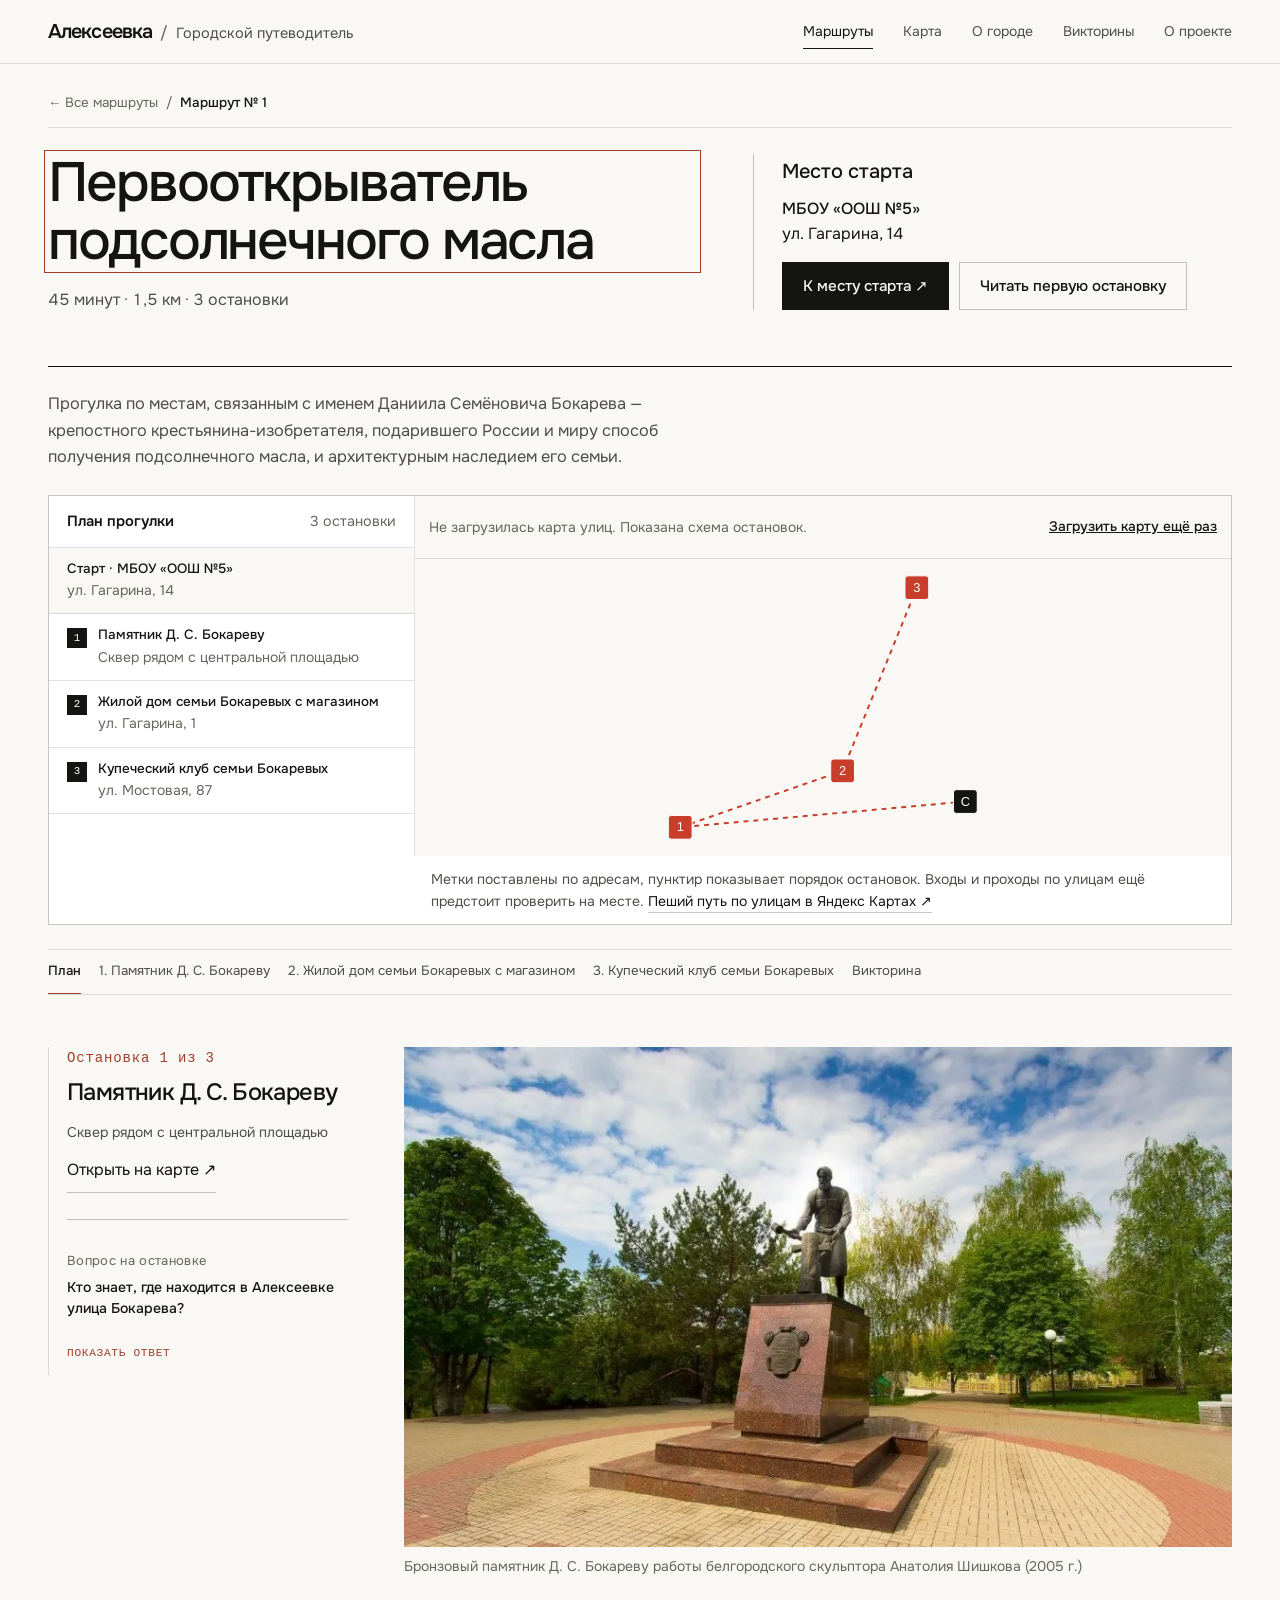
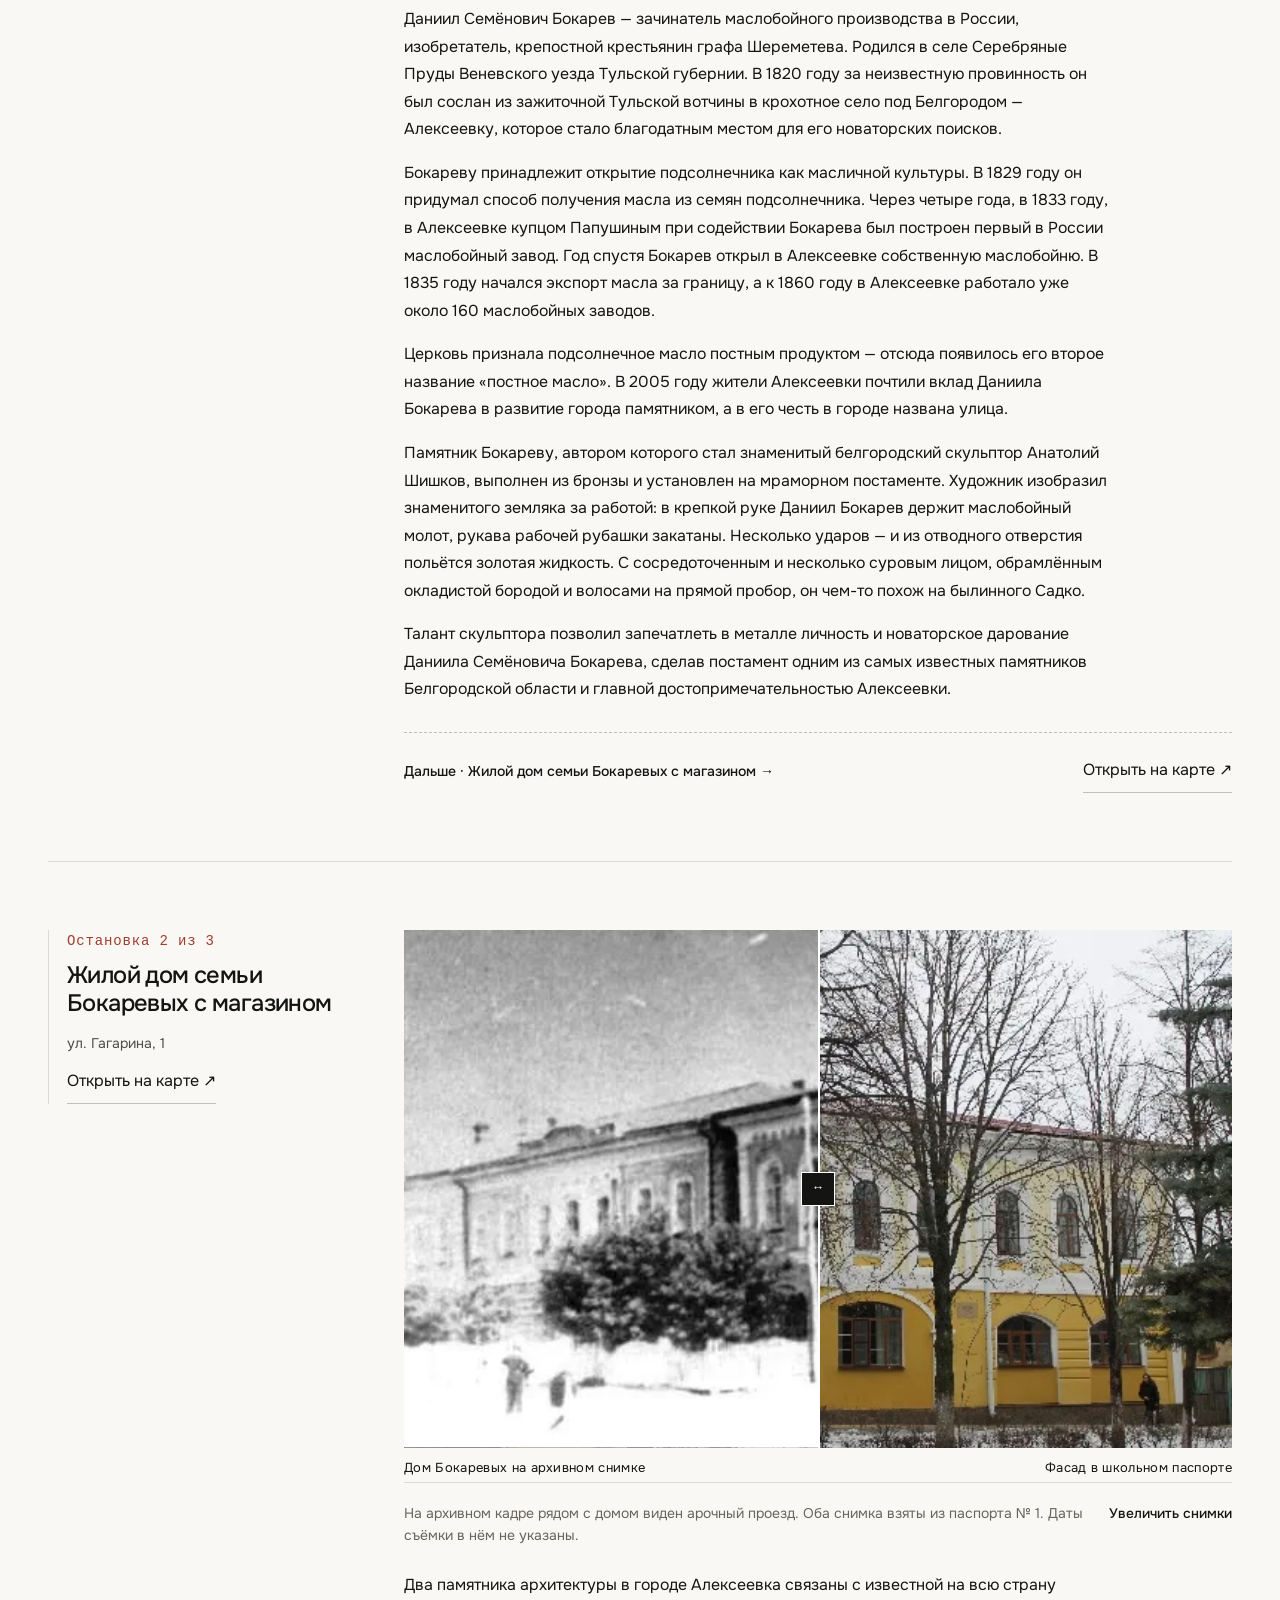
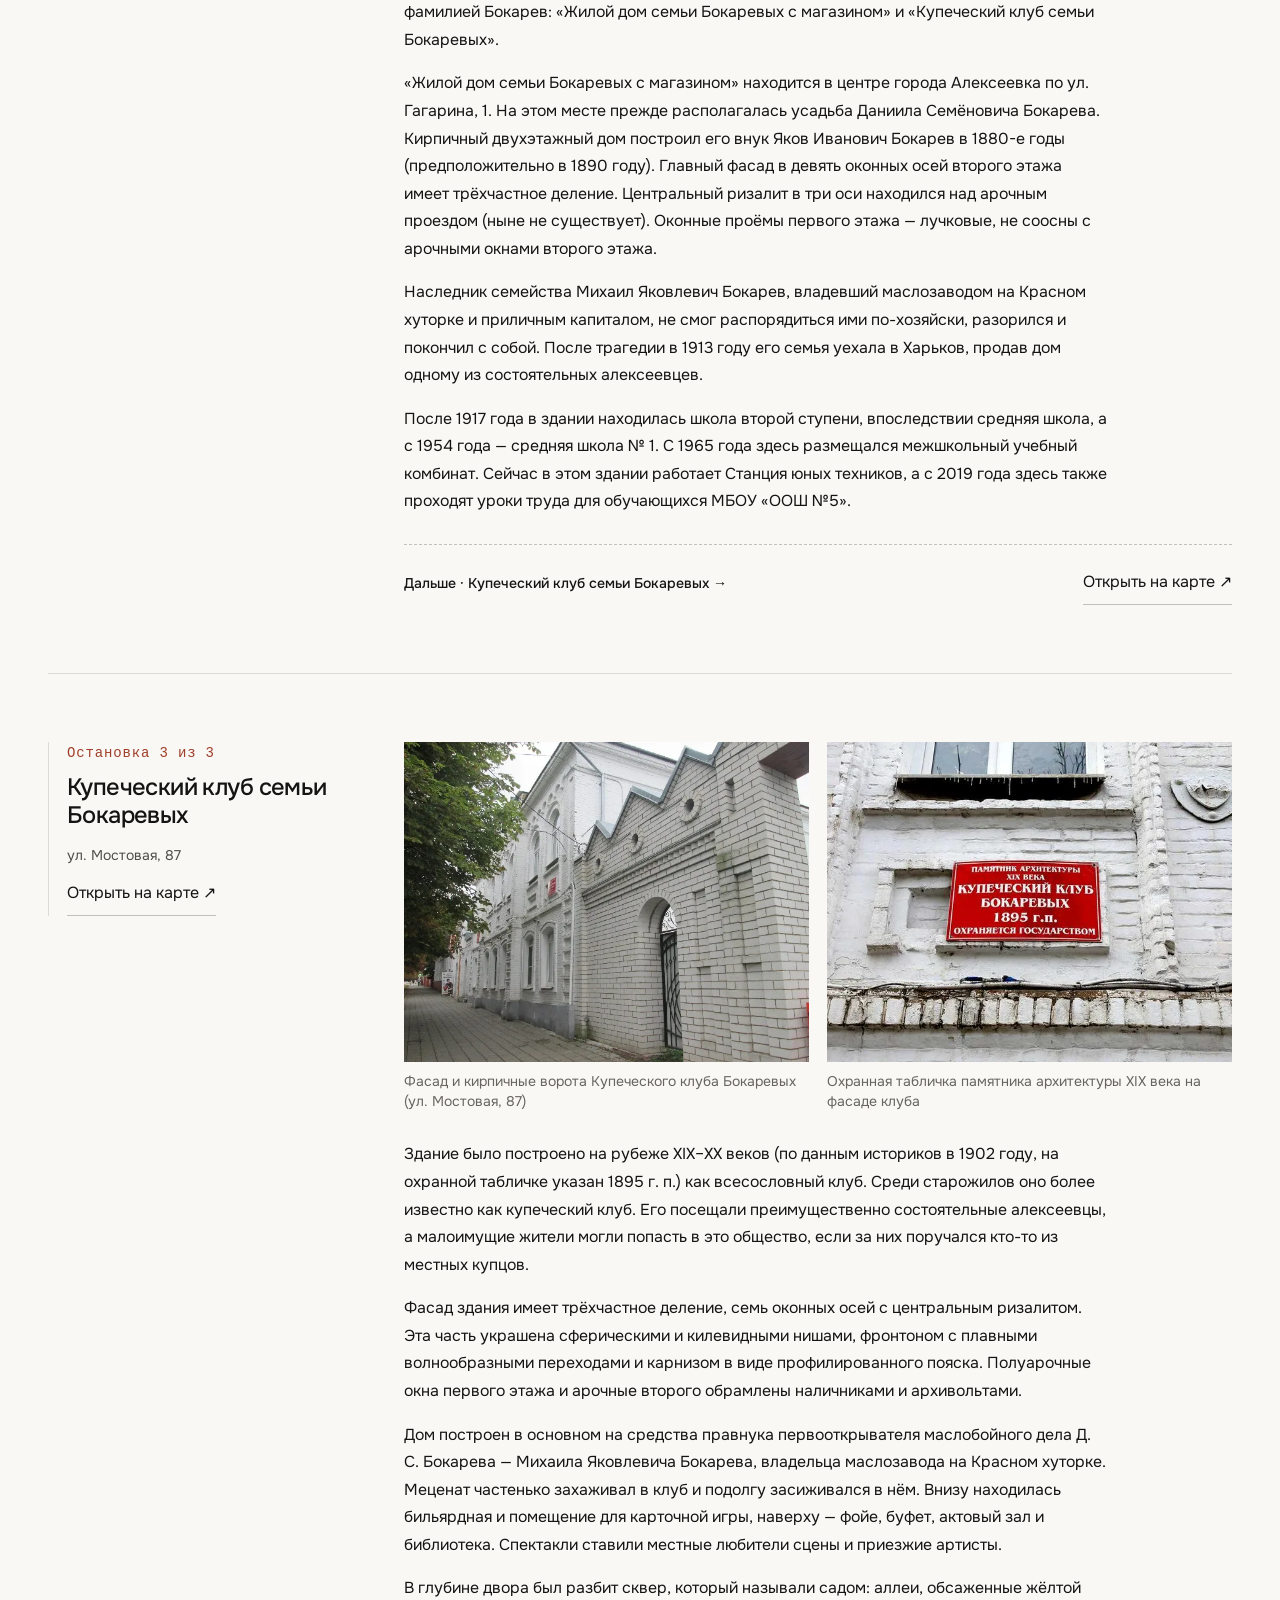
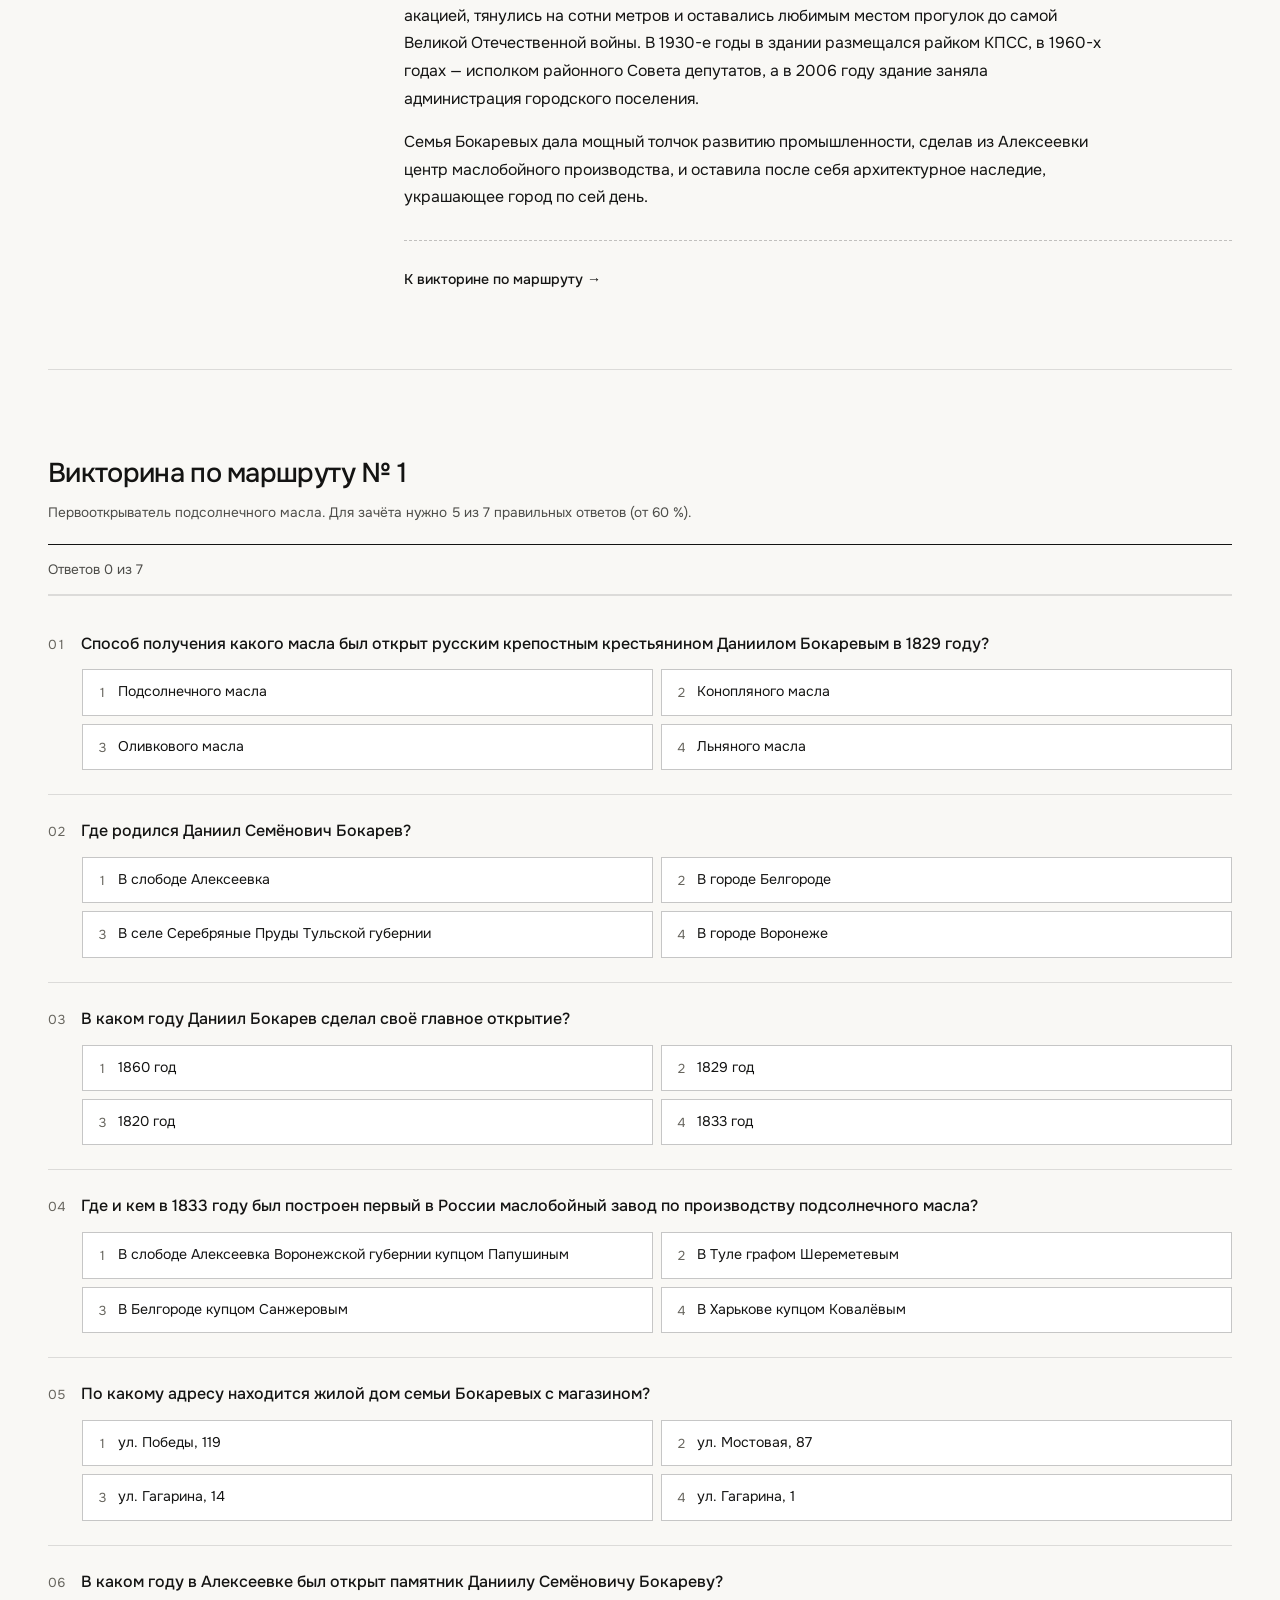
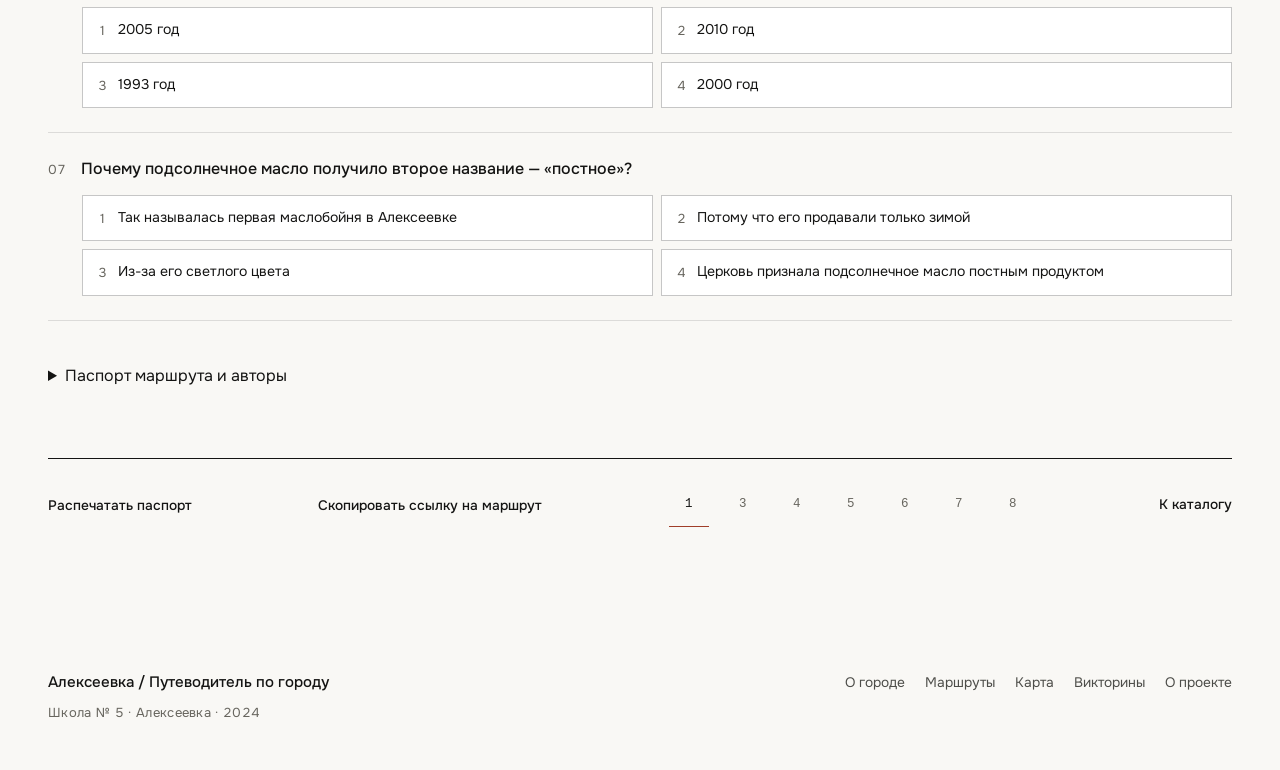
==== routes/1/index.html @ 02ee83c2 "Publish Alekseevka excursion routes guide" ====
<!doctype html>
<html lang="ru">
<head>
  <meta charset="utf-8">
  <meta name="viewport" content="width=device-width, initial-scale=1">
  <title>Первооткрыватель подсолнечного масла · Маршрут № 1 · Алексеевка</title>
  <meta name="description" content="45 минут · 1,5 км. Лучший выбор для первого знакомства с городом — компактная прогулка по центру без переездов.">
  <meta property="og:site_name" content="Пешком по Алексеевке">
  <meta property="og:locale" content="ru_RU">
  <meta property="og:type" content="website">
  <meta property="og:title" content="Первооткрыватель подсолнечного масла · Маршрут № 1 · Алексеевка">
  <meta property="og:description" content="45 минут · 1,5 км. Лучший выбор для первого знакомства с городом — компактная прогулка по центру без переездов.">
  <meta property="og:url" content="https://padka.github.io/alekseevka-routes/routes/1/">
  <meta property="og:image" content="https://padka.github.io/alekseevka-routes/assets/images/route1/passport-image1.jpeg">
  <meta property="og:image:alt" content="Памятник Д. С. Бокареву">
  <link rel="stylesheet" href="../../css/styles.css">
  <script defer src="../../js/share-entry.js"></script>
</head>
<body>
  <main class="container section">
    <h1>Первооткрыватель подсолнечного масла</h1>
    <p>45 минут · 1,5 км. Лучший выбор для первого знакомства с городом — компактная прогулка по центру без переездов.</p>
    <p>Старт · ул. Гагарина, 14</p>
    <ol>
      <li>Памятник Д. С. Бокареву · Сквер рядом с центральной площадью</li>
      <li>Жилой дом семьи Бокаревых с магазином · ул. Гагарина, 1</li>
      <li>Купеческий клуб семьи Бокаревых · ул. Мостовая, 87</li>
    </ol>
    <a class="btn btn-solid" id="openSharedRoute" href="../../index.html#route-1">Открыть маршрут № 1</a>
  </main>
</body>
</html>
---- css/styles.css ----
@font-face {
  font-family: "Onest";
  font-style: normal;
  font-weight: 400 700;
  font-display: swap;
  src: url(../assets/fonts/onest-cyrillic.woff2) format("woff2");
  unicode-range: U+0301, U+0400-045F, U+0490-0491, U+04B0-04B1, U+2116;
}

@font-face {
  font-family: "Onest";
  font-style: normal;
  font-weight: 400 700;
  font-display: swap;
  src: url(../assets/fonts/onest-latin.woff2) format("woff2");
  unicode-range:
    U+0000-00FF, U+0131, U+0152-0153, U+02BB-02BC, U+02C6, U+02DA, U+02DC, U+0304, U+0308, U+0329,
    U+2000-206F, U+20AC, U+2122, U+2191, U+2193, U+2212, U+2215, U+FEFF, U+FFFD;
}

:root {
  --bg: #f9f8f5;
  --bg-stone: #f0efea;
  --bg-paper: #ffffff;
  --bg-hover: #ebe9e2;

  --ink: #141413;
  --ink-secondary: #4d4d49;
  --ink-muted: #67655e;

  --line: rgba(20, 20, 19, 0.12);
  --line-mid: rgba(20, 20, 19, 0.24);
  --line-strong: #141413;

  --accent: #a03e29;
  --accent-soft: #f9ece9;
  --ok: #1d6844;
  --ok-bg: #ecf5f0;
  --err-bg: #fbf0ee;

  --font-display: "Onest", -apple-system, BlinkMacSystemFont, sans-serif;
  --font-sans: "Onest", -apple-system, BlinkMacSystemFont, "Helvetica Neue", Arial, sans-serif;
  --font-mono: ui-monospace, SFMono-Regular, Menlo, monospace;

  --header-h: 64px;
  --ease-out: cubic-bezier(0.22, 1, 0.36, 1);
  --ease-fast: cubic-bezier(0.25, 0.8, 0.25, 1);
}

*,
*::before,
*::after {
  box-sizing: border-box;
}

html {
  scroll-behavior: auto;
  font-size: 16px;
}

body {
  margin: 0;
  font-family: var(--font-sans);
  color: var(--ink);
  background: var(--bg);
  line-height: 1.58;
  -webkit-font-smoothing: antialiased;
  text-rendering: optimizeLegibility;
}

::selection {
  background: var(--ink);
  color: var(--bg);
}

img {
  max-width: 100%;
  display: block;
}

a {
  color: inherit;
  text-decoration: none;
}

button,
input {
  font-family: inherit;
}

button:focus-visible,
a:focus-visible,
input:focus-visible,
[tabindex]:focus-visible {
  outline: 1.5px solid var(--accent);
  outline-offset: 3px;
}

.hidden {
  display: none !important;
}

.tabular {
  font-variant-numeric: tabular-nums;
}

.mono {
  font-family: var(--font-sans);
  font-variant-numeric: tabular-nums;
  font-size: 0.8125rem;
  font-weight: 400;
  letter-spacing: 0.025em;
}

.arrow {
  display: inline-block;
  transition: transform 0.26s var(--ease-out);
}

.container {
  width: 100%;
  max-width: 1248px;
  margin: 0 auto;
  padding: 0 32px;
}

.sr-only,
.skip-link:not(:focus) {
  position: absolute;
  width: 1px;
  height: 1px;
  padding: 0;
  overflow: hidden;
  clip-path: inset(50%);
  white-space: nowrap;
}
.skip-link:focus {
  position: fixed;
  z-index: 2100;
  top: 8px;
  left: 12px;
  padding: 10px 16px;
  background: var(--ink);
  color: white;
}
.hero-title,
.detail-title {
  scroll-margin-top: calc(var(--header-h) + 12px);
}
main:focus,
#guide-content:focus {
  outline: none;
}
:focus-visible {
  outline: 2px solid var(--accent);
  outline-offset: 3px;
}
.section,
#home {
  scroll-margin-top: var(--header-h);
}
@keyframes stageIn {
  from {
    opacity: 0.85;
  }
  to {
    opacity: 1;
  }
}

/* ==========================================================================
   Header & Reading Progress Hairline
   ========================================================================== */

.site-header {
  position: sticky;
  top: 0;
  z-index: 900;
  height: var(--header-h);
  background: var(--bg);
  border-bottom: 1px solid var(--line);
}

.header-inner {
  height: 100%;
  display: flex;
  align-items: center;
  justify-content: space-between;
  gap: 24px;
}

.brand {
  display: inline-flex;
  align-items: baseline;
  gap: 8px;
  font-family: var(--font-display);
  font-size: 1rem;
}

.brand-title {
  font-weight: 600;
  font-size: 1.24rem;
  letter-spacing: -0.045em;
}

.brand-sep {
  color: var(--ink-muted);
}

.brand-sub {
  color: var(--ink-secondary);
  font-weight: 400;
  font-size: 0.91rem;
}

.main-nav {
  display: flex;
  align-items: center;
  gap: 30px;
}

.nav-link {
  font-size: 0.87rem;
  color: var(--ink-secondary);
  position: relative;
  padding: 4px 0;
  transition: color 0.22s var(--ease-fast);
  display: inline-flex;
  align-items: center;
  min-height: 44px;
}

.nav-link::after {
  content: "";
  position: absolute;
  left: 0;
  right: 0;
  height: 1px;
  background: var(--ink);
  transform: scaleX(0);
  transform-origin: left;
  transition: transform 0.28s var(--ease-out);
  bottom: 5px;
}

.nav-link:hover,
.nav-link.active {
  color: var(--ink);
}

.nav-link:hover::after,
.nav-link.active::after {
  transform: scaleX(1);
}

.reading-progress {
  position: absolute;
  left: 0;
  bottom: -1px;
  height: 1.5px;
  width: 100%;
  background: var(--accent);
  transform: scaleX(0);
  transform-origin: left;
  transition: transform 0.08s linear;
  pointer-events: none;
}

.menu-toggle {
  display: none;
  flex-direction: column;
  justify-content: center;
  gap: 6px;
  width: 44px;
  height: 44px;
  padding: 9px;
  background: transparent;
  border: none;
  cursor: pointer;
}

.menu-toggle span {
  height: 1.5px;
  width: 100%;
  background: var(--ink);
  transition: transform 0.22s var(--ease-out);
}

/* ==========================================================================
   Buttons
   ========================================================================== */

.btn {
  display: inline-flex;
  align-items: center;
  justify-content: center;
  gap: 8px;
  min-height: 46px;
  padding: 11px 20px;
  font-size: 0.95rem;
  font-weight: 500;
  border-radius: 0;
  border: 1px solid var(--line-strong);
  cursor: pointer;
  transition:
    background 0.24s var(--ease-out),
    color 0.24s var(--ease-out),
    border-color 0.24s var(--ease-out);
}

.btn:hover .arrow {
  transform: translateX(4px);
}

.btn-solid {
  background: var(--ink);
  color: var(--bg);
}

.btn-solid:hover {
  background: var(--accent);
  border-color: var(--accent);
  color: #ffffff;
}

.btn-line {
  background: transparent;
  color: var(--ink);
  border-color: var(--line-mid);
}

.btn-line:hover {
  border-color: var(--ink);
  background: var(--ink);
  color: var(--bg);
}

.btn-sm {
  padding: 8px 14px;
  font-size: 0.8rem;
}

/* City guide cover */
.hero {
  padding: clamp(36px, 4.4vw, 72px) 0;
  border-bottom: 1px solid var(--line-mid);
}
.hero-layout {
  display: grid;
  grid-template-columns: minmax(0, 0.84fr) minmax(0, 1.16fr);
  gap: clamp(32px, 5vw, 80px);
  align-items: center;
}
.hero-copy {
  min-width: 0;
}
.hero-title {
  margin: 0;
  max-width: 9ch;
  font-size: clamp(3rem, 5.65vw, 5.15rem);
  font-weight: 500;
  letter-spacing: -0.055em;
  line-height: 0.99;
}
.hero-stats {
  color: var(--ink-secondary);
  margin: 18px 0 0;
  font-size: 1.06rem;
  font-variant-numeric: tabular-nums;
}
.hero-recommendation {
  max-width: 440px;
  margin-top: clamp(28px, 3.3vw, 48px);
  padding-top: 22px;
  border-top: 1px solid var(--line-mid);
}
.hero-walk-name {
  margin: 0;
  max-width: 22ch;
  font-size: clamp(1.25rem, 1.9vw, 1.7rem);
  line-height: 1.17;
  font-weight: 500;
  letter-spacing: -0.027em;
}
.hero-walk-facts {
  margin: 8px 0 0;
  color: var(--ink-secondary);
  font-size: 0.94rem;
}
.hero-actions {
  display: flex;
  align-items: center;
  flex-wrap: wrap;
  gap: 8px 20px;
  margin-top: 22px;
}
.hero-all {
  display: inline-flex;
  align-items: center;
  min-height: 44px;
  font-size: 0.94rem;
  text-decoration: underline;
  text-decoration-color: var(--line-mid);
  text-underline-offset: 5px;
}
.hero-all:hover {
  text-decoration-color: var(--ink);
}
.hero-plate {
  min-width: 0;
  margin: 0;
}
.hero-plate img {
  display: block;
  width: 100%;
  height: auto;
  aspect-ratio: 1.53;
  object-fit: cover;
  object-position: center 40%;
}
.hero-plate figcaption {
  display: flex;
  gap: 6px 18px;
  justify-content: space-between;
  margin-top: 9px;
  font-size: 0.82rem;
  color: var(--ink-secondary);
}

/* ==========================================================================
   Sections
   ========================================================================== */

.section {
  padding: clamp(40px, 5.5vw, 80px) 0;
  border-bottom: 1px solid var(--line);
}

.section-stone {
  background: var(--bg-stone);
}

.section-head {
  position: relative;
  display: flex;
  align-items: flex-end;
  justify-content: space-between;
  gap: 32px;
  flex-wrap: wrap;
  padding-bottom: 18px;
  margin-bottom: 22px;
  border-bottom: 1px solid var(--line-mid);
}

.section-title {
  margin: 0;
  font-family: var(--font-display);
  font-size: clamp(1.85rem, 3.2vw, 2.55rem);
  font-weight: 500;
  letter-spacing: -0.03em;
  line-height: 1.08;
}

.section-note {
  margin: 0;
  max-width: 410px;
  font-size: 0.9rem;
  color: var(--ink-secondary);
}

/* Choosing a walk */
.catalog-count {
  color: var(--ink-muted);
  margin: 0;
}
.catalog-bar {
  position: relative;
  z-index: 2;
  display: flex;
  gap: 12px;
  align-items: start;
  flex-wrap: wrap;
  margin-bottom: 32px;
}
.search-field {
  min-height: 46px;
  width: min(100%, 390px);
  display: flex;
  align-items: center;
  gap: 10px;
  padding: 0 13px;
  border: 1px solid var(--line-mid);
}
.search-field:focus-within {
  border-color: var(--accent);
  outline: 1px solid var(--accent);
}
.search-field svg {
  flex: none;
  color: var(--ink-muted);
}
.search-field input {
  width: 100%;
  min-width: 0;
  min-height: 44px;
  border: 0;
  outline: none;
  padding: 0;
  background: transparent;
  color: var(--ink);
  font: inherit;
}
.search-field input::placeholder {
  color: var(--ink-muted);
}
.catalog-filters {
  position: relative;
}
.catalog-filters summary,
.view-btn {
  min-height: 46px;
  padding: 10px 16px;
  border: 1px solid var(--line-mid);
  font: inherit;
  font-size: 0.92rem;
  background: transparent;
  color: var(--ink);
  cursor: pointer;
}
.catalog-filters summary {
  display: flex;
  align-items: center;
  justify-content: space-between;
  gap: 18px;
  list-style: none;
}
.catalog-filters summary::-webkit-details-marker {
  display: none;
}
.catalog-filters summary::after {
  width: 7px;
  height: 7px;
  content: "";
  border-right: 1.5px solid;
  border-bottom: 1.5px solid;
  transform: translateY(-2px) rotate(45deg);
}
.catalog-filters[open] summary::after {
  transform: translateY(2px) rotate(225deg);
}
.filter-tabs {
  position: absolute;
  z-index: 3;
  top: calc(100% + 4px);
  left: 0;
  width: max-content;
  max-width: min(340px, calc(100vw - 36px));
  background: var(--bg-paper);
  border: 1px solid var(--line-mid);
  padding: 4px;
}
.filter-tab {
  display: block;
  width: 100%;
  min-height: 44px;
  padding: 9px 12px;
  border: 0;
  text-align: left;
  background: transparent;
  font: inherit;
  color: var(--ink);
  cursor: pointer;
}
.filter-tab.active,
.filter-tab:hover,
.catalog-filters summary:hover,
.view-btn:hover {
  background: var(--bg-hover);
}
.filter-tab.active {
  font-weight: 600;
}
.filter-tab span {
  color: var(--ink-muted);
  margin-left: 6px;
}
.view-switch {
  display: flex;
  margin-left: auto;
}
.view-btn + .view-btn {
  border-left: 0;
}
.view-btn.active {
  background: var(--ink);
  color: var(--bg);
}
.routes-grid {
  display: grid;
  grid-template-columns: repeat(2, minmax(0, 1fr));
  gap: 40px 32px;
}
.route-card {
  min-width: 0;
  position: relative;
  display: flex;
  flex-direction: column;
  border-top: 1px solid var(--line-mid);
  padding-top: 18px;
}
.route-card-content {
  flex: 1;
  padding-bottom: 16px;
}
.route-card-meta {
  display: flex;
  flex-wrap: wrap;
  gap: 8px 16px;
  color: var(--ink-muted);
  font-size: 0.86rem;
}
.route-card-status {
  color: var(--ok);
}
.route-card-title {
  margin: 9px 0;
  line-height: 1.16;
  font-size: clamp(1.35rem, 1.95vw, 1.8rem);
  font-weight: 500;
  letter-spacing: -0.031em;
}
.route-card-link::after {
  content: "";
  position: absolute;
  inset: 0;
  z-index: 1;
}
.route-card-link:focus-visible {
  outline: none;
}
.route-card-link:focus-visible::after {
  outline: 2px solid var(--accent);
  outline-offset: 4px;
}
.route-card:hover .route-card-title {
  color: var(--accent);
}
.route-card-facts,
.route-card-start,
.route-card-stops {
  margin: 4px 0 0;
  font-size: 0.93rem;
}
.route-card-facts {
  font-weight: 550;
}
.route-card-start,
.route-card-stops {
  color: var(--ink-secondary);
}
.route-card-stops span {
  display: block;
  margin-top: 8px;
  color: var(--ink-muted);
  font-size: 0.85rem;
}
.route-search-stop {
  display: inline-flex;
  align-items: center;
  min-height: 44px;
  color: var(--accent);
  text-decoration: underline;
  text-underline-offset: 3px;
}
.route-card .route-search-stop {
  position: relative;
  z-index: 2;
}
.route-row-result {
  border-bottom: 1px solid var(--line);
}
.route-row-result .route-row {
  padding-bottom: 0;
  border-bottom: 0;
}
.route-row-stop {
  margin: 0;
  padding: 0 10px 8px 82px;
  color: var(--ink-secondary);
  font-size: 0.9rem;
}
.route-card-media {
  overflow: hidden;
  background: var(--bg-stone);
  aspect-ratio: 16 / 9;
}
.route-card-media img {
  width: 100%;
  height: 100%;
  object-fit: cover;
  transition: transform 0.22s ease;
}
@media (hover: hover) {
  .route-card:hover .route-card-media img {
    transform: scale(1.015);
  }
}

/* Swiss Index List with Live Sticky Split Preview (Signature Pinterest Pattern) */
.routes-list-shell {
  display: grid;
  grid-template-columns: 1fr 340px;
  gap: 44px;
  align-items: start;
}

.routes-list {
  display: flex;
  flex-direction: column;
  border-top: 1px solid var(--line-strong);
}

.route-row {
  display: grid;
  grid-template-columns: 52px 1fr 145px 24px;
  align-items: baseline;
  gap: 20px;
  padding: 20px 10px;
  border-bottom: 1px solid var(--line);
  cursor: pointer;
  transition:
    background 0.22s var(--ease-out),
    padding-left 0.24s var(--ease-out);
}

.route-row:hover,
.route-row.is-active {
  background: var(--bg-stone);
  padding-left: 16px;
}

.route-row-num {
  color: var(--accent);
}

.route-row:hover .route-row-num,
.route-row.is-active .route-row-num {
  color: var(--accent);
}

.route-row-main strong {
  display: block;
  font-family: var(--font-display);
  font-size: 1.12rem;
  font-weight: 500;
  letter-spacing: -0.02em;
  margin-bottom: 4px;
}

.route-row-main span {
  display: block;
  font-size: 0.82rem;
  color: var(--ink-secondary);
}

.route-row-specs {
  color: var(--ink-muted);
  text-align: right;
  font-variant-numeric: tabular-nums;
}

.route-row-arrow {
  text-align: right;
  color: var(--ink-muted);
  transition:
    transform 0.22s var(--ease-out),
    color 0.22s ease;
}

.route-row:hover .route-row-arrow,
.route-row.is-active .route-row-arrow {
  transform: translateX(4px);
  color: var(--accent);
}

.list-preview-pane {
  position: sticky;
  top: 88px;
}

.list-preview-frame {
  overflow: hidden;
  aspect-ratio: 4 / 3;
  background: var(--bg-stone);
  margin-bottom: 12px;
  display: block;
}

.list-preview-frame img {
  width: 100%;
  height: 100%;
  object-fit: cover;
  transition:
    opacity 0.24s ease,
    transform 0.55s var(--ease-out);
}

.list-preview-meta {
  display: block;
  color: var(--accent);
  margin-bottom: 4px;
}

.list-preview-title {
  margin: 0 0 6px;
  font-family: var(--font-display);
  font-size: 1.05rem;
  font-weight: 500;
}

.list-preview-desc {
  margin: 0;
  font-size: 0.82rem;
  color: var(--ink-secondary);
  line-height: 1.5;
}

.empty-state {
  padding: 64px 0;
  text-align: center;
  color: var(--ink-secondary);
  border-top: 1px solid var(--line);
}

/* ==========================================================================
   Minimalist Studio Cartography Map
   ========================================================================== */

.map-filters {
  display: flex;
  flex-wrap: wrap;
  gap: 20px;
  margin-bottom: 22px;
}

.map-filter-btn {
  display: inline-flex;
  align-items: center;
  min-height: 44px;
  gap: 7px;
  padding: 6px 0;
  background: none;
  border: none;
  border-bottom: 1.5px solid transparent;
  font-size: 0.84rem;
  color: var(--ink-secondary);
  cursor: pointer;
  transition:
    color 0.2s ease,
    border-color 0.2s ease;
}

.map-filter-btn .route-dot {
  width: 7px;
  height: 7px;
  border-radius: 50%;
}

.map-filter-btn:hover {
  color: var(--ink);
}

.map-filter-btn.active {
  color: var(--ink);
  font-weight: 500;
  border-bottom-color: var(--ink);
}

.map-layout {
  display: grid;
  grid-template-columns: 1fr 340px;
  border: 1px solid var(--line-mid);
  background: var(--bg-paper);
}

.city-map {
  height: 540px;
  background: #e9e8e3;
  z-index: 1;
}

.city-map .leaflet-tile-pane {
  filter: grayscale(92%) contrast(1.06) brightness(1.01);
}

.custom-route-pin > div {
  transition: transform 0.2s var(--ease-out);
}

.custom-route-pin:hover > div {
  transform: scale(1.16);
}

.map-sidebar {
  height: 540px;
  border-left: 1px solid var(--line);
  display: flex;
  flex-direction: column;
  background: var(--bg-paper);
}

.map-sidebar-head {
  padding: 16px 20px;
  border-bottom: 1px solid var(--line);
  display: flex;
  align-items: baseline;
  justify-content: space-between;
  gap: 12px;
}

.map-sidebar-head h3 {
  margin: 0;
  font-family: var(--font-display);
  font-size: 0.96rem;
  font-weight: 600;
}

.map-sidebar-head span {
  color: var(--ink-muted);
}

.map-stops-list {
  overflow-y: auto;
  flex: 1;
}

.map-stop-item {
  width: 100%;
  display: flex;
  align-items: flex-start;
  gap: 12px;
  padding: 14px 20px;
  background: transparent;
  border: none;
  border-bottom: 1px solid var(--line);
  text-align: left;
  cursor: pointer;
  transition:
    background 0.2s ease,
    padding-left 0.22s var(--ease-out);
}

.map-stop-item:hover,
.map-stop-item.active {
  background: var(--bg);
  padding-left: 24px;
}

.map-stop-idx {
  width: 20px;
  height: 20px;
  flex-shrink: 0;
  display: inline-flex;
  align-items: center;
  justify-content: center;
  font-family: var(--font-mono);
  font-size: 0.68rem;
  color: #ffffff;
  margin-top: 2px;
}

.map-stop-info strong {
  display: block;
  font-size: 0.85rem;
  font-weight: 500;
  line-height: 1.32;
  color: var(--ink);
}

.map-stop-info span {
  display: block;
  margin-top: 3px;
  font-size: 0.76rem;
  color: var(--ink-muted);
}

/* Sharp Architectural Map Popup */
.leaflet-popup-content-wrapper {
  border-radius: 0;
  padding: 0;
  box-shadow: none;
  border: 1px solid var(--ink);
  background: var(--bg-paper);
}

.leaflet-popup-tip {
  box-shadow: none;
}

.leaflet-popup-content {
  margin: 0;
  width: min(256px, calc(100vw - 112px)) !important;
  font-family: var(--font-sans);
}

.map-canvas a.leaflet-popup-close-button {
  display: grid;
  place-items: center;
  width: 44px;
  height: 44px;
  background: var(--bg-paper);
  color: var(--ink);
  font-size: 20px;
}

.map-canvas .leaflet-popup-scrolled {
  overscroll-behavior: contain;
}

.map-popup img {
  width: 100%;
  height: 132px;
  object-fit: cover;
}

.map-popup-body {
  padding: 13px 15px 15px;
}

.map-popup-route {
  padding-right: 32px;
  font-family: var(--font-mono);
  font-size: 0.68rem;
  text-transform: uppercase;
  letter-spacing: 0.06em;
  color: var(--accent);
}

.map-popup-title {
  margin: 4px 0;
  font-family: var(--font-display);
  font-size: 0.94rem;
  font-weight: 500;
  line-height: 1.24;
}

.leaflet-popup-content .map-popup-addr {
  margin: 0 0 12px;
  font-size: 0.78rem;
  color: var(--ink-secondary);
}

.map-popup-actions {
  display: flex;
  flex-direction: column;
  gap: 6px;
}

.map-popup-actions a,
.map-sidebar-ext {
  display: flex;
  justify-content: center;
  align-items: center;
  min-height: 44px;
}

.map-popup-btn {
  width: 100%;
  padding: 8px 12px;
  border: 1px solid var(--ink);
  background: var(--ink);
  color: #ffffff;
  font-size: 0.78rem;
  font-weight: 500;
  cursor: pointer;
  text-align: center;
  transition:
    background 0.2s ease,
    border-color 0.2s ease;
}

.map-popup-btn:hover {
  background: var(--accent);
  border-color: var(--accent);
}

.map-popup-ext {
  text-align: center;
  padding: 4px 0;
  font-size: 0.875rem;
  color: var(--ink-muted);
}

.map-popup-ext:hover {
  color: var(--ink);
}

/* Offline SVG Cartography Fallback */
.offline-map-wrap {
  width: 100%;
  height: 100%;
  display: flex;
  flex-direction: column;
  background: var(--bg);
}

.offline-map-banner {
  padding: 9px 14px;
  border-bottom: 1px solid var(--line);
  font-family: var(--font-mono);
  color: var(--ink-muted);
  display: flex;
  justify-content: space-between;
  align-items: center;
  flex-wrap: wrap;
  gap: 6px 14px;
  font: inherit;
  font-size: 0.875rem;
  text-transform: none;
}

.offline-map-svg {
  width: 100%;
  flex: 1;
  min-height: 0;
}

/* ==========================================================================
   Quizzes Section & Quiz Engine
   ========================================================================== */

.mega-quiz-row {
  display: flex;
  align-items: flex-end;
  justify-content: space-between;
  gap: 28px;
  flex-wrap: wrap;
  padding: 28px 0 32px;
  border-bottom: 1px solid var(--line-strong);
  margin-bottom: 12px;
}

.mega-quiz-row h3 {
  margin: 6px 0 6px;
  font-family: var(--font-display);
  font-size: 1.5rem;
  font-weight: 500;
  letter-spacing: -0.025em;
}

.mega-quiz-row p {
  margin: 0;
  font-size: 0.9rem;
  color: var(--ink-secondary);
  max-width: 560px;
}

.mega-quiz-panel {
  margin-bottom: 40px;
  padding: 28px 32px;
  background: var(--bg-paper);
  border: 1px solid var(--line-mid);
  animation: stageIn 0.35s var(--ease-out) both;
}

.quiz-index-list {
  display: flex;
  flex-direction: column;
}

.quiz-index-row {
  display: grid;
  grid-template-columns: 68px 1fr 165px 120px;
  align-items: center;
  gap: 20px;
  padding: 19px 8px;
  border-bottom: 1px solid var(--line);
  transition:
    background 0.2s ease,
    padding-left 0.22s var(--ease-out);
}

.quiz-index-row:hover {
  background: var(--bg-stone);
  padding-left: 14px;
}

.quiz-index-num {
  color: var(--ink-muted);
}

.quiz-index-title strong {
  display: block;
  font-family: var(--font-display);
  font-size: 1.04rem;
  font-weight: 500;
  margin-bottom: 2px;
}

.quiz-index-title span {
  font-size: 0.82rem;
  color: var(--ink-muted);
}

.quiz-index-status {
  color: var(--ink-muted);
  font-variant-numeric: tabular-nums;
}

.quiz-index-status.done {
  color: var(--ok);
}

.quiz-index-action {
  text-align: right;
}

.link-action {
  background: none;
  border: none;
  padding: 0;
  font-size: 0.86rem;
  font-weight: 500;
  color: var(--ink);
  cursor: pointer;
  transition: color 0.2s ease;
}

.link-action:hover {
  color: var(--accent);
}

.link-action:hover .arrow {
  transform: translateX(4px);
}

/* Flat Quiz Box */
.quiz-box {
  padding-top: 8px;
}

.quiz-header {
  display: flex;
  align-items: flex-end;
  justify-content: space-between;
  gap: 20px;
  flex-wrap: wrap;
  padding-bottom: 20px;
  border-bottom: 1px solid var(--line-strong);
}

.quiz-header h3 {
  margin: 6px 0 4px;
  font-family: var(--font-display);
  font-size: 1.7rem;
  font-weight: 500;
  letter-spacing: -0.025em;
}

.quiz-sub {
  font-size: 0.85rem;
  color: var(--ink-secondary);
}

.quiz-progress-track {
  height: 2px;
  width: 100%;
  background: var(--line);
  margin-bottom: 12px;
  overflow: hidden;
}

.quiz-progress-fill {
  height: 100%;
  background: var(--accent);
  transition: width 0.35s var(--ease-out);
}

.quiz-question-row {
  padding: 24px 0;
  border-bottom: 1px solid var(--line);
}

.quiz-q-head {
  display: flex;
  align-items: baseline;
  gap: 14px;
  margin-bottom: 14px;
}

.quiz-q-num {
  color: var(--ink-muted);
  flex-shrink: 0;
}

.quiz-q-title {
  margin: 0;
  font-size: 1rem;
  font-weight: 500;
  line-height: 1.48;
}

.quiz-options {
  display: grid;
  grid-template-columns: repeat(2, minmax(0, 1fr));
  gap: 8px;
  padding-left: 34px;
}

.quiz-option-btn {
  display: flex;
  align-items: flex-start;
  gap: 11px;
  text-align: left;
  padding: 12px 15px;
  border: 1px solid var(--line-mid);
  background: var(--bg-paper);
  color: var(--ink);
  font-size: 0.88rem;
  line-height: 1.42;
  cursor: pointer;
  transition:
    border-color 0.18s ease,
    background 0.18s ease,
    transform 0.15s ease;
}

.quiz-option-btn:hover:not(:disabled) {
  border-color: var(--ink);
  background: var(--bg);
}

.quiz-option-btn:active:not(:disabled) {
  transform: scale(0.992);
}

.quiz-opt-letter {
  color: var(--ink-muted);
  flex-shrink: 0;
  margin-top: 2px;
}

.quiz-option-btn.correct {
  border-color: var(--ok);
  background: var(--ok-bg);
  color: #13452b;
}

.quiz-option-btn.wrong {
  border-color: var(--accent);
  background: var(--err-bg);
  color: #822217;
}

.quiz-explanation {
  margin: 12px 0 0 34px;
  padding-left: 14px;
  border-left: 1.5px solid var(--line-strong);
  font-size: 0.84rem;
  color: var(--ink-secondary);
  animation: stageIn 0.25s var(--ease-out) both;
}

.quiz-summary-bar {
  margin-top: 26px;
  padding: 22px 24px;
  background: var(--bg-paper);
  border: 1px solid var(--line-strong);
  display: flex;
  align-items: center;
  justify-content: space-between;
  gap: 20px;
  flex-wrap: wrap;
  animation: stageIn 0.35s var(--ease-out) both;
}

.quiz-summary-bar strong {
  display: block;
  font-family: var(--font-display);
  font-size: 1.3rem;
  font-weight: 500;
  letter-spacing: -0.02em;
}

.quiz-summary-bar span {
  font-size: 0.88rem;
  color: var(--ink-secondary);
}

/* ==========================================================================
   About & Authors
   ========================================================================== */

.about-grid {
  display: grid;
  grid-template-columns: 1.1fr 0.9fr;
  gap: 56px;
}

.about-prose p {
  margin: 0 0 18px;
  font-size: 0.98rem;
  color: var(--ink-secondary);
  max-width: 58ch;
  line-height: 1.66;
}

.about-specs {
  margin: 28px 0 0;
  border-top: 1px solid var(--line-mid);
}

.about-specs > div {
  display: grid;
  grid-template-columns: 150px 1fr;
  gap: 16px;
  padding: 13px 0;
  border-bottom: 1px solid var(--line);
}

.about-specs dt {
  color: var(--ink-muted);
}

.about-specs dd {
  margin: 0;
  font-size: 0.9rem;
}

.authors-heading {
  color: var(--ink-muted);
  padding-bottom: 12px;
  border-bottom: 1px solid var(--line-strong);
}

.authors-list {
  list-style: none;
  margin: 0;
  padding: 0;
}

.authors-list li {
  display: grid;
  grid-template-columns: 60px 1fr;
  gap: 12px;
  padding: 13px 0;
  border-bottom: 1px solid var(--line);
  font-size: 0.88rem;
}

.author-route {
  color: var(--ink-muted);
}

.author-names strong {
  display: block;
  font-weight: 500;
  color: var(--ink);
}

.author-names span {
  font-size: 0.8rem;
  color: var(--ink-secondary);
}

/* ==========================================================================
   Route Detail Page (12-Col Monograph Essay + Sticky Marginalia + Compare)
   ========================================================================== */

.route-detail-view {
  padding: 28px 0 96px;
  animation: stageIn 0.35s var(--ease-out) both;
}

.detail-topbar {
  display: flex;
  align-items: center;
  justify-content: space-between;
  gap: 16px;
  flex-wrap: wrap;
  border-bottom: 1px solid var(--line);
  padding-bottom: 14px;
  margin-bottom: 26px;
}

.text-btn {
  background: none;
  border: none;
  padding: 0;
  font-size: 0.86rem;
  font-weight: 500;
  color: var(--ink);
  cursor: pointer;
  transition: color 0.2s ease;
}

.text-btn:hover {
  color: var(--accent);
}

.detail-route-switcher {
  display: flex;
  align-items: center;
  gap: 14px;
  flex-wrap: wrap;
}

.switcher-num {
  background: none;
  border: none;
  border-bottom: 1.5px solid transparent;
  padding: 4px 2px;
  font-family: var(--font-mono);
  font-size: 0.78rem;
  color: var(--ink-muted);
  cursor: pointer;
  transition:
    color 0.2s ease,
    border-color 0.2s ease;
  justify-content: center;
  min-width: 40px;
}

.switcher-num:hover {
  color: var(--ink);
}

.switcher-num.active {
  color: var(--ink);
  border-bottom-color: var(--accent);
}

/* Detail Editorial Header + Passport Table */
.detail-header {
  display: grid;
  gap: 56px;
  align-items: start;
  padding-bottom: 40px;
  border-bottom: 1px solid var(--line-strong);
  margin-bottom: 24px;
  grid-template-columns: minmax(0, 1.15fr) minmax(0, 0.85fr);
}

.detail-title {
  margin: 0 0 18px;
  font-family: var(--font-display);
  font-size: clamp(2.1rem, 4.4vw, 3.45rem);
  font-weight: 500;
  letter-spacing: -0.038em;
  line-height: 1.04;
}

.detail-summary {
  margin: 0;
  font-size: 1.02rem;
  color: var(--ink-secondary);
  line-height: 1.62;
  max-width: 56ch;
}

.passport-table {
  margin: 0;
  border-top: 1px solid var(--line-strong);
}

.passport-row {
  display: grid;
  grid-template-columns: 148px 1fr;
  gap: 14px;
  padding: 10px 0;
  border-bottom: 1px solid var(--line);
  font-size: 0.86rem;
}

.passport-row dt {
  color: var(--ink-muted);
}

.passport-row dd {
  margin: 0;
  color: var(--ink);
}

/* Stop Essay Article: Sticky Marginalia + Right Gallery & Prose */
.stop-article {
  display: grid;
  grid-template-columns: 300px 1fr;
  gap: 56px;
  padding: 0 0 68px;
  margin-bottom: 68px;
  border-bottom: 1px solid var(--line);
  scroll-margin-top: 132px;
}

#anchor-route-map,
#anchor-route-quiz {
  scroll-margin-top: 132px;
}

.stop-marginalia {
  position: sticky;
  top: 130px;
  align-self: start;
  padding-left: 18px;
  border-left: 1px solid var(--line);
  transition: border-color 0.35s var(--ease-out);
}

.stop-idx {
  display: block;
  font-family: var(--font-mono);
  font-size: 0.875rem;
  letter-spacing: 0.06em;
  color: var(--accent);
  margin-bottom: 10px;
}

.stop-title {
  margin: 0 0 12px;
  font-family: var(--font-display);
  font-size: 1.48rem;
  font-weight: 500;
  letter-spacing: -0.025em;
  line-height: 1.18;
}

.stop-addr {
  display: block;
  font-size: 0.84rem;
  color: var(--ink-secondary);
  margin-bottom: 6px;
}

.stop-map-link {
  display: inline-block;
  color: var(--ink);
  border-bottom: 1px solid var(--line-mid);
  padding-bottom: 2px;
  transition:
    color 0.2s ease,
    border-color 0.2s ease;
  text-underline-offset: 4px;
}

.stop-map-link:hover {
  color: var(--accent);
  border-bottom-color: var(--accent);
}

/* Guide Question Accordion in Marginalia */
.guide-question {
  margin-top: 26px;
  padding-top: 18px;
  border-top: 1px solid var(--line-mid);
}

.guide-q-label {
  display: block;
  color: var(--ink-muted);
  margin-bottom: 6px;
}

.guide-q-text {
  margin: 0 0 12px;
  font-size: 0.88rem;
  font-weight: 500;
  line-height: 1.48;
}

.guide-answer-toggle {
  background: none;
  border: none;
  padding: 0;
  font-family: var(--font-mono);
  font-size: 0.7rem;
  text-transform: uppercase;
  letter-spacing: 0.06em;
  color: var(--accent);
  cursor: pointer;
}

.guide-answer-box {
  margin-top: 10px;
  font-size: 0.84rem;
  color: var(--ink-secondary);
  line-height: 1.56;
  animation: stageIn 0.24s var(--ease-out) both;
}

/* Archival Before / After Interactive Curtain Slider */
.compare-block {
  margin-bottom: 26px;
}

.compare-stage {
  position: relative;
  overflow: hidden;
  aspect-ratio: 16 / 10;
  background: var(--bg-stone);
  user-select: none;
  touch-action: pan-y;
  cursor: ew-resize;
}

.compare-img {
  position: absolute;
  inset: 0;
  width: 100%;
  height: 100%;
  object-fit: cover;
  pointer-events: none;
}

.compare-before-wrap {
  position: absolute;
  inset: 0;
  clip-path: inset(0 50% 0 0);
  pointer-events: none;
}

.compare-divider {
  position: absolute;
  top: 0;
  bottom: 0;
  left: 50%;
  width: 1.5px;
  background: #ffffff;
  pointer-events: none;
}

.compare-handle {
  position: absolute;
  top: 50%;
  left: 50%;
  transform: translate(-50%, -50%);
  width: 34px;
  height: 34px;
  background: var(--ink);
  color: #ffffff;
  border: 1px solid #ffffff;
  display: flex;
  align-items: center;
  justify-content: center;
  font-family: var(--font-mono);
  font-size: 0.78rem;
  pointer-events: none;
}

.compare-range {
  position: absolute;
  inset: 0;
  width: 100%;
  height: 100%;
  opacity: 0;
  margin: 0;
  cursor: ew-resize;
  z-index: 3;
}

.compare-labels {
  display: flex;
  justify-content: space-between;
  gap: 12px;
  padding: 10px 0 4px;
  color: var(--ink);
  border-bottom: 1px solid var(--line);
}

.compare-foot {
  display: flex;
  align-items: baseline;
  justify-content: space-between;
  gap: 16px;
  flex-wrap: wrap;
  margin-top: 8px;
}

.compare-caption {
  margin: 0;
  font-size: 0.8rem;
  color: var(--ink-muted);
  flex: 1;
  min-width: 200px;
}

.compare-zoom {
  color: var(--ink);
  flex-shrink: 0;
}

/* Stop Photos & Portrait-Safe Museum Mat Framing */
.stop-gallery {
  display: grid;
  gap: 18px;
  margin-bottom: 30px;
}

.stop-gallery.cols-1 {
  grid-template-columns: 1fr;
}

.stop-gallery.cols-2 {
  grid-template-columns: repeat(2, minmax(0, 1fr));
}

.stop-gallery.cols-3 {
  grid-template-columns: repeat(2, minmax(0, 1fr));
}

.stop-gallery.cols-3 .stop-photo:first-child {
  grid-column: 1 / -1;
}

.stop-photo {
  margin: 0;
  cursor: zoom-in;
}

.stop-photo-frame {
  overflow: hidden;
  background: var(--bg-stone);
  display: block;
  width: 100%;
  border: 0;
  padding: 0;
  cursor: zoom-in;
}

.stop-photo img {
  width: 100%;
  height: 320px;
  object-fit: cover;
  transition: transform 0.65s var(--ease-out);
}

.stop-gallery.cols-1 .stop-photo img {
  height: auto;
  max-height: 500px;
  object-fit: cover;
}

/* Portrait Photos: Never chop church domes or vertical archival streets */
.stop-photo.is-portrait .stop-photo-frame {
  background: var(--bg-stone);
  display: flex;
  align-items: center;
  justify-content: center;
  padding: 20px;
}

.stop-photo.is-portrait img {
  height: auto !important;
  max-height: 490px;
  width: auto;
  max-width: 100%;
  object-fit: contain;
}

.stop-gallery.cols-3 .stop-photo:first-child img {
  height: 380px;
}

.stop-photo:hover img {
  transform: scale(1.024);
}

.stop-photo figcaption {
  display: flex;
  justify-content: space-between;
  gap: 12px;
  padding-top: 9px;
  font-size: 0.78rem;
  color: var(--ink-muted);
  line-height: 1.45;
}

.photo-archive {
  color: var(--ink);
  flex-shrink: 0;
}

.stop-prose {
  max-width: 64ch;
}

.stop-prose p {
  margin: 0 0 16px;
  font-size: 0.99rem;
  line-height: 1.74;
  color: var(--ink);
}

.stop-prose p:last-child {
  margin-bottom: 0;
}

/* Route Bottom Navigation */
.route-nav-footer {
  display: flex;
  align-items: center;
  justify-content: space-between;
  gap: 16px;
  flex-wrap: wrap;
  margin-top: 60px;
  padding-top: 24px;
  border-top: 1px solid var(--line-strong);
}

/* ==========================================================================
   Footer
   ========================================================================== */

.site-footer {
  padding: 38px 0 46px;
  background: var(--bg);
}

.footer-inner {
  display: flex;
  align-items: baseline;
  justify-content: space-between;
  gap: 20px;
  flex-wrap: wrap;
}

.footer-brand {
  display: block;
  font-family: var(--font-display);
  font-size: 0.94rem;
  font-weight: 500;
  margin-bottom: 4px;
}

.footer-meta {
  color: var(--ink-muted);
}

.footer-links {
  display: flex;
  font-size: 0.86rem;
  color: var(--ink-secondary);
  gap: 4px 20px;
}

.footer-links a:hover {
  color: var(--ink);
}

/* ==========================================================================
   Minimalist Lightbox with Smooth Transition
   ========================================================================== */

.lightbox {
  position: fixed;
  inset: 0;
  z-index: 2000;
  background: rgba(20, 20, 19, 0.96);
  display: flex;
  align-items: center;
  justify-content: center;
  padding: 40px 68px;
  animation: fadeInBg 0.22s ease both;
}

@keyframes fadeInBg {
  from {
    opacity: 0;
  }
  to {
    opacity: 1;
  }
}

.lightbox-figure {
  margin: 0;
  max-width: min(1060px, 84vw);
  max-height: 86vh;
  display: flex;
  flex-direction: column;
  align-items: center;
  animation: stageIn 0.28s var(--ease-out) both;
}

.lightbox-figure img {
  max-width: 100%;
  max-height: 76vh;
}

.lightbox-figure figcaption {
  margin-top: 14px;
  color: rgba(249, 248, 245, 0.74);
  font-size: 0.84rem;
  text-align: center;
}

.lightbox-close {
  position: absolute;
  top: 22px;
  right: 28px;
  background: none;
  border: none;
  color: rgba(249, 248, 245, 0.82);
  cursor: pointer;
}

.lightbox-close:hover {
  color: #ffffff;
}

.lightbox-nav {
  position: absolute;
  top: 50%;
  transform: translateY(-50%);
  border: 1px solid rgba(249, 248, 245, 0.24);
  color: #ffffff;
  width: 44px;
  height: 44px;
  font-size: 1.2rem;
  cursor: pointer;
  transition:
    border-color 0.2s ease,
    background 0.2s ease;
  background: rgba(20, 20, 19, 0.85);
}

.lightbox-nav:hover {
  border-color: #ffffff;
  background: rgba(255, 255, 255, 0.08);
}

.lightbox-prev {
  left: 22px;
}
.lightbox-next {
  right: 22px;
}

/* 30-Second City Context Timeline */
.section-compact {
  padding: 72px 0;
}

.timeline-grid {
  list-style: none;
  margin: 0 0 48px;
  padding: 0;
  display: grid;
  grid-template-columns: repeat(4, minmax(0, 1fr));
  gap: 28px;
}

.timeline-item {
  padding-top: 16px;
  border-top: 1px solid var(--line-mid);
}

.timeline-year {
  display: block;
  color: var(--accent);
  margin-bottom: 8px;
}

.timeline-item h3 {
  margin: 0 0 8px;
  font-family: var(--font-display);
  font-size: 1.08rem;
  font-weight: 500;
  letter-spacing: -0.02em;
  line-height: 1.25;
}

.timeline-item p {
  margin: 0;
  font-size: 0.86rem;
  color: var(--ink-secondary);
  line-height: 1.55;
}

.catalog-footnote {
  margin: 34px 0 0;
  color: var(--ink-muted);
}

/* City Map Sidebar Action Footer */
.map-sidebar-footer {
  padding: 14px 20px;
  border-top: 1px solid var(--line-mid);
  background: var(--bg);
  display: flex;
  flex-direction: column;
  gap: 8px;
}

.map-sidebar-footer .btn {
  width: 100%;
}

.map-planning-note {
  margin: 0;
  font-size: 0.875rem;
  color: var(--ink-secondary);
}

.map-sidebar-ext {
  text-align: center;
  color: var(--ink-secondary);
  padding: 2px 0;
}

.map-sidebar-ext:hover {
  color: var(--accent);
}

/* Route Detail Breadcrumbs, Practical Visitor Note & Primary Actions */
.breadcrumbs {
  justify-content: flex-start;
  display: flex;
  align-items: center;
  gap: 8px;
  flex-wrap: wrap;
  color: var(--ink-muted);
  font-size: 0.84rem;
}

.breadcrumbs .crumb-current {
  color: var(--ink);
  font-weight: 500;
}

.detail-visitor-note {
  padding-left: 14px;
  border-left: 1.5px solid var(--accent);
  font-size: 0.88rem;
  color: var(--ink-secondary);
  line-height: 1.55;
  margin: 0 0 24px;
  max-width: 72ch;
}

.detail-actions {
  display: flex;
  flex-wrap: wrap;
  gap: 10px;
  margin-top: 16px;
}

/* Dedicated Embedded Mini-Map Inside Every Route Page */
.route-map-panel {
  margin-bottom: 24px;
  border: 1px solid var(--line-mid);
  background: var(--bg-paper);
  display: grid;
  grid-template-columns: minmax(254px, 0.62fr) minmax(0, 1.38fr);
}

.route-mini-map {
  height: 360px;
  background: #e9e8e3;
  z-index: 1;
}

.route-mini-map .leaflet-tile-pane {
  filter: grayscale(92%) contrast(1.06) brightness(1.01);
}

.route-itinerary {
  border-right: 1px solid var(--line);
  display: flex;
  flex-direction: column;
  height: 360px;
}

.route-itinerary-head {
  padding: 14px 18px;
  border-bottom: 1px solid var(--line);
  display: flex;
  align-items: baseline;
  justify-content: space-between;
  gap: 10px;
}

.route-itinerary-head strong {
  font-family: var(--font-display);
  font-size: 0.92rem;
  font-weight: 600;
}

.route-itinerary-list {
  overflow-y: auto;
  flex: 1;
}

.itinerary-step {
  width: 100%;
  display: flex;
  align-items: flex-start;
  gap: 11px;
  padding: 12px 18px;
  background: transparent;
  border: none;
  border-bottom: 1px solid var(--line);
  text-align: left;
  cursor: pointer;
  transition:
    background 0.18s ease,
    padding-left 0.2s var(--ease-out);
}

.itinerary-step:hover {
  background: var(--bg);
  padding-left: 22px;
}

.itinerary-step.is-start {
  cursor: default;
  background: var(--bg);
}

.itinerary-step.is-start:hover {
  padding-left: 18px;
}

.itinerary-pin {
  width: 20px;
  height: 20px;
  flex-shrink: 0;
  display: inline-flex;
  align-items: center;
  justify-content: center;
  font-family: var(--font-mono);
  font-size: 0.68rem;
  color: #ffffff;
  margin-top: 2px;
}

.itinerary-info strong {
  display: block;
  font-size: 0.84rem;
  font-weight: 500;
  color: var(--ink);
  line-height: 1.3;
}

.itinerary-info span {
  display: block;
  margin-top: 2px;
  font-size: 0.76rem;
  color: var(--ink-muted);
}

/* Sticky In-Page Quick Anchor Bar Inside Route Detail */
.route-sticky-nav {
  position: sticky;
  top: var(--header-h);
  z-index: 400;
  background: var(--bg);
  border-top: 1px solid var(--line);
  border-bottom: 1px solid var(--line);
  margin-bottom: 52px;
  display: flex;
  align-items: center;
  gap: 18px;
  overflow-x: auto;
  scrollbar-width: none;
  padding: 0;
}

.route-sticky-nav::-webkit-scrollbar {
  display: none;
}

.route-anchor-btn {
  background: none;
  border: none;
  border-bottom: 1.5px solid transparent;
  padding: 3px 0;
  white-space: nowrap;
  font-size: 0.83rem;
  color: var(--ink-secondary);
  cursor: pointer;
  transition:
    color 0.18s ease,
    border-color 0.18s ease;
}

.route-anchor-btn:hover {
  color: var(--ink);
}

.route-anchor-btn.is-current {
  color: var(--ink);
  font-weight: 500;
  border-bottom-color: var(--accent);
}

/* Next-Step Guidance Prompt at Bottom of Each Stop */
.stop-next-cue {
  margin-top: 28px;
  padding-top: 16px;
  border-top: 1px dashed var(--line-mid);
  display: flex;
  align-items: center;
  justify-content: space-between;
  gap: 14px;
  flex-wrap: wrap;
}

.stop-next-btn {
  background: none;
  border: none;
  padding: 0;
  font-size: 0.88rem;
  font-weight: 500;
  color: var(--ink);
  cursor: pointer;
  transition: color 0.2s ease;
}

.stop-next-btn:hover {
  color: var(--accent);
}

.stop-next-btn:hover .arrow {
  transform: translateY(3px);
}

/* Route details and shared controls */
.menu-toggle[aria-expanded="true"] span:first-child {
  transform: translateY(3.75px) rotate(45deg);
}
.menu-toggle[aria-expanded="true"] span:last-child {
  transform: translateY(-3.75px) rotate(-45deg);
}
.quiz-hub-progress {
  color: var(--ink-secondary);
  font-variant-numeric: tabular-nums;
}
.route-row:focus-visible {
  outline-offset: -2px;
}
.route-row-num,
.route-row-specs,
.detail-facts {
  font-variant-numeric: tabular-nums;
}
.breadcrumbs a:hover,
.stop-next-btn:hover,
.route-sources summary:hover {
  color: var(--accent);
}
.detail-facts {
  margin: 0 0 14px;
  color: var(--ink-secondary);
}
.detail-start-info {
  padding: 2px 0 0 28px;
  border-left: 1px solid var(--line-mid);
}
.detail-start-info h2 {
  margin: 0;
  font-size: 1.25rem;
  font-weight: 500;
}
.detail-start-info p {
  margin: 8px 0 0;
}
.detail-start-info strong {
  font-weight: 500;
}

#routeLinkNotice {
  scroll-margin-top: calc(var(--header-h) + 16px);
}

#shareRouteManual {
  max-width: 100%;
  min-width: 0;
  width: min(30rem, 100%);
  font: inherit;
}
.container > .detail-summary {
  margin: 0 0 24px;
}
.route-sources {
  margin-top: 32px;
}
.route-sources summary {
  width: fit-content;
  padding: 10px 0;
  cursor: pointer;
}
.route-map-body,
.stop-content {
  min-width: 0;
}
.route-map-note {
  margin: 0;
  padding: 12px 16px;
  font-size: 0.875rem;
  color: var(--ink-secondary);
}
.route-map-note a {
  display: inline;
}
.route-itinerary-head span {
  color: var(--ink-muted);
  font-size: 0.9rem;
}
.map-canvas {
  width: 100%;
  height: 100%;
}

.city-map,
.route-mini-map {
  scroll-margin-top: calc(var(--header-h) + 8px);
}

.route-mini-map .map-popup img {
  display: none;
}
.map-retry {
  min-height: 44px;
  text-decoration: underline;
}
.leaflet-container .map-popup-btn {
  color: white;
}
.compare-stage:focus-within {
  outline: 2px solid var(--accent);
  outline-offset: 3px;
}
.stop-addr,
.stop-gallery figcaption,
.itinerary-info span,
.map-stop-info span,
.compare-caption {
  font-size: 0.875rem;
}
.stop-map-link,
.stop-next-btn,
.link-action,
.guide-answer-toggle,
.compare-zoom,
.route-anchor-btn,
.lightbox-close,
.switcher-num {
  display: inline-flex;
  align-items: center;
  min-height: 44px;
}
.footer-inner,
.footer-links {
  flex-wrap: wrap;
}
.footer-links a {
  display: inline-flex;
  align-items: center;
  min-height: 44px;
}
.print-passport {
  display: none;
}

@media (max-width: 1060px) {
  .timeline-grid {
    grid-template-columns: repeat(2, minmax(0, 1fr));
  }
  .routes-list-shell {
    grid-template-columns: 1fr;
  }
  .list-preview-pane {
    display: none;
  }
  .map-layout,
  .about-grid {
    grid-template-columns: 1fr;
  }
  .map-sidebar {
    height: auto;
    max-height: 360px;
    border-left: none;
    border-top: 1px solid var(--line);
  }
  .stop-article {
    grid-template-columns: minmax(190px, 0.55fr) minmax(0, 1fr);
    gap: 28px;
  }
  .detail-header {
    gap: 28px;
  }
}
@media (max-width: 860px) {
  .main-nav {
    display: none;
    position: absolute;
    top: 100%;
    left: 0;
    right: 0;
    padding: 12px max(18px, calc((100vw - 1248px) / 2));
    align-items: stretch;
    gap: 0;
    flex-direction: column;
    background: var(--bg);
    border-bottom: 1px solid var(--line-mid);
  }
  .main-nav.open,
  .menu-toggle {
    display: flex;
  }
  .nav-link {
    padding-inline: 12px;
  }
  .brand-sub {
    font-size: 0.88rem;
  }
}
@media (max-width: 760px) {
  :root {
    --header-h: 58px;
  }
  .container {
    padding: 0 18px;
  }
  .hero {
    padding: 32px 0;
  }
  .hero-layout {
    grid-template-columns: minmax(0, 1fr);
    gap: 24px;
  }
  .hero-title {
    font-size: clamp(2.75rem, 9vw, 4rem);
    max-width: 10ch;
  }
  .hero-stats {
    margin-top: 12px;
  }
  .hero-recommendation {
    margin-top: 22px;
    padding-top: 16px;
    max-width: 100%;
  }
  .hero-actions {
    margin-top: 15px;
  }
  .hero-walk-name {
    max-width: 25ch;
  }
  .hero-plate img {
    max-height: 350px;
    aspect-ratio: 1.75;
  }
  .section {
    padding: 38px 0;
  }
  .section-head {
    gap: 8px 20px;
    align-items: baseline;
    margin-bottom: 16px;
    padding-bottom: 12px;
  }
  .section-title {
    font-size: 2rem;
  }
  .catalog-bar {
    display: grid;
    grid-template-columns: minmax(0, 1fr) auto;
    gap: 8px;
    margin-bottom: 18px;
  }
  .search-field {
    grid-column: 1 / -1;
    width: 100%;
  }
  .catalog-filters {
    justify-self: start;
    max-width: 100%;
  }
  .catalog-filters summary {
    gap: 9px;
  }
  .view-btn,
  .catalog-filters summary {
    padding-inline: 11px;
  }
  .routes-grid {
    grid-template-columns: minmax(0, 1fr);
    gap: 26px;
  }
  .route-card {
    padding-top: 12px;
  }
  .route-card-title {
    font-size: 1.47rem;
  }
  .route-row {
    grid-template-columns: 36px minmax(0, 1fr) 16px;
    gap: 4px 12px;
  }
  .route-row-specs {
    grid-column: 2;
    text-align: left;
  }
  .route-row-stop {
    padding-left: 58px;
  }
  .route-row-arrow {
    grid-area: 1 / 3;
  }
  .detail-header {
    display: flex;
    flex-direction: column;
    gap: 0;
    padding-bottom: 20px;
    margin-bottom: 18px;
  }
  .detail-header > div:first-child {
    display: contents;
  }
  .detail-title {
    font-size: clamp(1.95rem, 7.5vw, 2.7rem);
    margin-bottom: 10px;
  }
  .detail-facts {
    margin-bottom: 15px;
  }
  .detail-start-info {
    width: 100%;
    padding: 14px 0 0;
    border: 0;
    border-top: 1px solid var(--line);
  }
  .detail-start-info p {
    margin: 3px 0 0;
  }
  .detail-summary {
    order: 1;
    margin-top: 18px;
    font-size: 1rem;
  }
  .detail-actions {
    gap: 6px 8px;
  }
  .detail-actions .btn {
    padding-inline: 12px;
  }
  .detail-topbar {
    margin-bottom: 18px;
  }
  .route-map-panel,
  .stop-article {
    grid-template-columns: minmax(0, 1fr);
  }
  .route-itinerary {
    height: auto;
    border: 0;
  }
  .route-itinerary-list {
    overflow: visible;
  }
  .route-mini-map {
    height: 260px;
  }
  .city-map {
    height: 340px;
  }
  .city-map .map-popup img {
    display: none;
  }
  .stop-article {
    gap: 16px;
    margin-bottom: 36px;
    padding-bottom: 36px;
  }
  .stop-marginalia {
    position: static;
    padding-left: 0;
    border-left: none;
  }
  .route-sticky-nav {
    margin-bottom: 28px;
  }
  .timeline-grid,
  .stop-gallery.cols-2,
  .stop-gallery.cols-3,
  .quiz-options {
    grid-template-columns: 1fr;
  }
  .quiz-options,
  .quiz-explanation {
    padding-left: 0;
    margin-left: 0;
  }
  .quiz-index-row {
    grid-template-columns: 44px 1fr;
    gap: 8px 14px;
  }
  .quiz-index-status,
  .quiz-index-action {
    grid-column: 2;
    text-align: left;
  }
  .mega-quiz-panel {
    padding: 20px 16px;
  }
  .lightbox {
    padding: 54px 12px;
  }
  .lightbox-prev {
    left: 8px;
  }
  .lightbox-next {
    right: 8px;
  }
  .lightbox-close {
    right: 16px;
  }
  .about-grid {
    gap: 24px;
  }
  .footer-inner {
    gap: 8px;
  }
}
@media (max-width: 460px) {
  .brand-sep,
  .brand-sub {
    display: none;
  }
  .hero-walk-facts {
    font-size: 0.875rem;
  }
}
@media (prefers-reduced-motion: reduce) {
  *,
  *::before,
  *::after {
    animation-duration: 0.01ms !important;
    transition-duration: 0s !important;
    scroll-behavior: auto !important;
  }
}
@page {
  size: A4;
  margin: 17mm;
}
@media print {
  body {
    color: #111;
    background: white;
  }
  .site-header,
  .site-footer,
  .skip-link,
  .lightbox,
  .catalog-bar,
  .map-canvas {
    display: none !important;
  }
  .route-detail-view {
    padding: 0;
    animation: none;
  }
  .route-detail-view > .container {
    display: none;
  }
  .print-passport {
    display: block;
    font: 11pt/1.4 var(--font-sans);
  }
  .print-passport h1 {
    margin: 5mm 0 2mm;
    font-size: 22pt;
    line-height: 1.1;
  }
  .print-passport h2 {
    margin: 5mm 0 1mm;
    font-size: 14pt;
  }
  .print-passport p {
    margin: 1.5mm 0;
  }
  .print-passport ol {
    margin: 2mm 0 5mm;
    padding-left: 7mm;
  }
  .print-passport li {
    margin: 2mm 0;
    padding-left: 2mm;
    break-inside: avoid;
  }
}
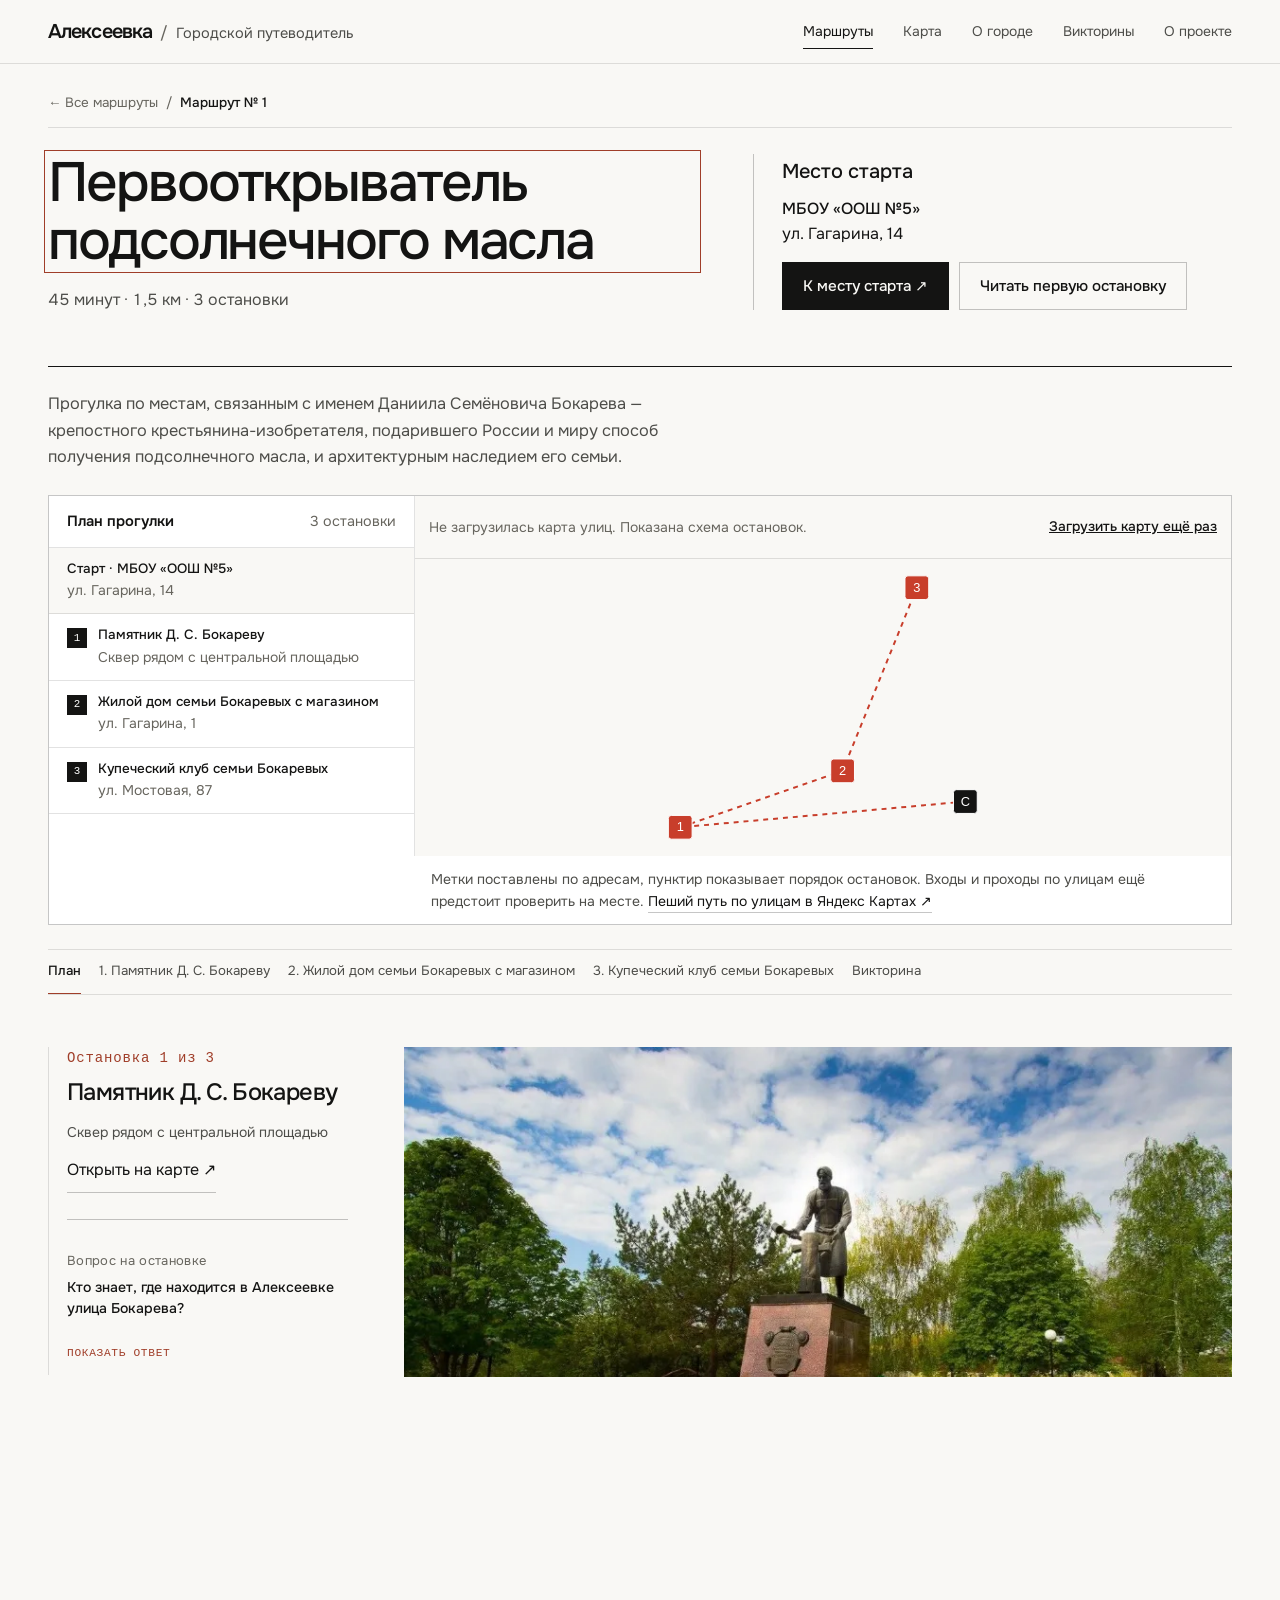
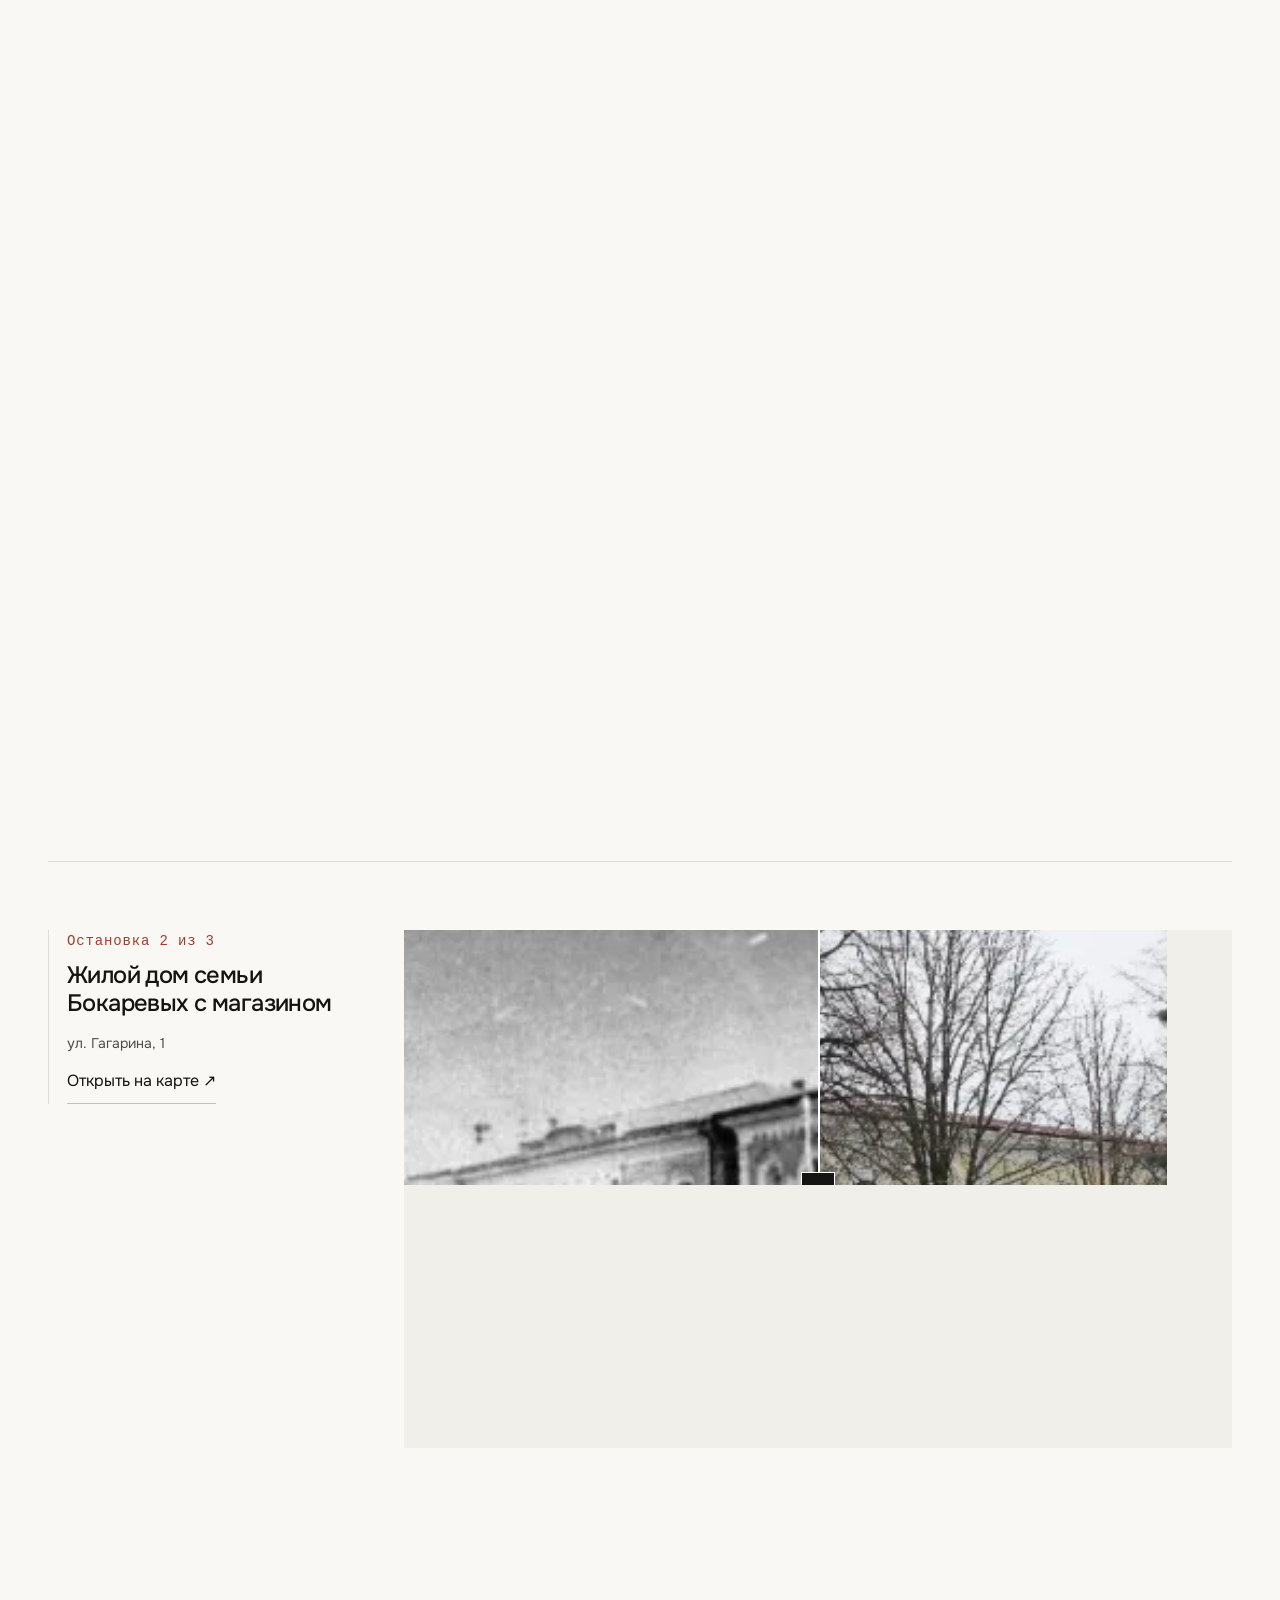
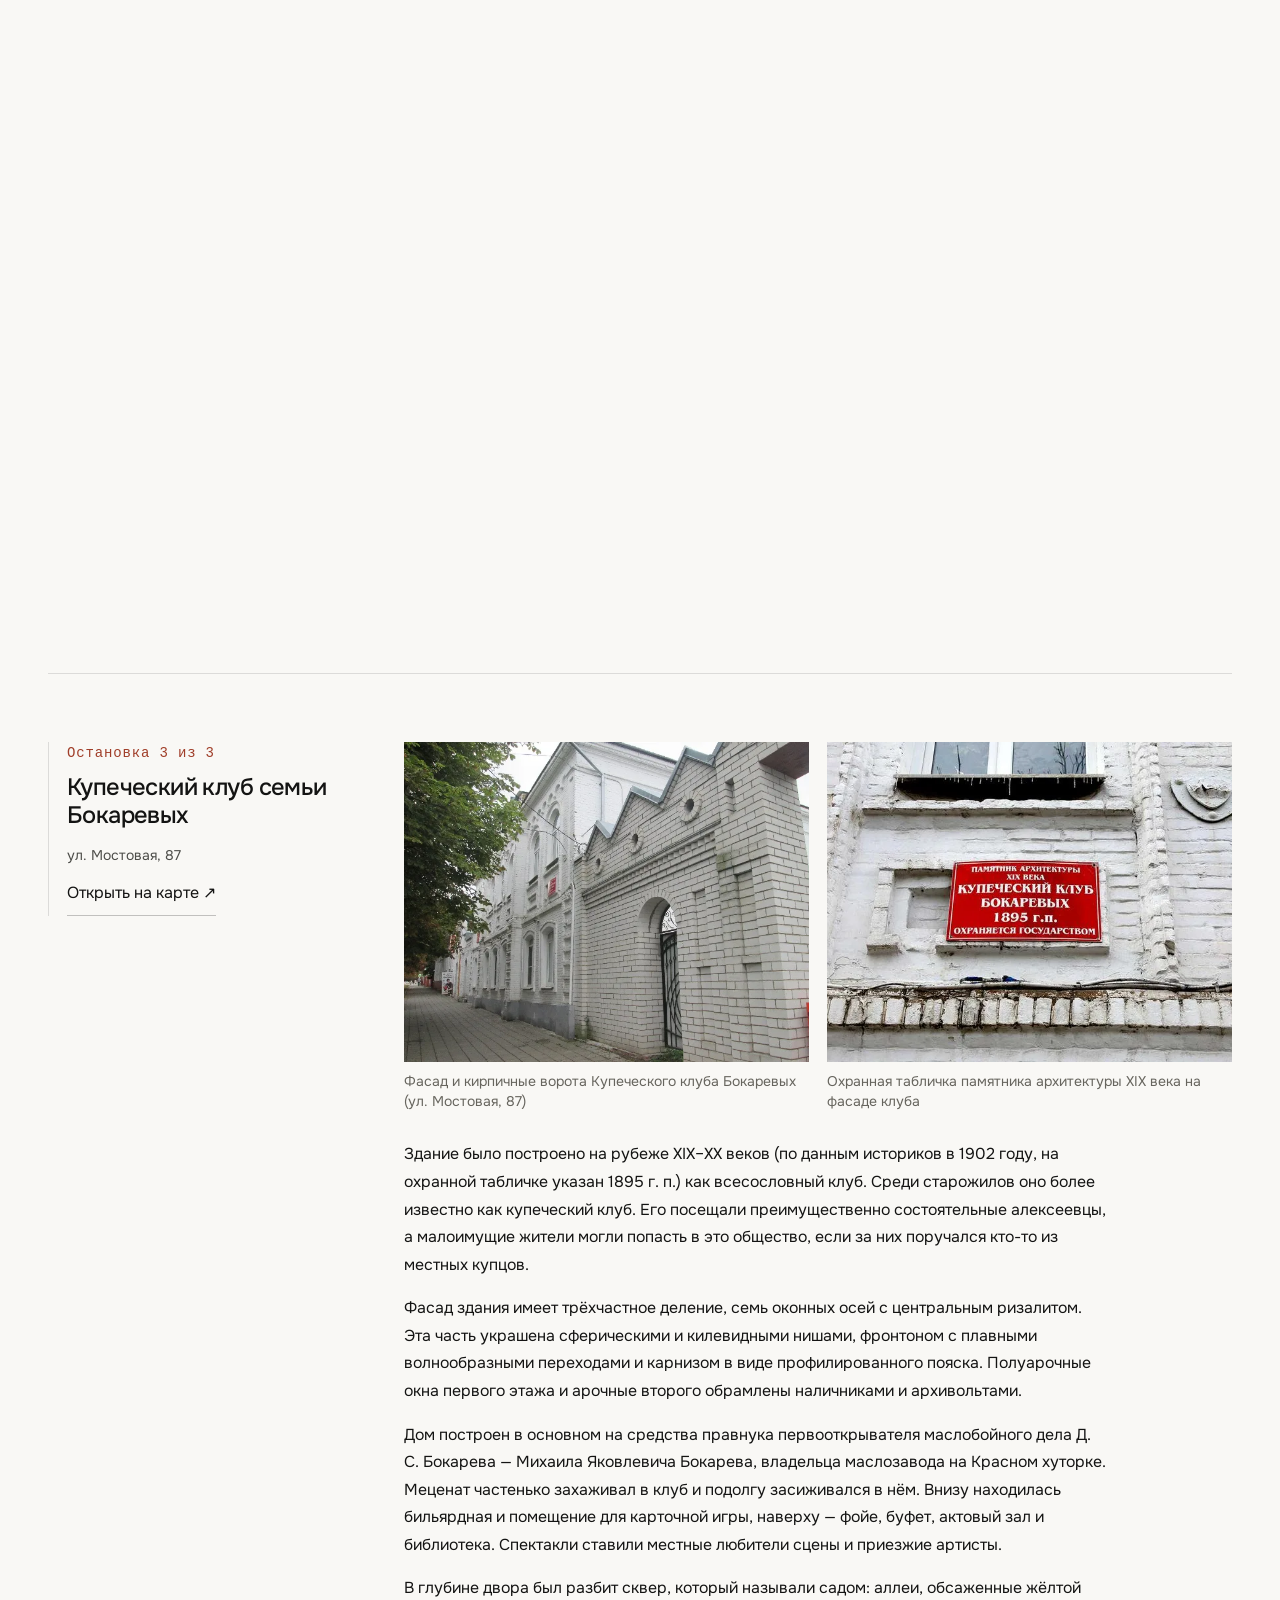
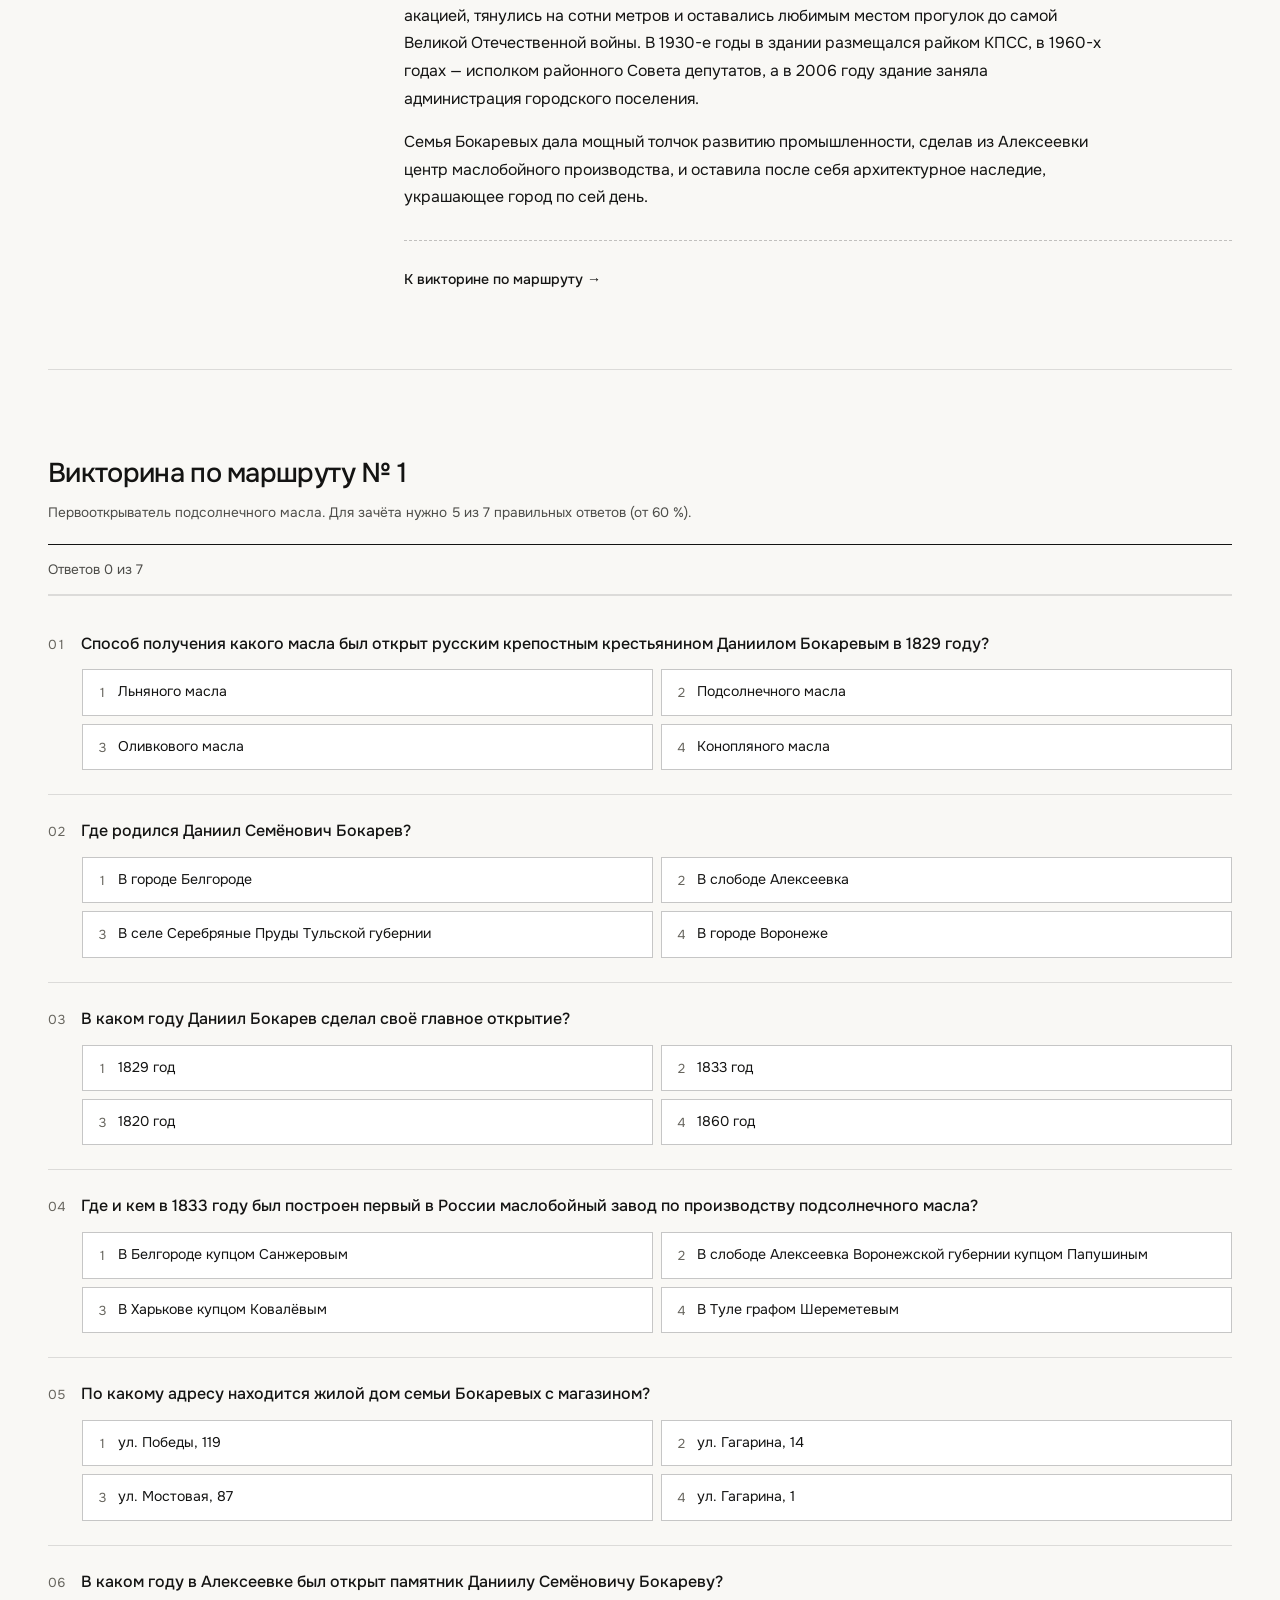
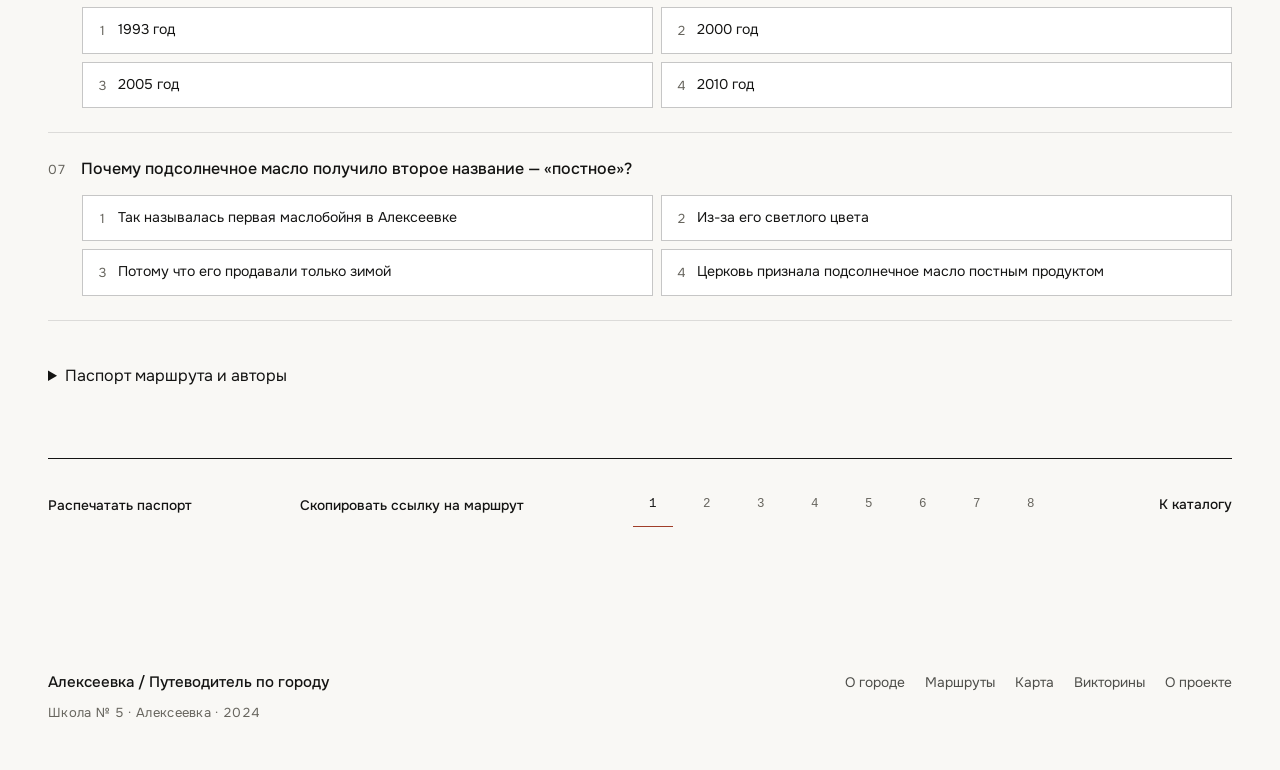
==== commit 24aa0c36: "fix: refresh cached catalogue on route updates" ====
--- a/routes/1/index.html
+++ b/routes/1/index.html
@@ -26,7 +26,7 @@
       <li>Жилой дом семьи Бокаревых с магазином · ул. Гагарина, 1</li>
       <li>Купеческий клуб семьи Бокаревых · ул. Мостовая, 87</li>
     </ol>
-    <a class="btn btn-solid" id="openSharedRoute" href="../../index.html#route-1">Открыть маршрут № 1</a>
+    <a class="btn btn-solid" id="openSharedRoute" href="../../index.html?v=3351784d4c332ac0#route-1">Открыть маршрут № 1</a>
   </main>
 </body>
 </html>
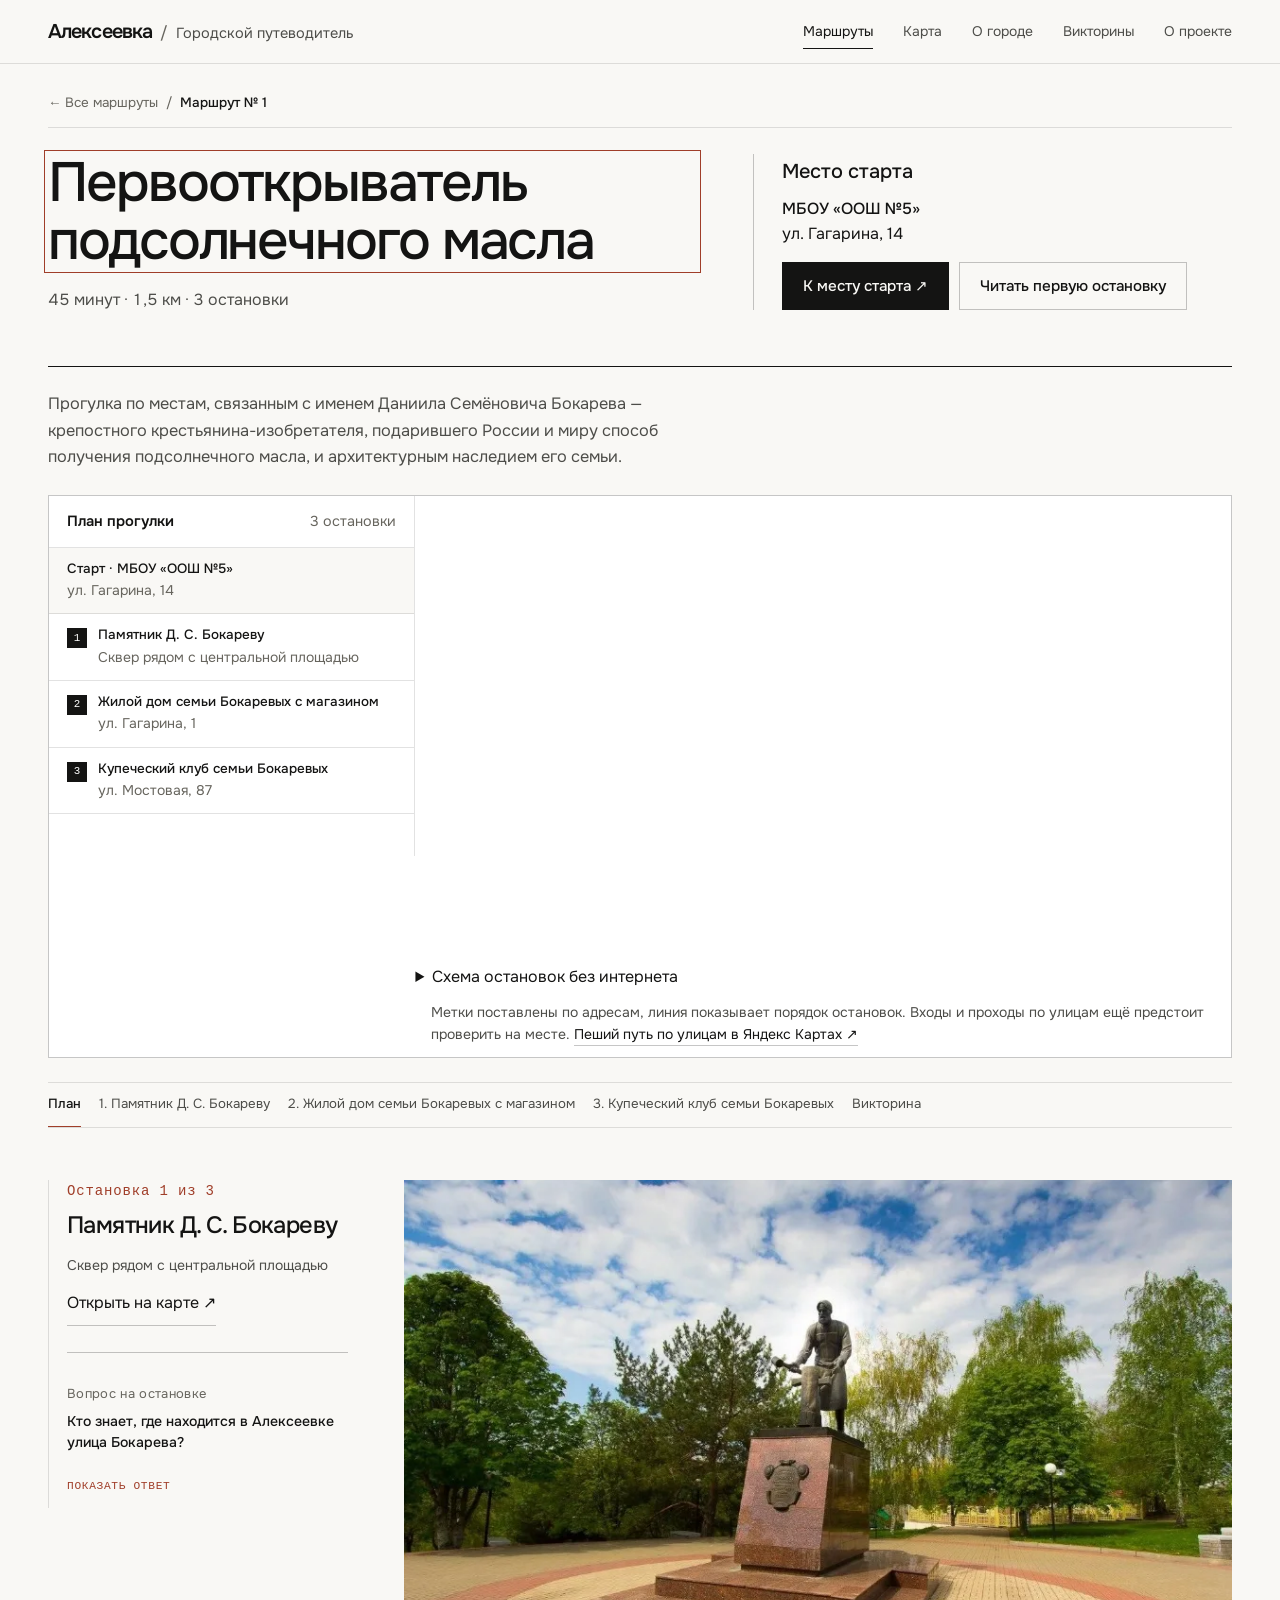
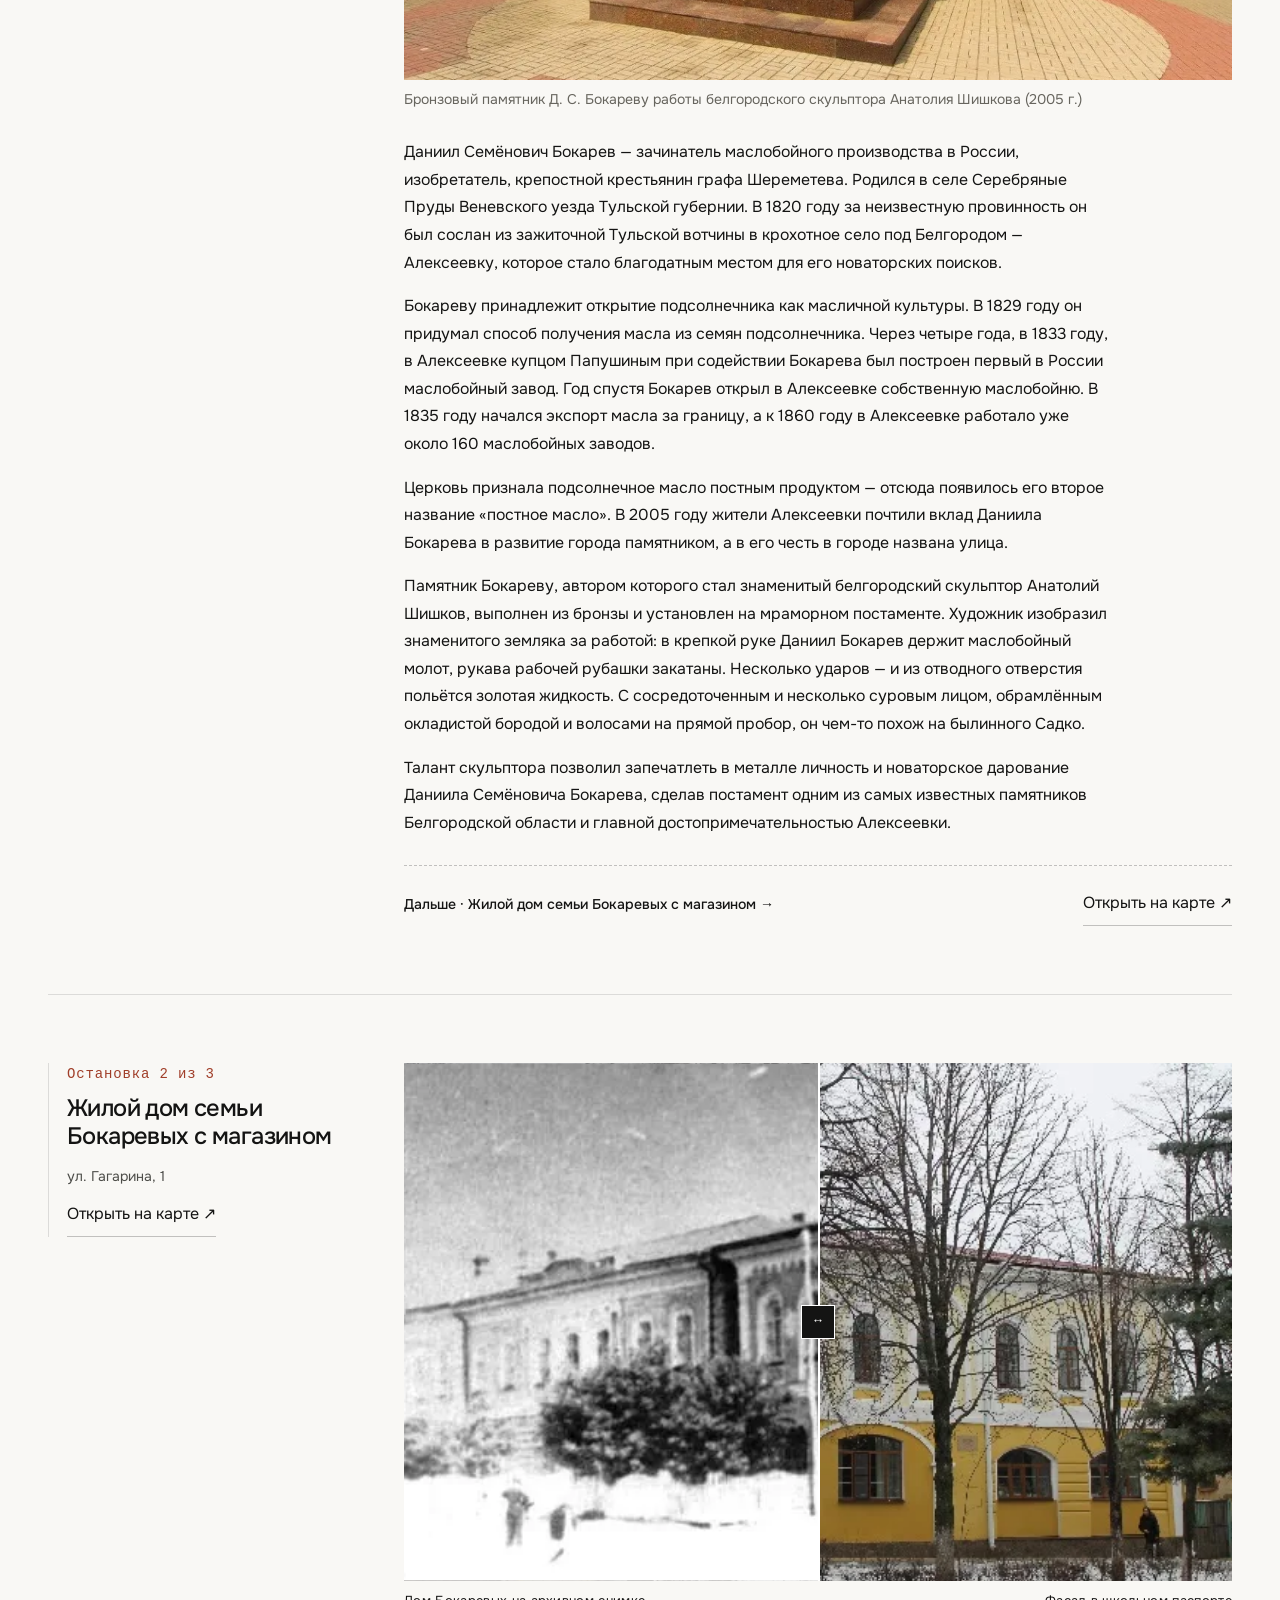
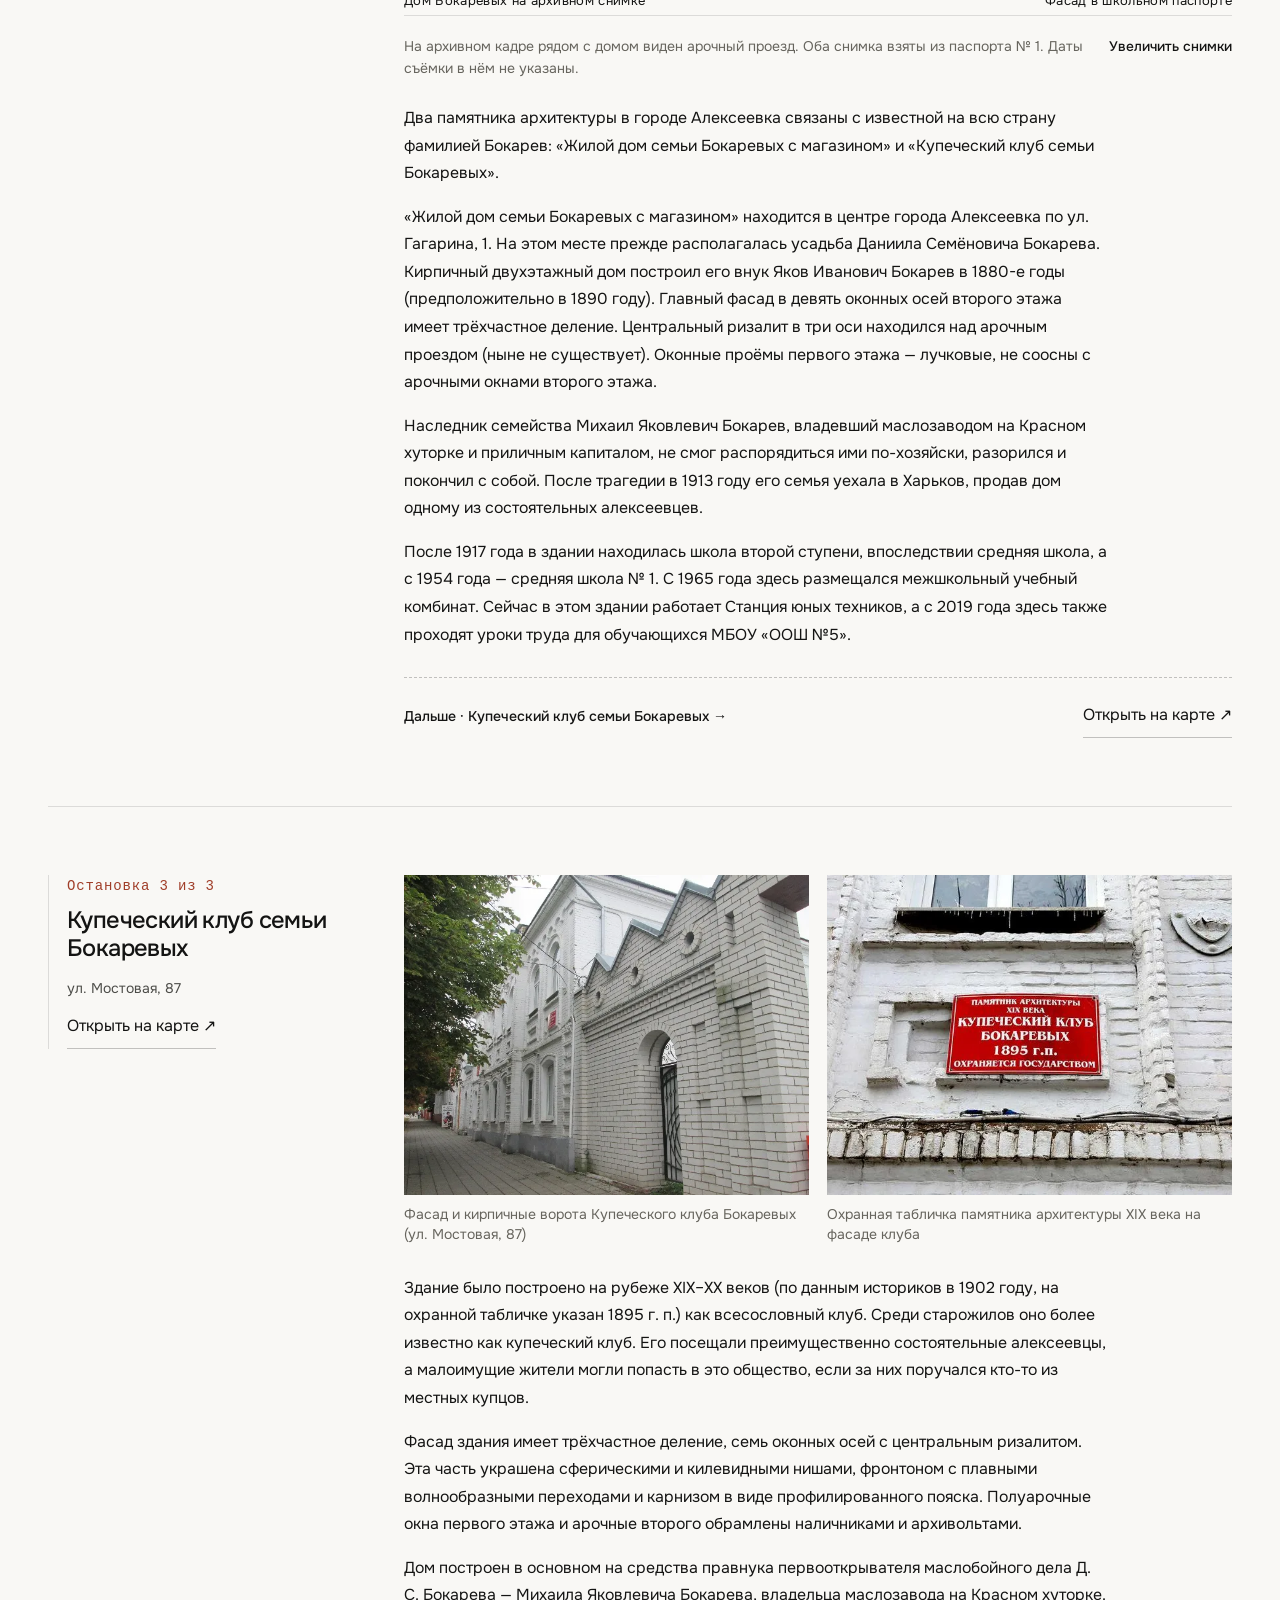
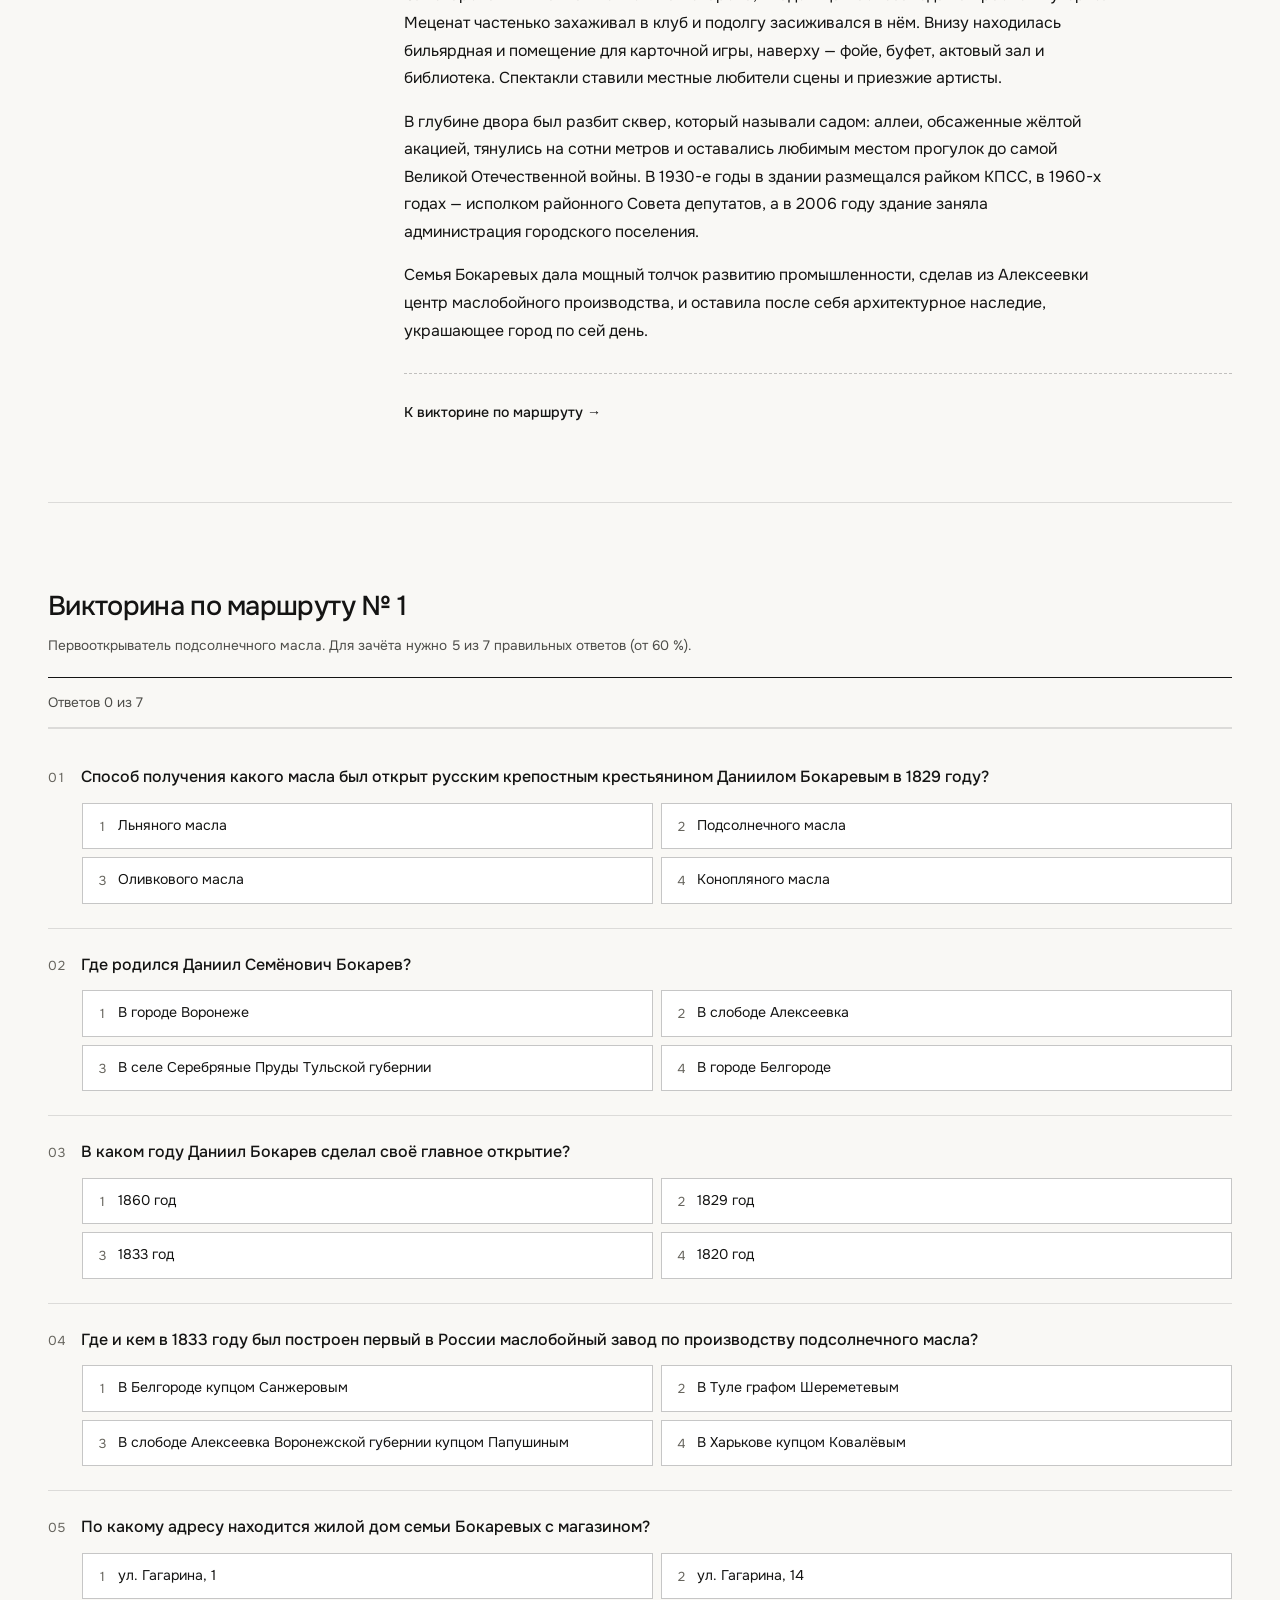
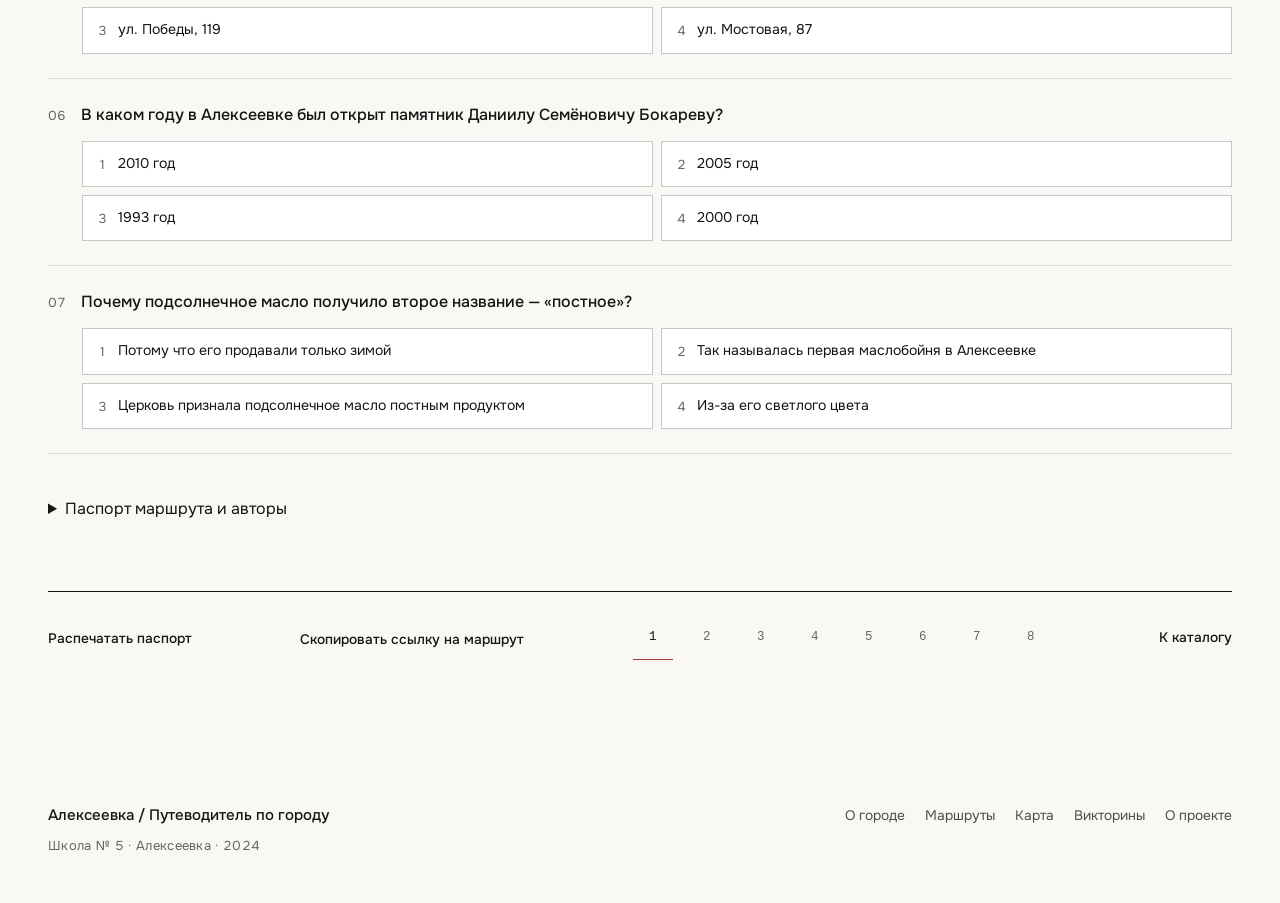
==== commit 66cc28e9: "feat: embed published Yandex maps for all eight routes" ====
--- a/routes/1/index.html
+++ b/routes/1/index.html
@@ -26,7 +26,7 @@
       <li>Жилой дом семьи Бокаревых с магазином · ул. Гагарина, 1</li>
       <li>Купеческий клуб семьи Бокаревых · ул. Мостовая, 87</li>
     </ol>
-    <a class="btn btn-solid" id="openSharedRoute" href="../../index.html?v=3351784d4c332ac0#route-1">Открыть маршрут № 1</a>
+    <a class="btn btn-solid" id="openSharedRoute" href="../../index.html?v=5e915418a8dbd69d#route-1">Открыть маршрут № 1</a>
   </main>
 </body>
 </html>
--- a/css/styles.css
+++ b/css/styles.css
@@ -2153,6 +2153,7 @@
   grid-template-columns: minmax(254px, 0.62fr) minmax(0, 1.38fr);
 }
 
+.route-constructor-map { display: block; width: 100%; height: clamp(320px, 52vh, 500px); border: 0; }
 .route-mini-map {
   height: 360px;
   background: #e9e8e3;
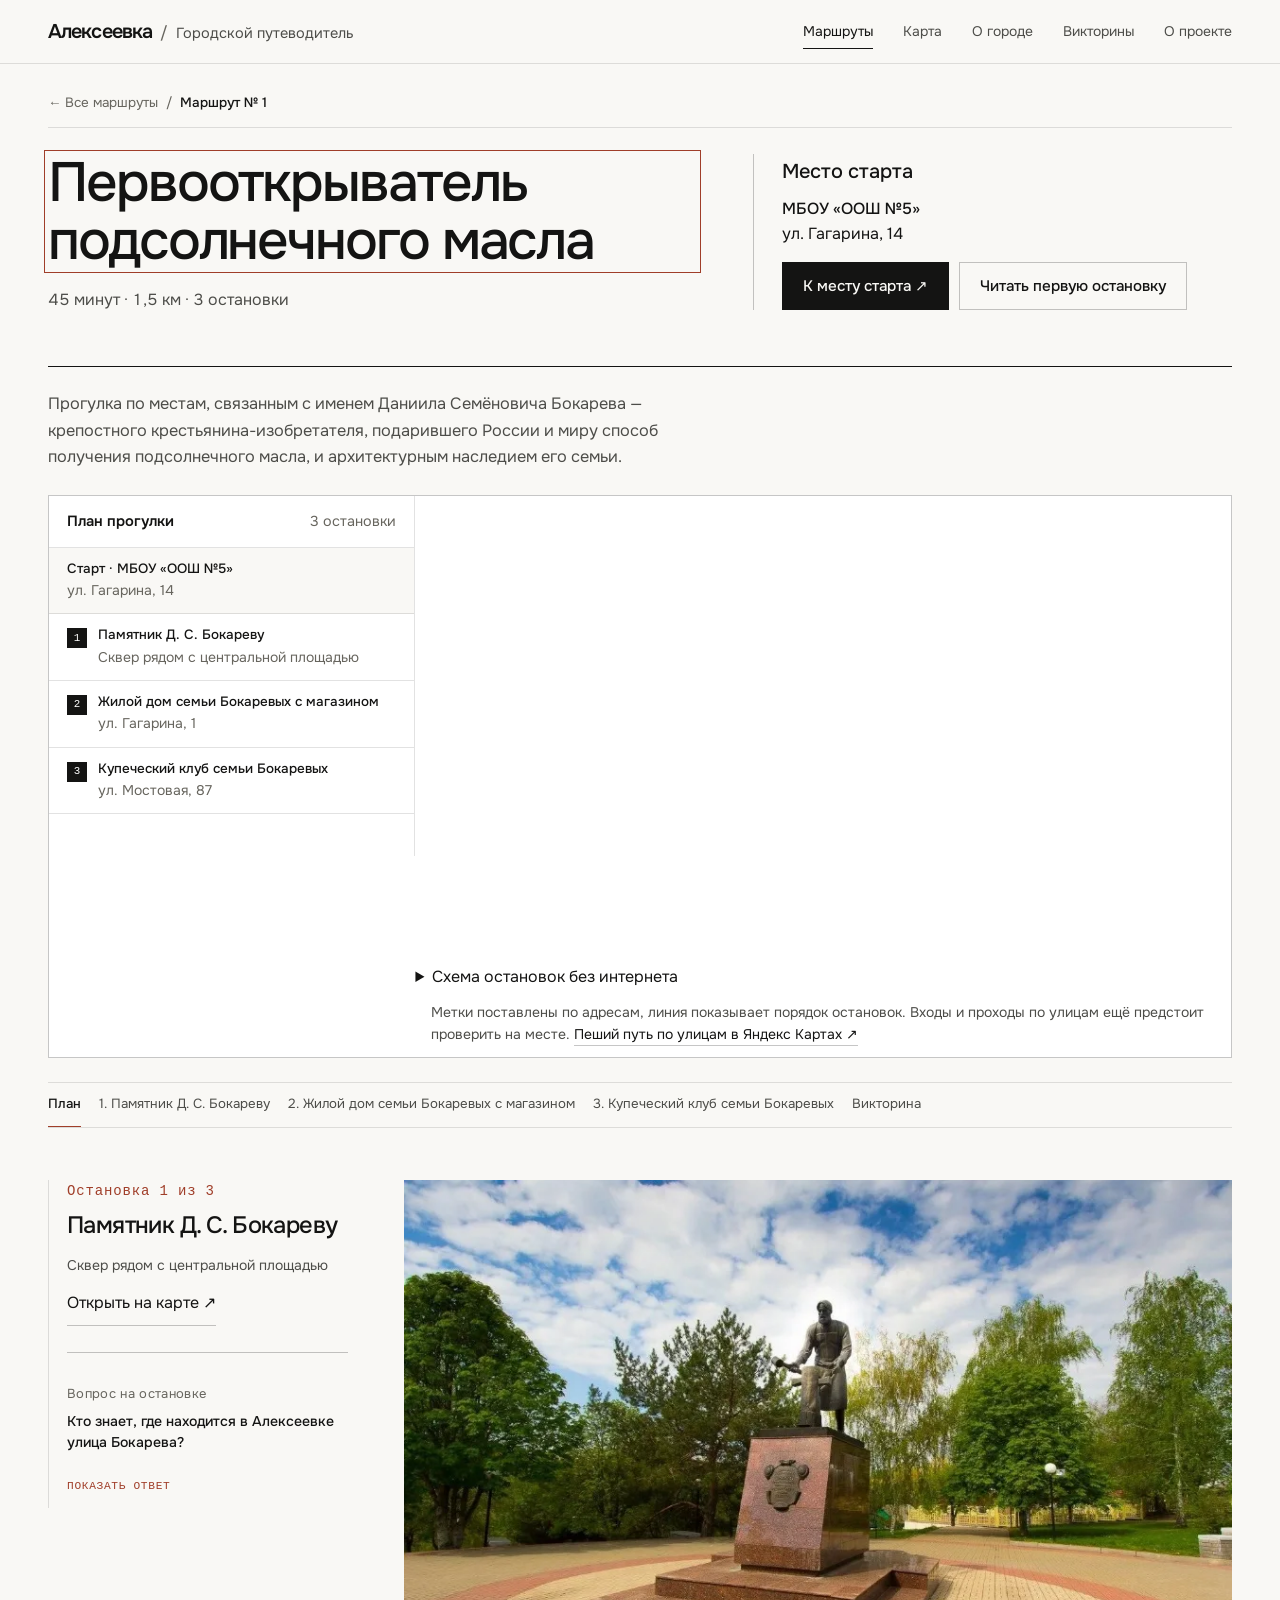
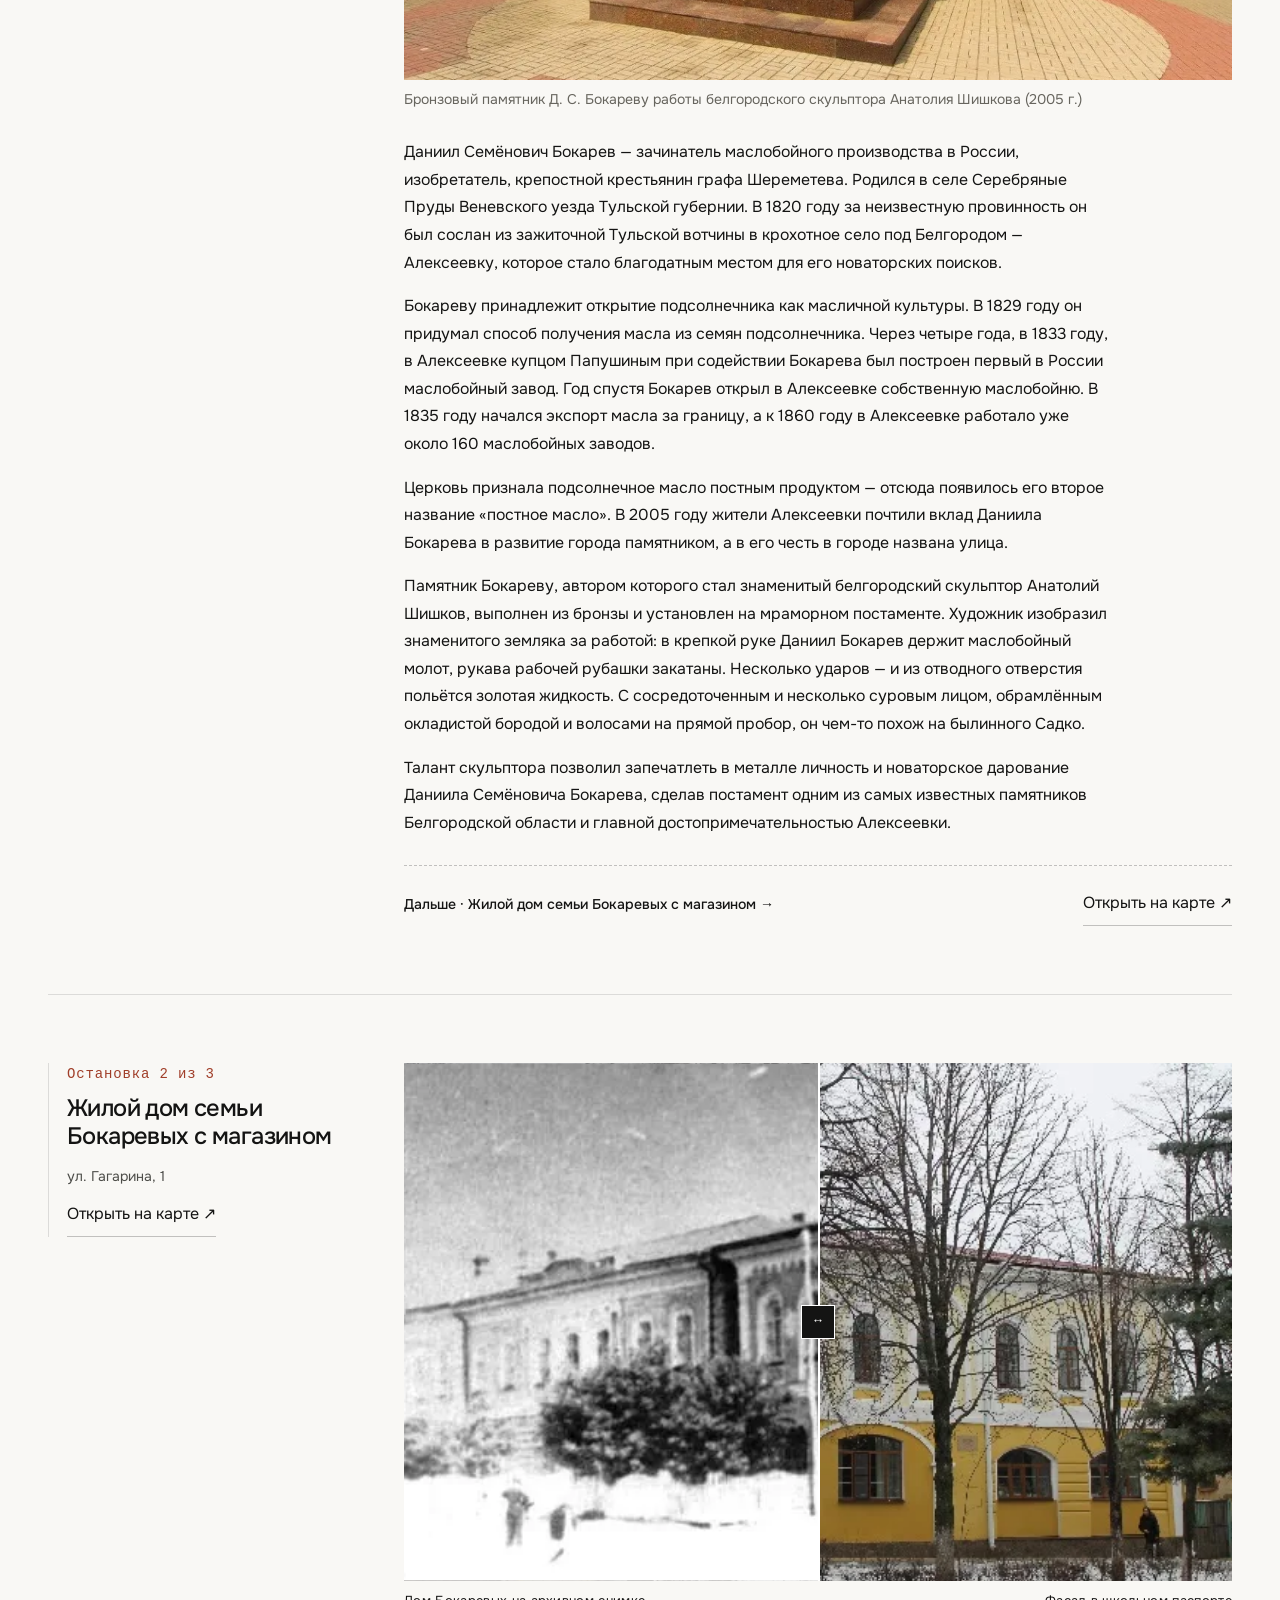
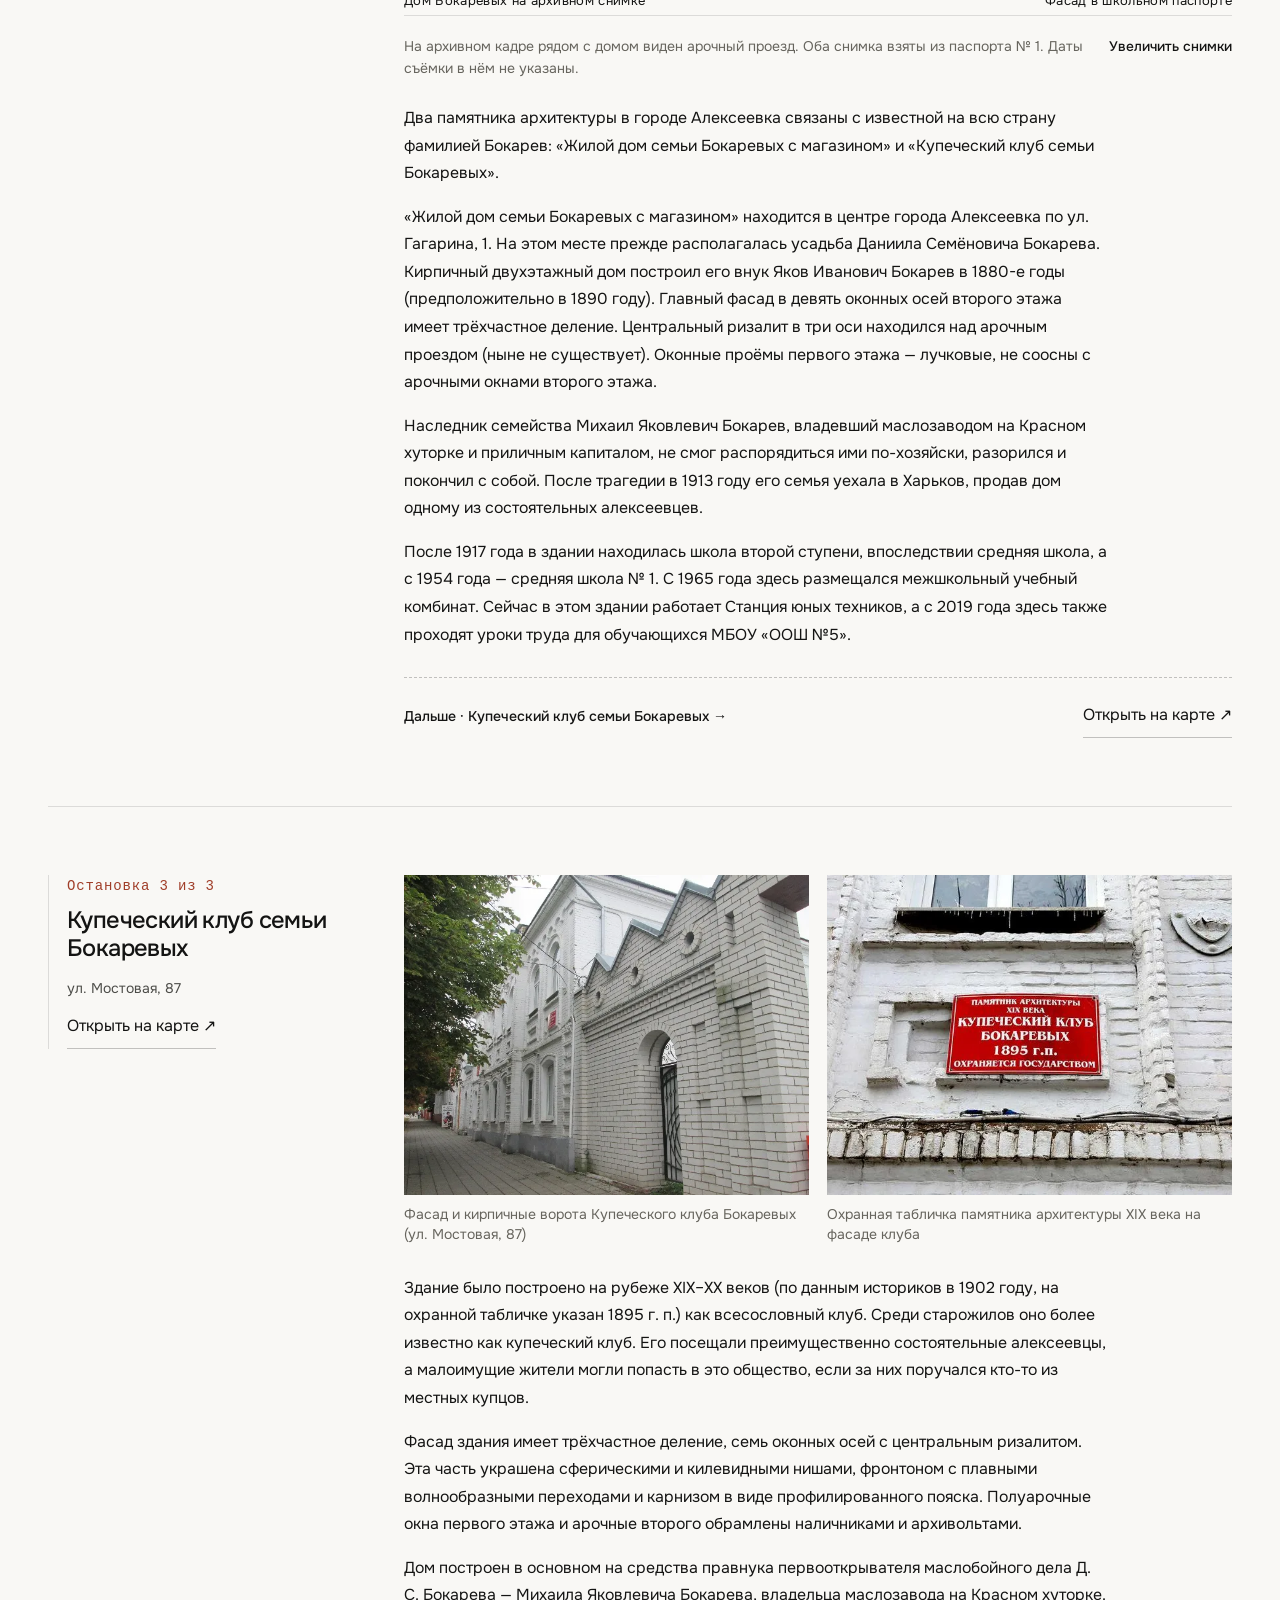
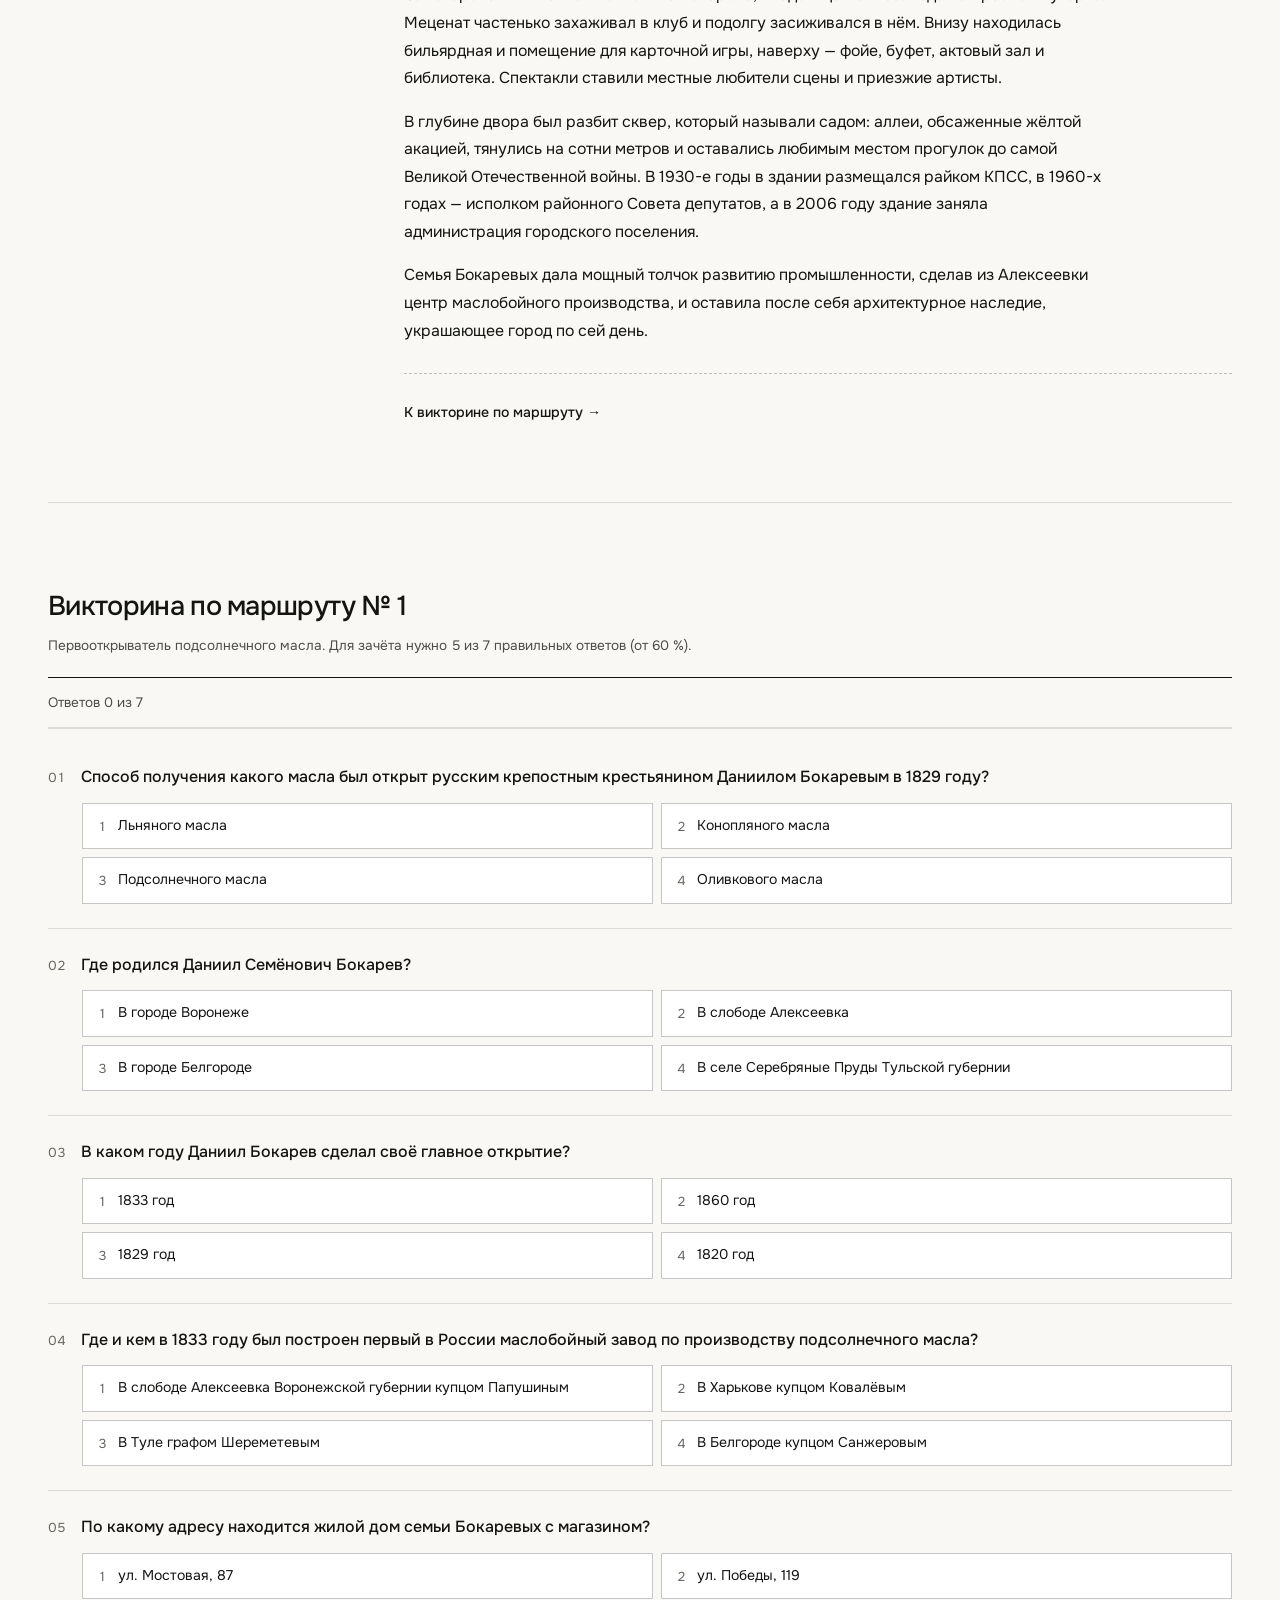
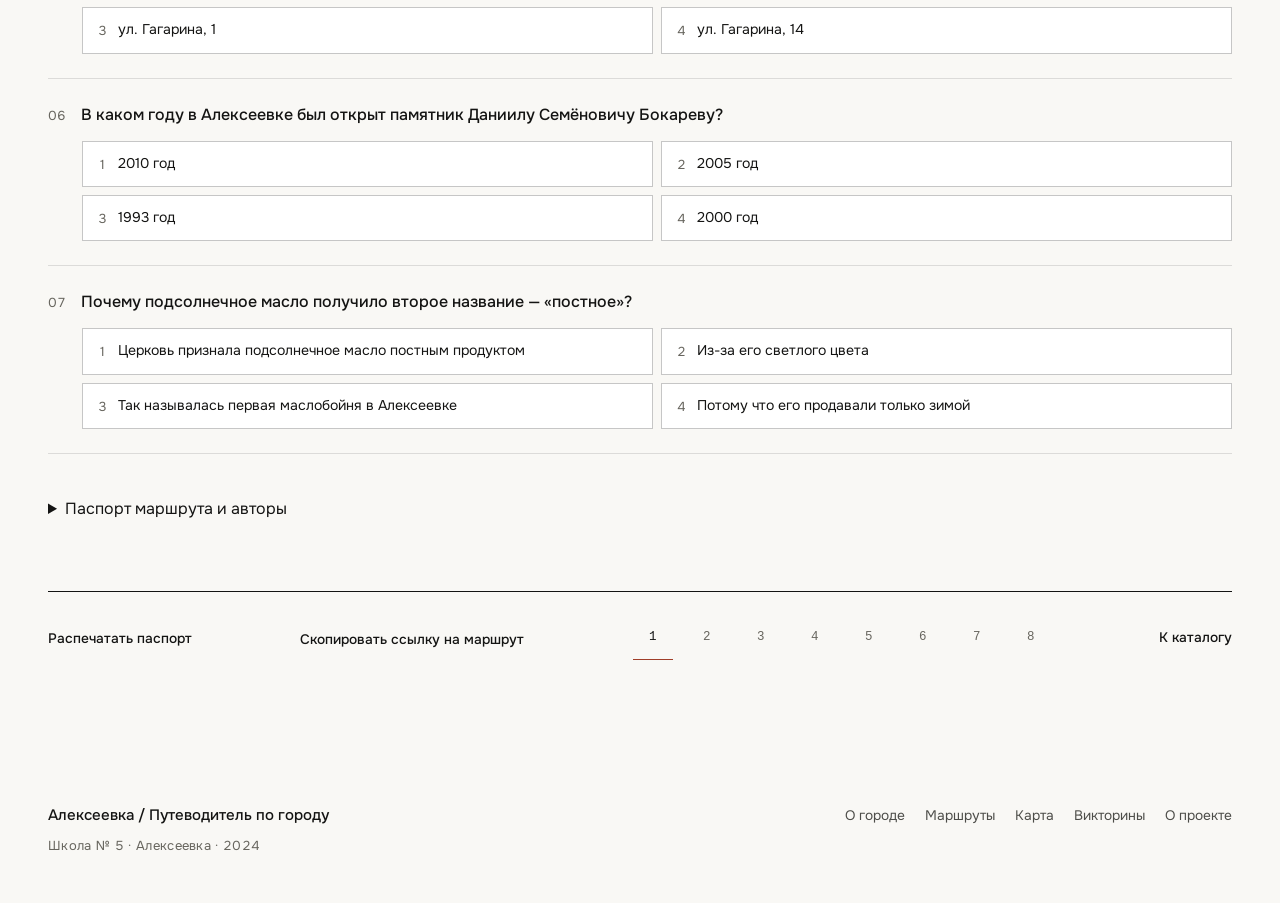
==== commit 17e32853: "feat: show selectable Yandex routes on the overview map" ====
--- a/routes/1/index.html
+++ b/routes/1/index.html
@@ -26,7 +26,7 @@
       <li>Жилой дом семьи Бокаревых с магазином · ул. Гагарина, 1</li>
       <li>Купеческий клуб семьи Бокаревых · ул. Мостовая, 87</li>
     </ol>
-    <a class="btn btn-solid" id="openSharedRoute" href="../../index.html?v=5e915418a8dbd69d#route-1">Открыть маршрут № 1</a>
+    <a class="btn btn-solid" id="openSharedRoute" href="../../index.html?v=a7274420b354c77d#route-1">Открыть маршрут № 1</a>
   </main>
 </body>
 </html>
--- a/css/styles.css
+++ b/css/styles.css
@@ -889,8 +889,11 @@
   z-index: 1;
 }
 
-.city-map .leaflet-tile-pane {
-  filter: grayscale(92%) contrast(1.06) brightness(1.01);
+.city-map > iframe {
+  display: block;
+  width: 100%;
+  height: 100%;
+  border: 0;
 }
 
 .custom-route-pin > div {
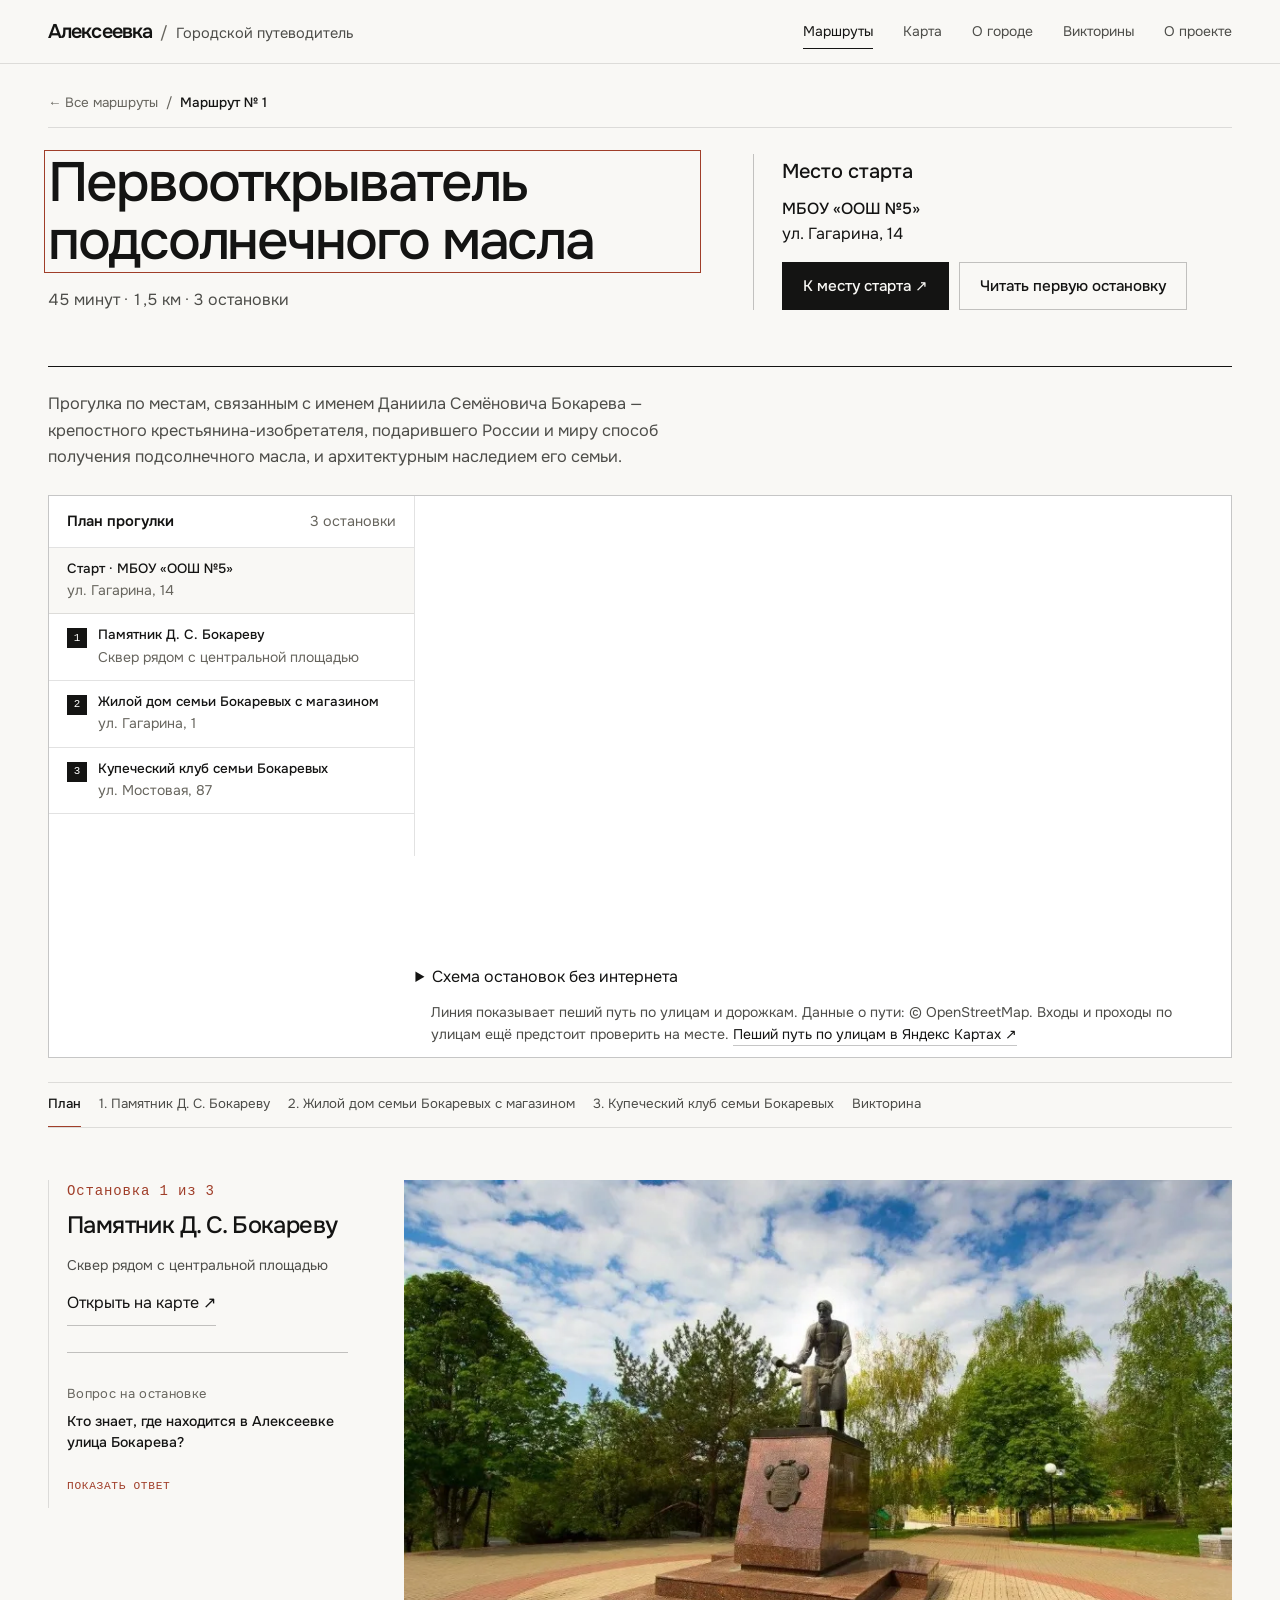
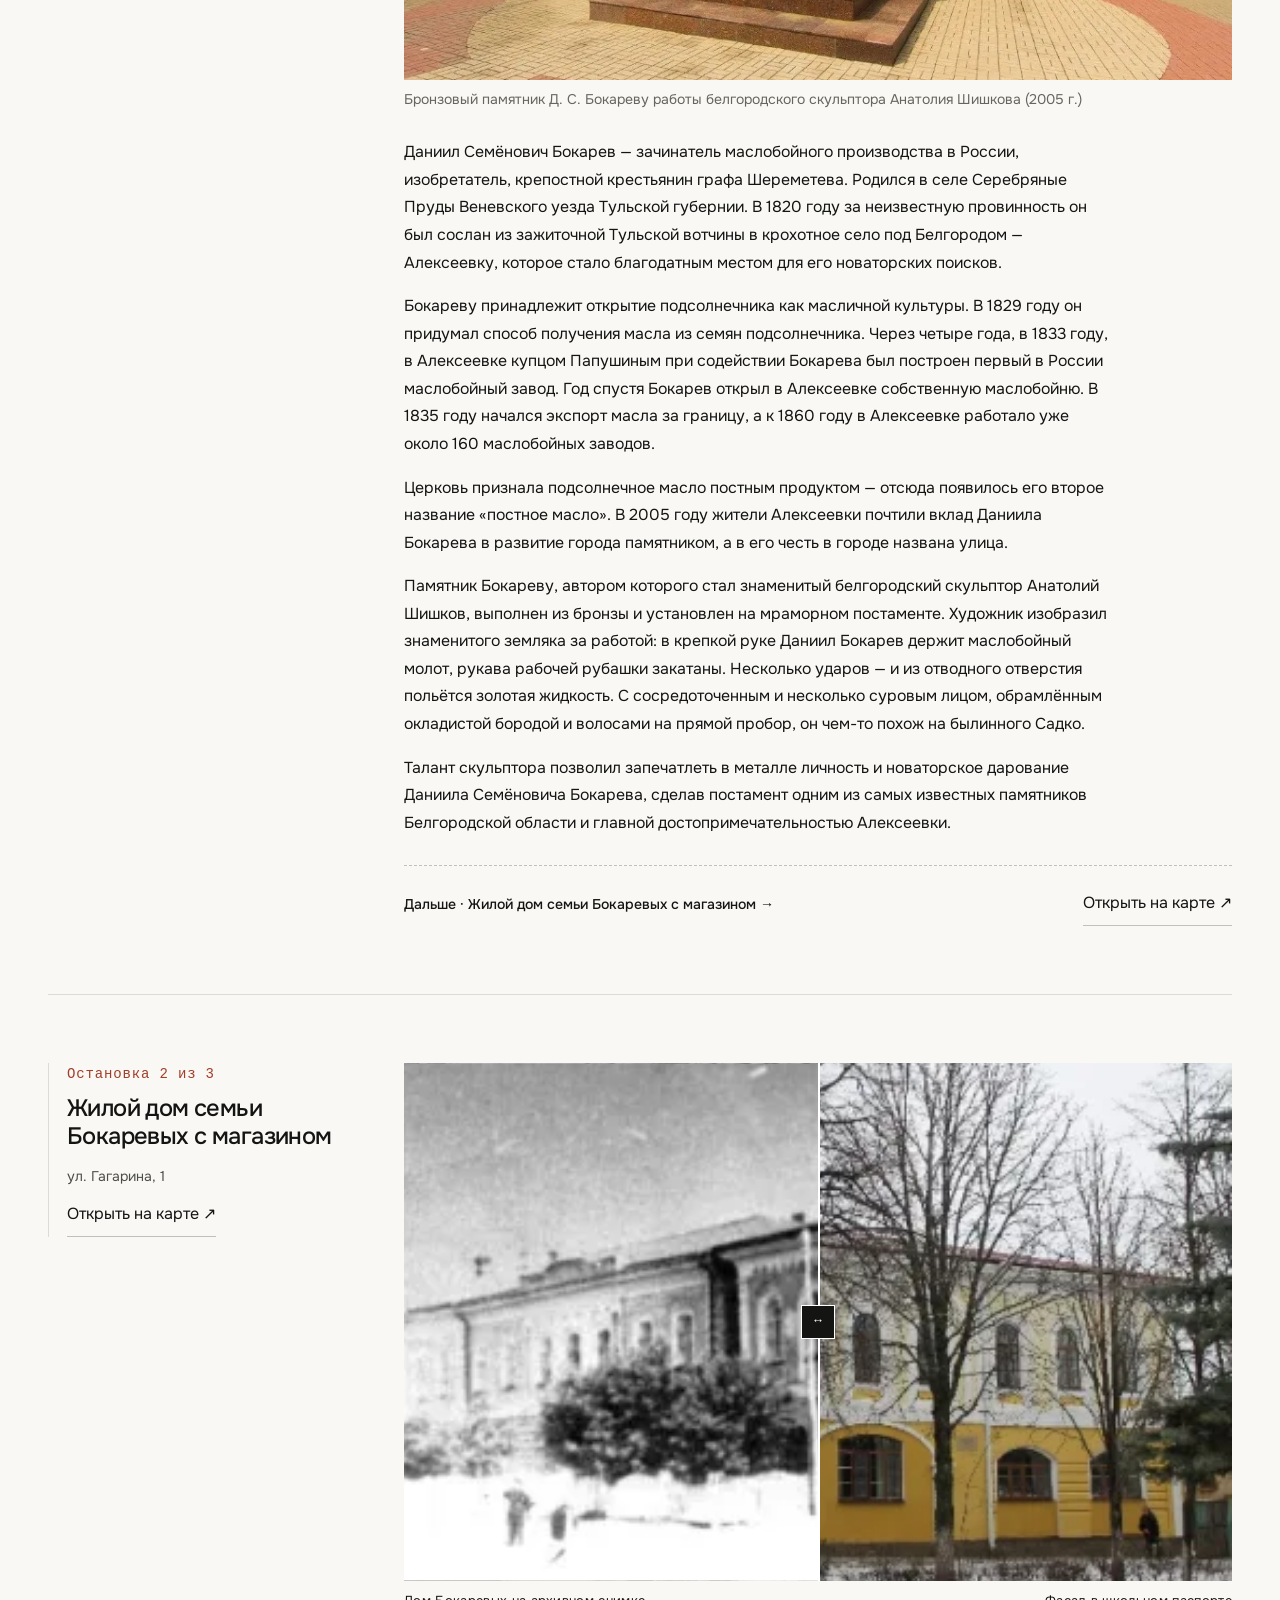
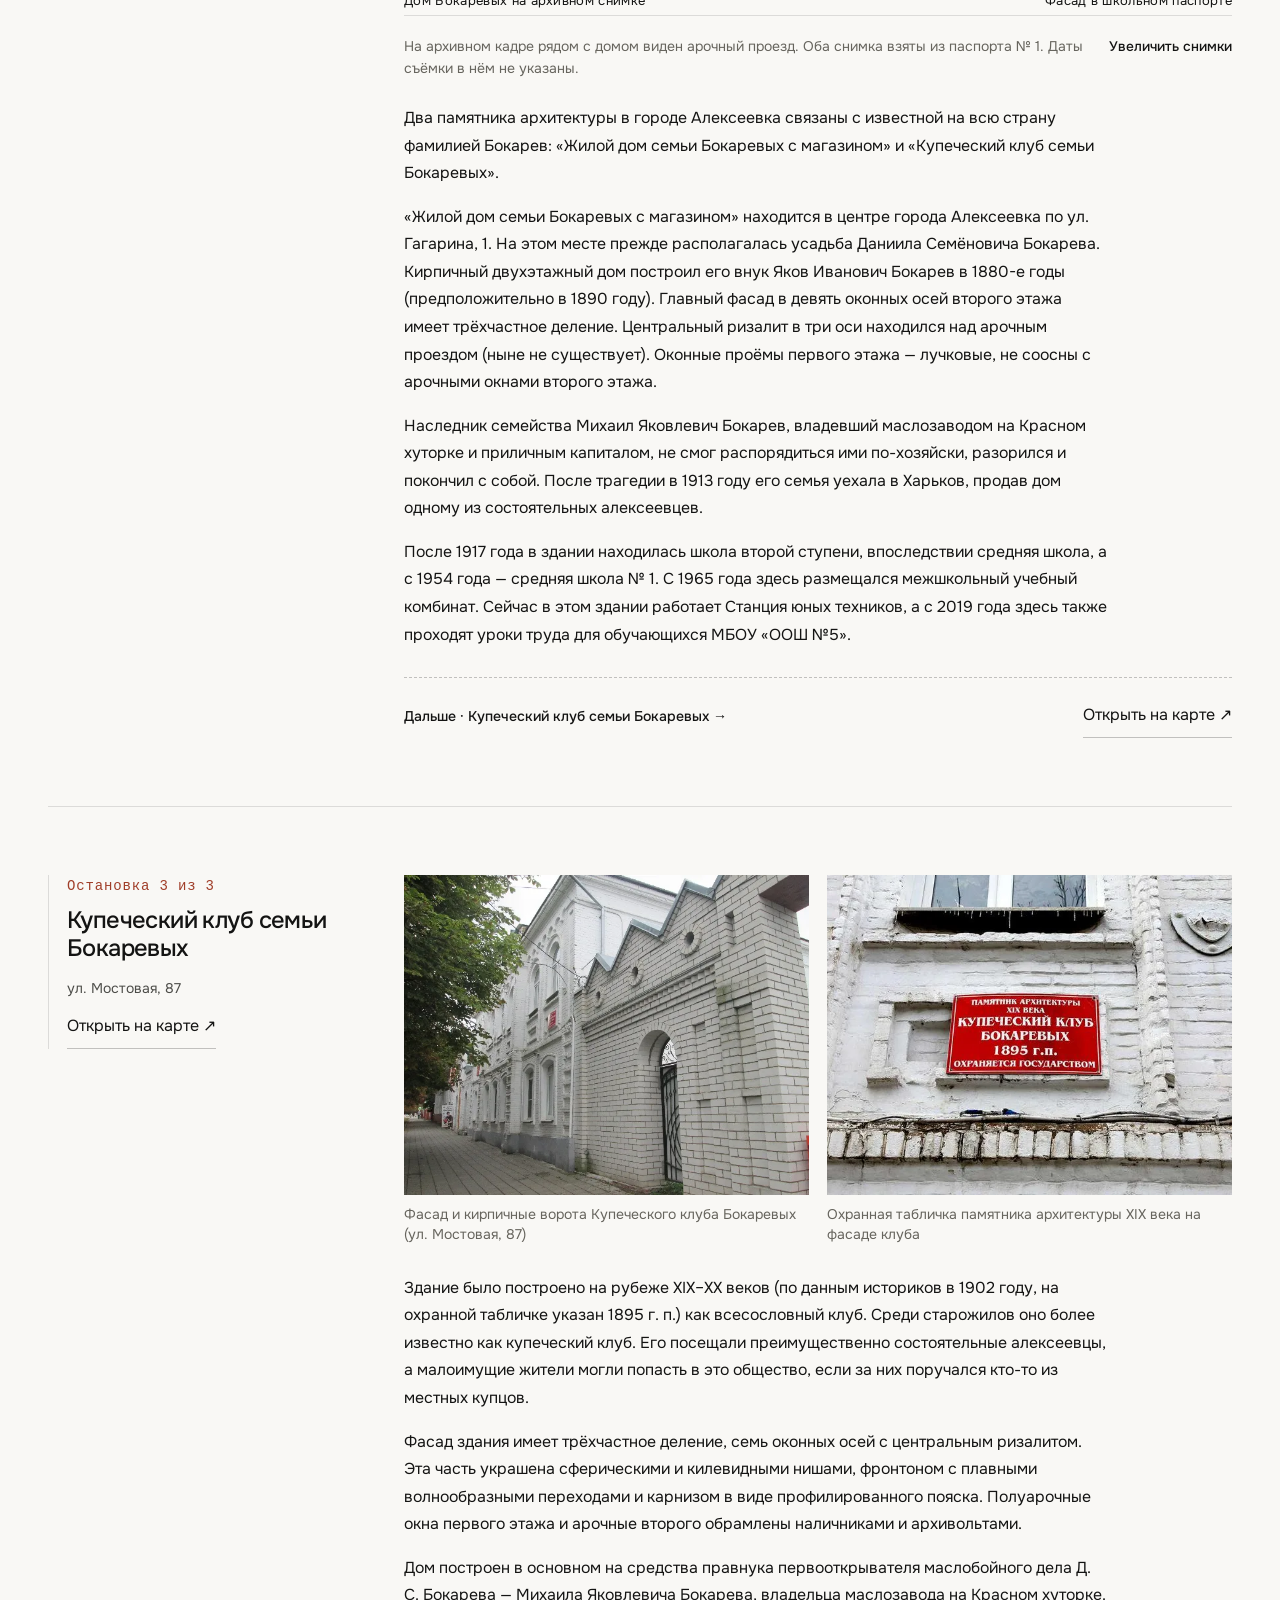
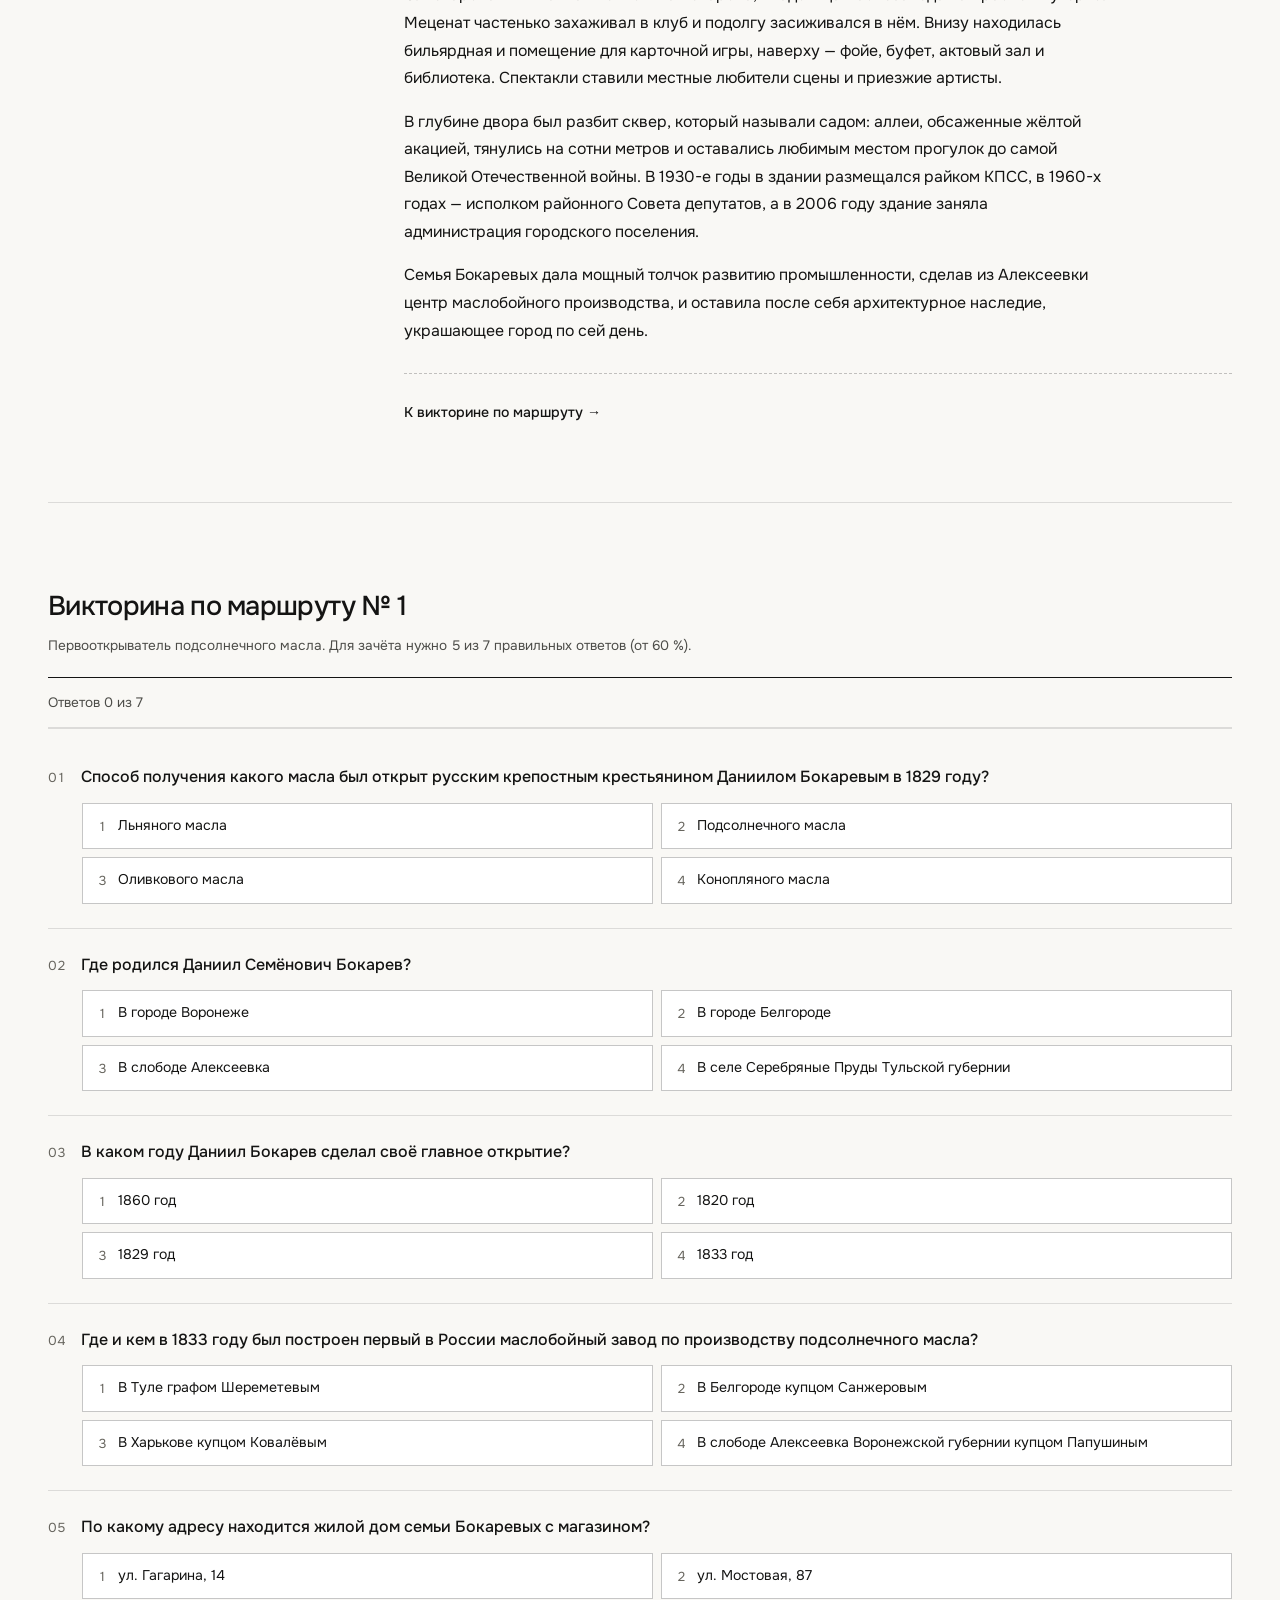
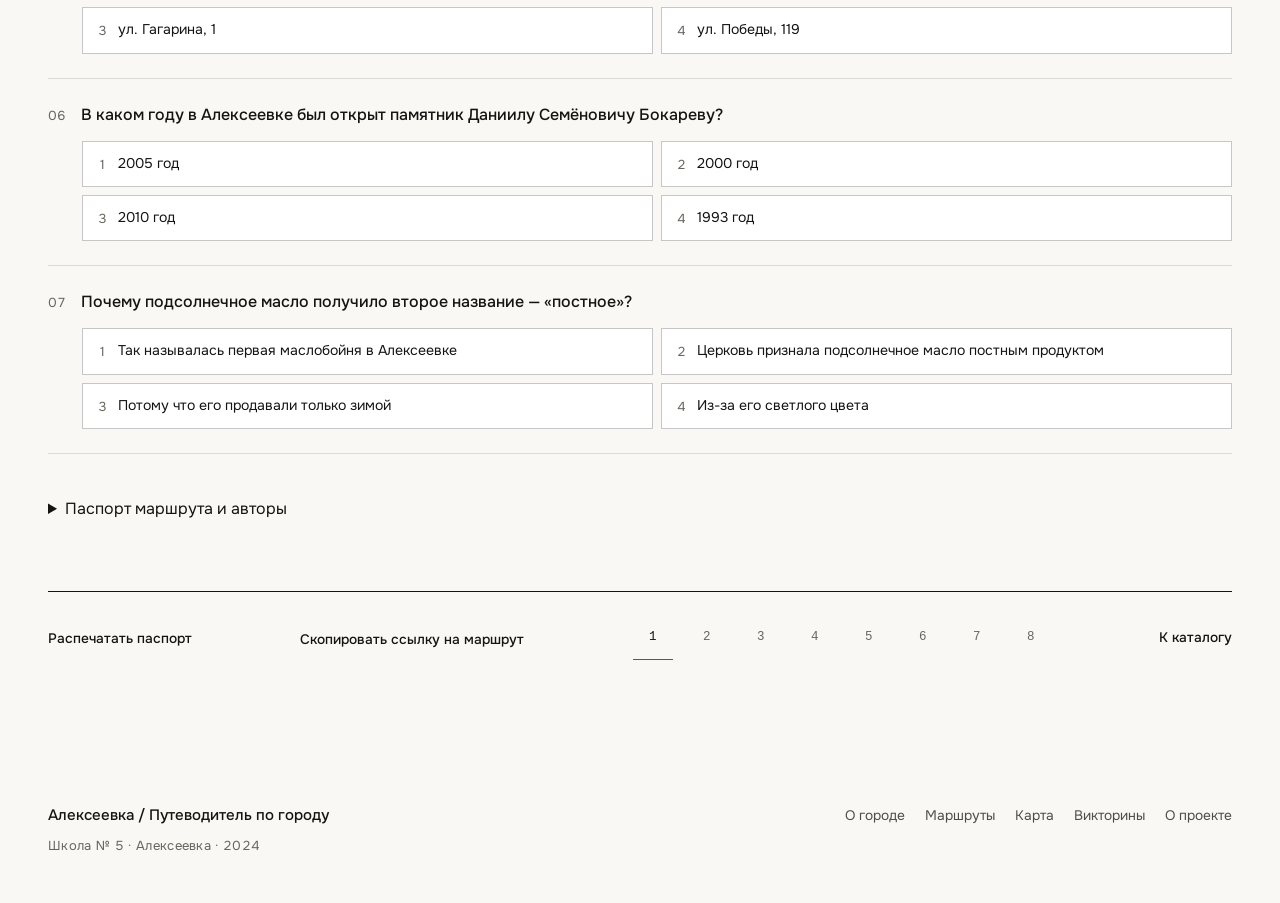
==== commit 4f553798: "feat: follow pedestrian streets on all route maps" ====
--- a/routes/1/index.html
+++ b/routes/1/index.html
@@ -26,7 +26,7 @@
       <li>Жилой дом семьи Бокаревых с магазином · ул. Гагарина, 1</li>
       <li>Купеческий клуб семьи Бокаревых · ул. Мостовая, 87</li>
     </ol>
-    <a class="btn btn-solid" id="openSharedRoute" href="../../index.html?v=a7274420b354c77d#route-1">Открыть маршрут № 1</a>
+    <a class="btn btn-solid" id="openSharedRoute" href="../../index.html?v=9236df83262d713e#route-1">Открыть маршрут № 1</a>
   </main>
 </body>
 </html>
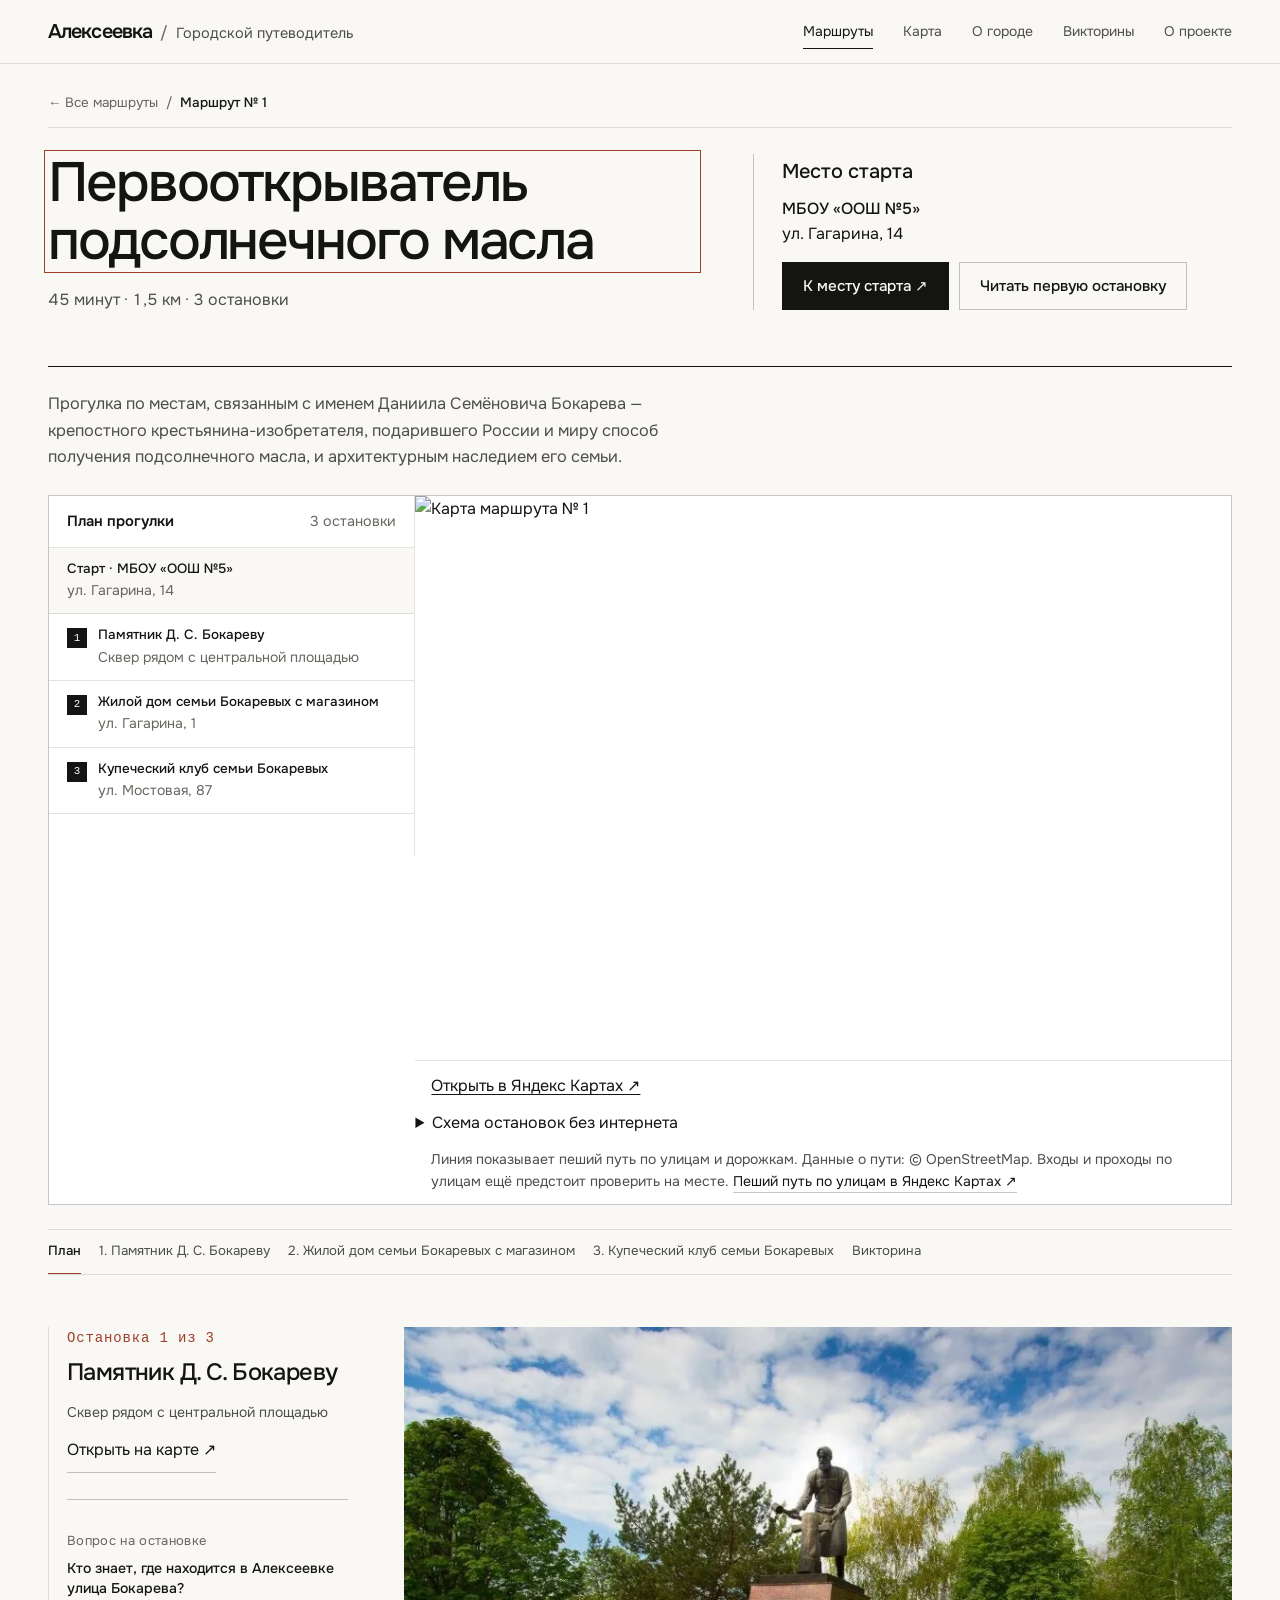
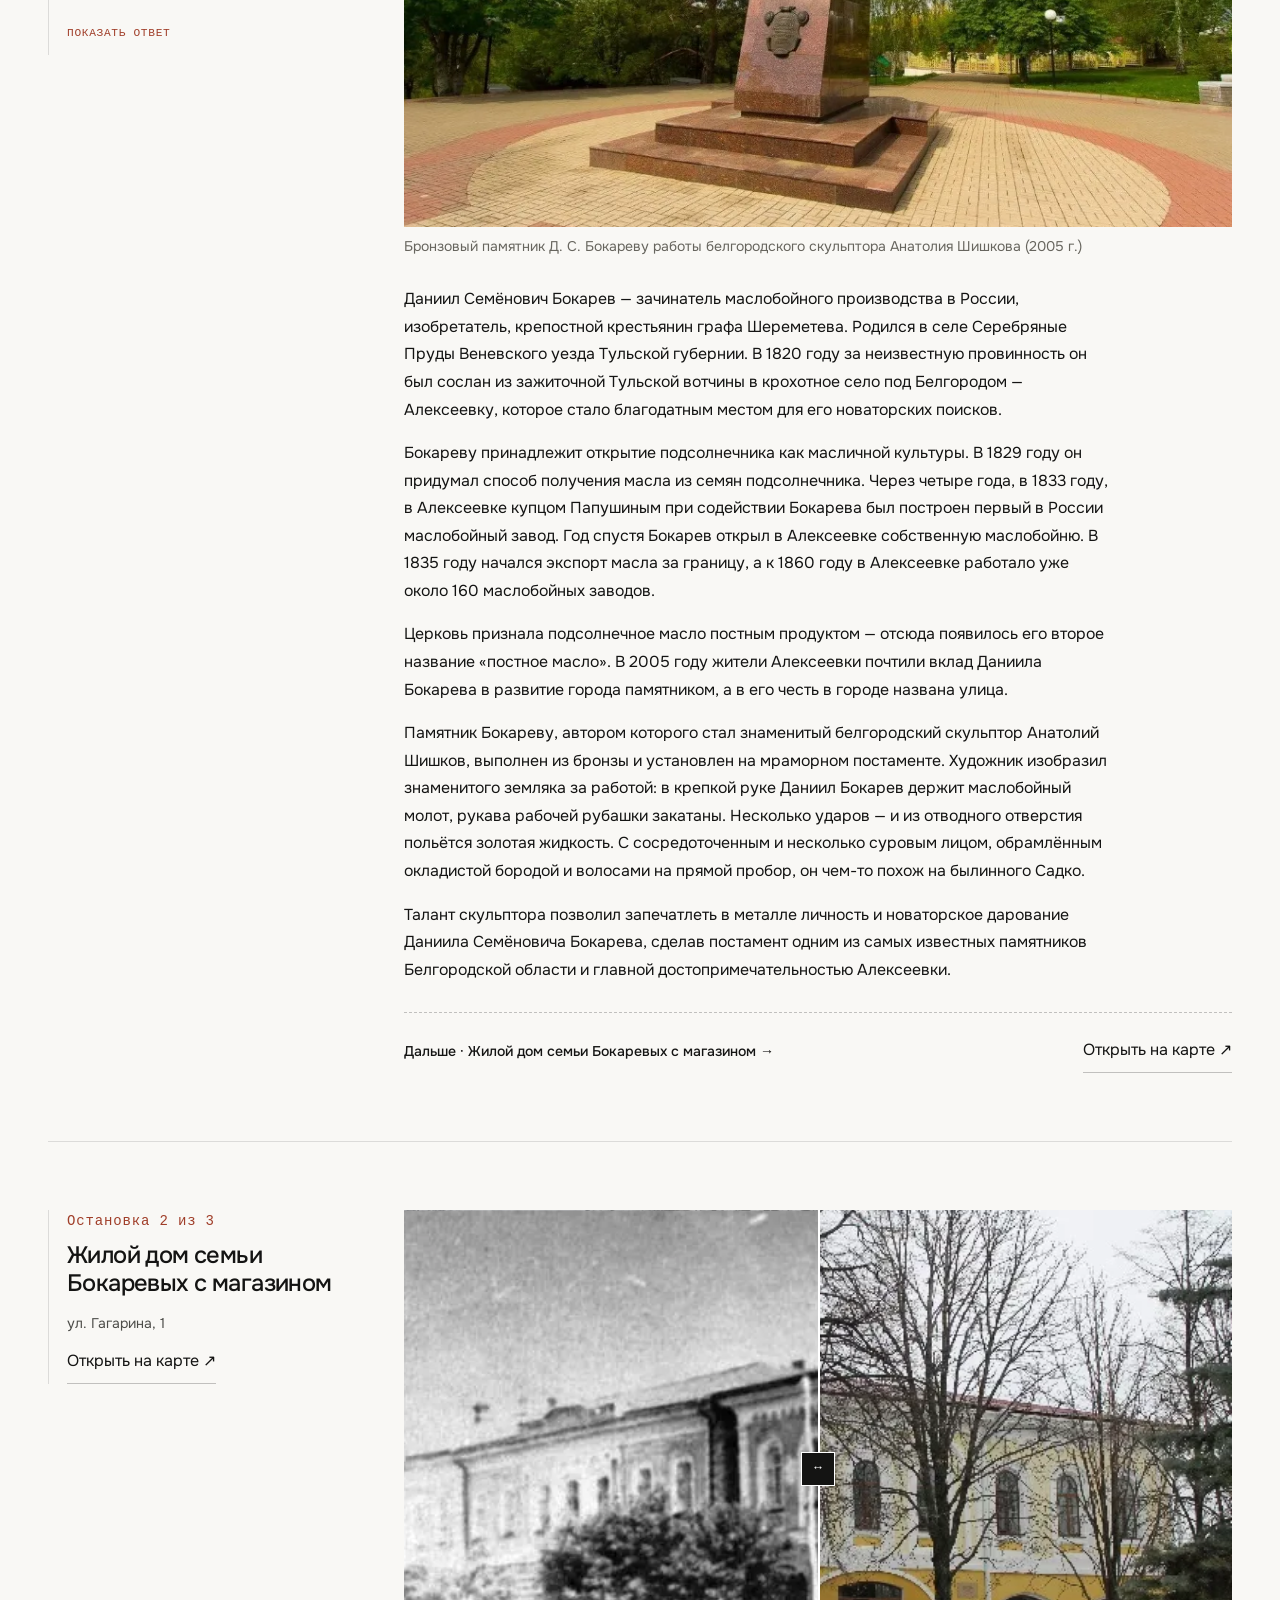
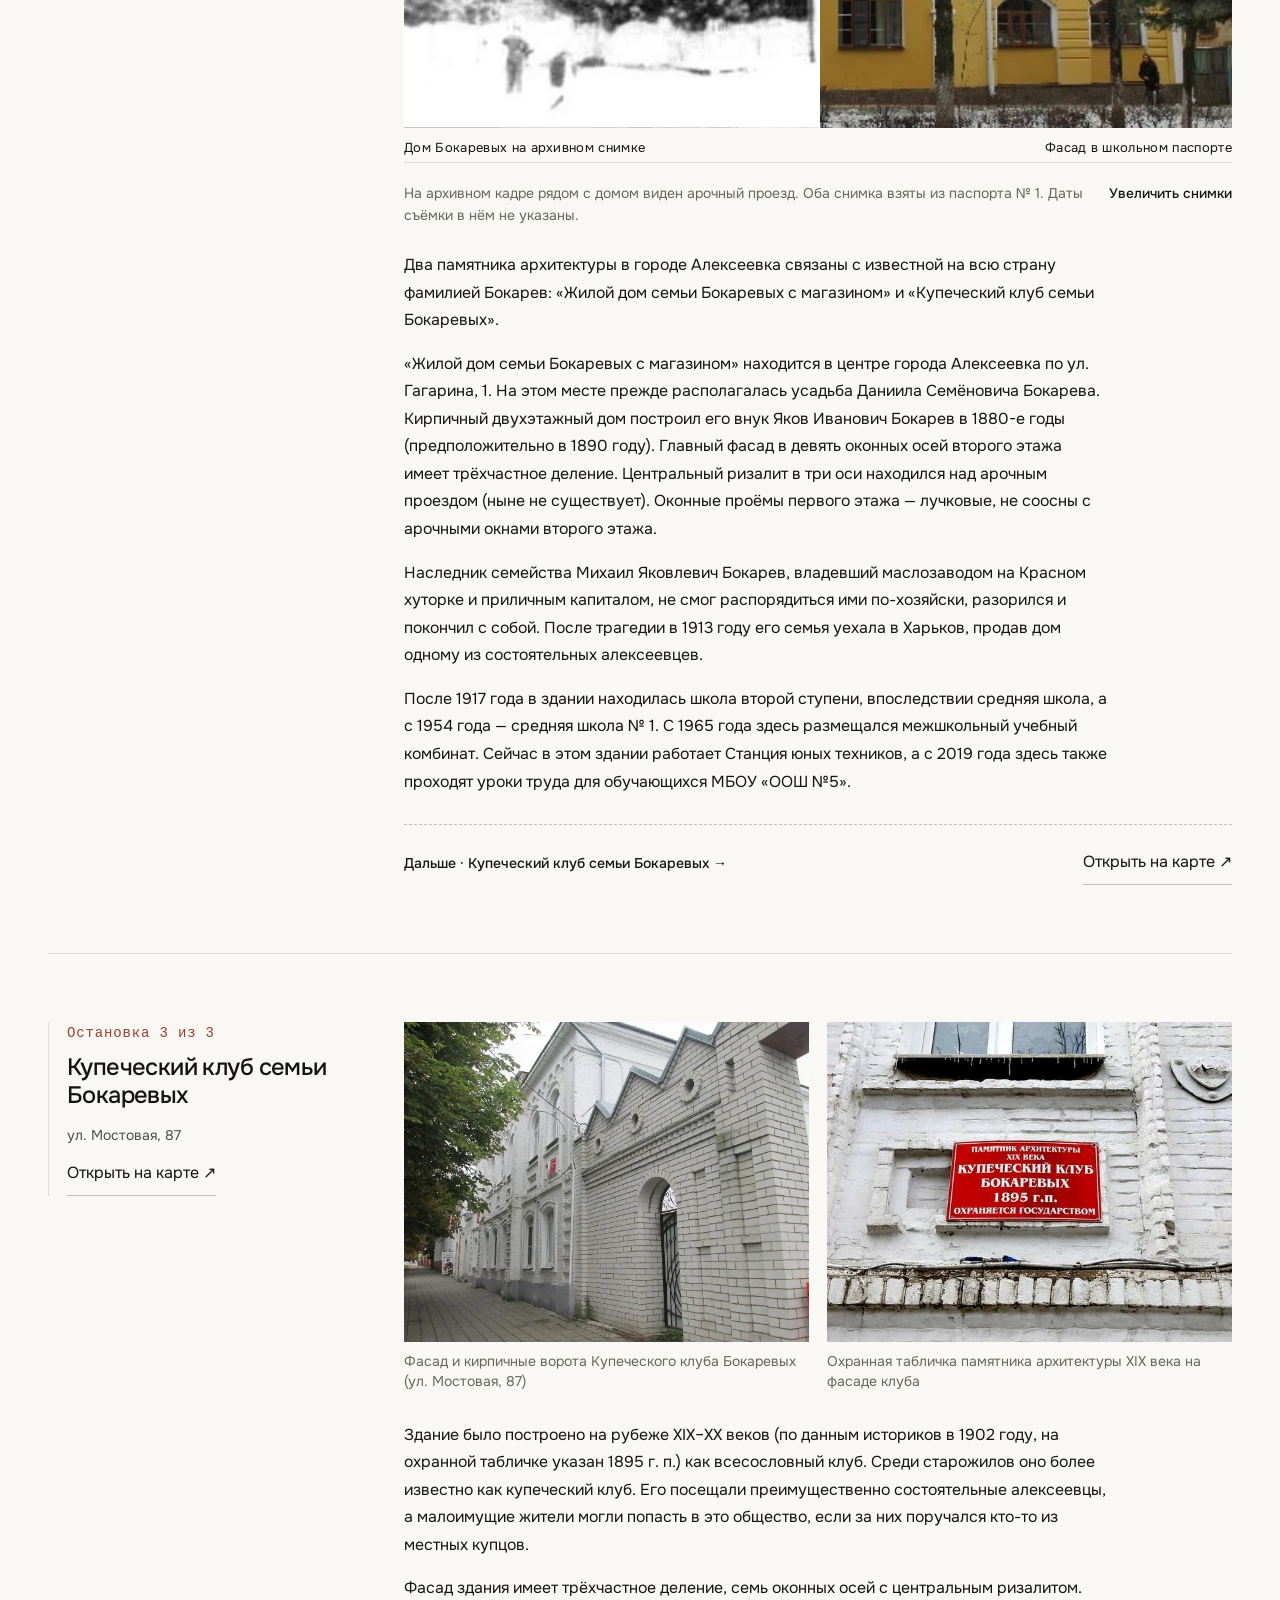
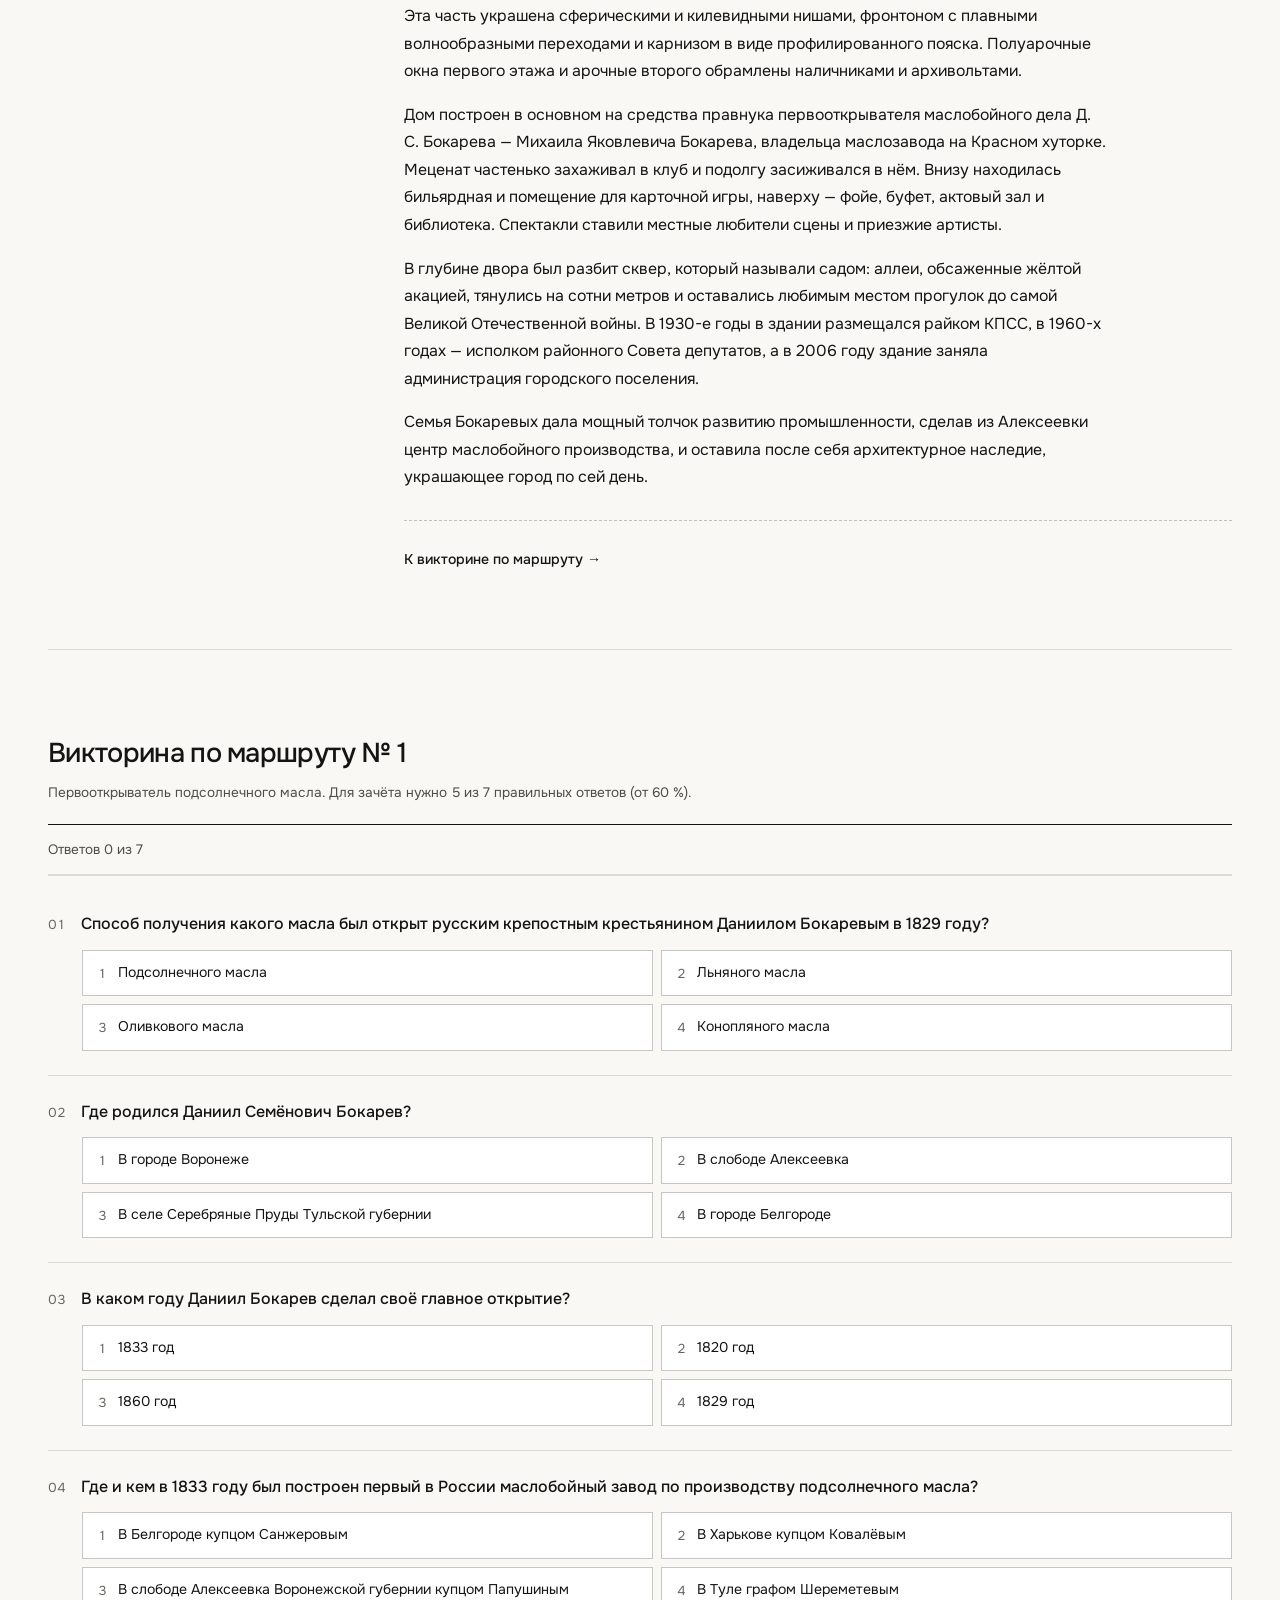
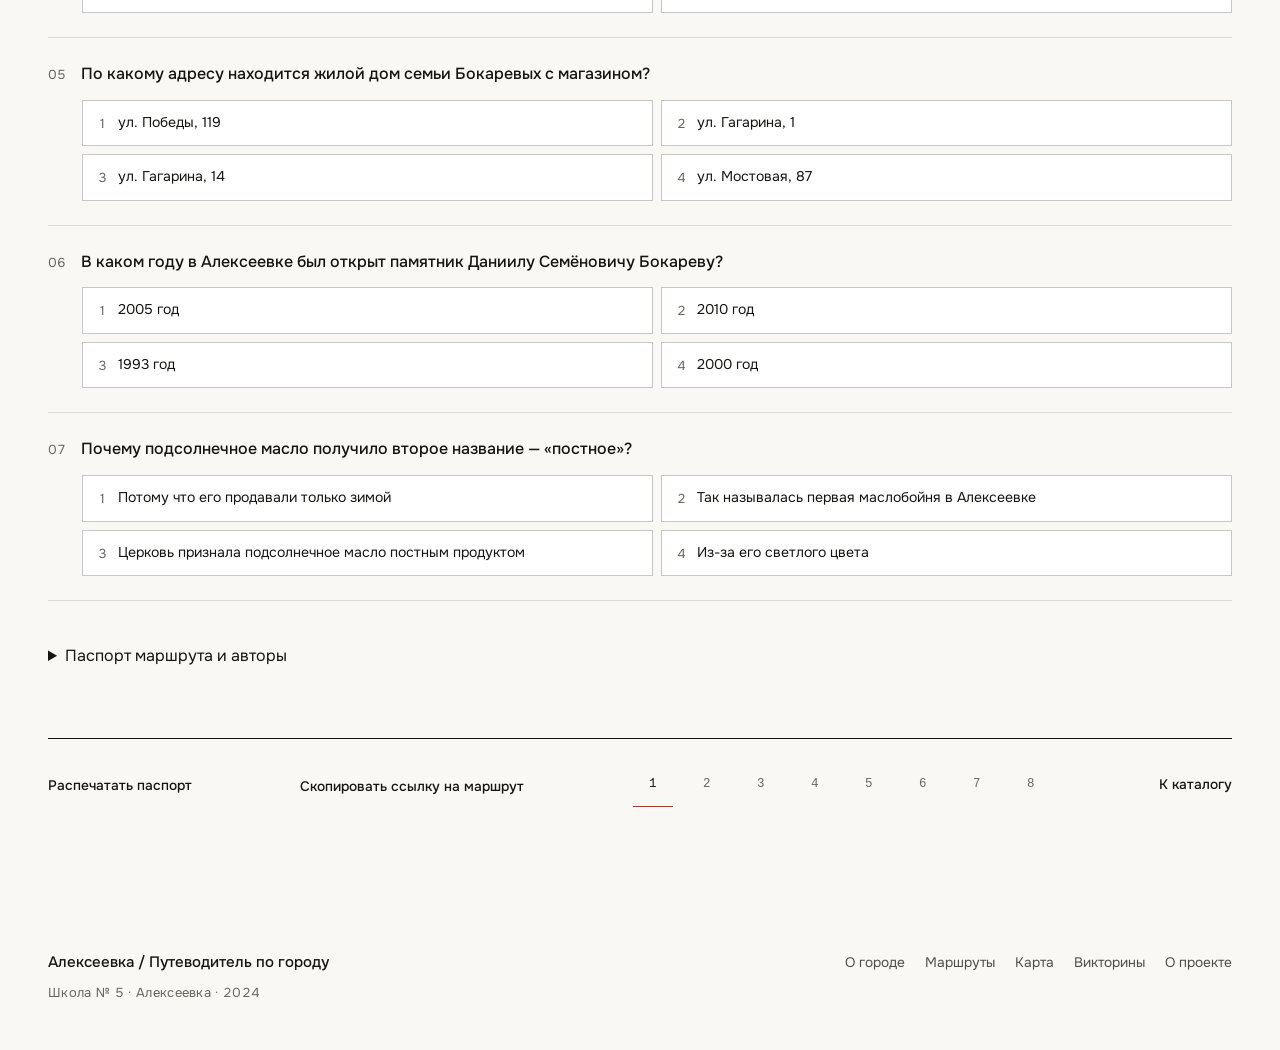
==== commit d8cfe16b: "fix: correct cemetery approach and remove map ads" ====
--- a/routes/1/index.html
+++ b/routes/1/index.html
@@ -26,7 +26,7 @@
       <li>Жилой дом семьи Бокаревых с магазином · ул. Гагарина, 1</li>
       <li>Купеческий клуб семьи Бокаревых · ул. Мостовая, 87</li>
     </ol>
-    <a class="btn btn-solid" id="openSharedRoute" href="../../index.html?v=9236df83262d713e#route-1">Открыть маршрут № 1</a>
+    <a class="btn btn-solid" id="openSharedRoute" href="../../index.html?v=bd3060ee864560cd#route-1">Открыть маршрут № 1</a>
   </main>
 </body>
 </html>
--- a/css/styles.css
+++ b/css/styles.css
@@ -889,11 +889,35 @@
   z-index: 1;
 }
 
-.city-map > iframe {
+.yandex-map-preview {
+  display: flex;
+  flex-direction: column;
+  color: var(--ink);
+}
+
+.yandex-map-preview img {
   display: block;
   width: 100%;
+  height: auto;
+}
+
+.yandex-map-preview span {
+  display: block;
+  padding: 12px 16px;
+  text-decoration: underline;
+  text-underline-offset: 3px;
+  background: var(--bg-paper);
+  border-top: 1px solid var(--line);
+}
+
+.city-map .yandex-map-preview {
   height: 100%;
-  border: 0;
+}
+
+.city-map .yandex-map-preview img {
+  flex: 1;
+  min-height: 0;
+  object-fit: contain;
 }
 
 .custom-route-pin > div {
@@ -2156,7 +2180,6 @@
   grid-template-columns: minmax(254px, 0.62fr) minmax(0, 1.38fr);
 }
 
-.route-constructor-map { display: block; width: 100%; height: clamp(320px, 52vh, 500px); border: 0; }
 .route-mini-map {
   height: 360px;
   background: #e9e8e3;
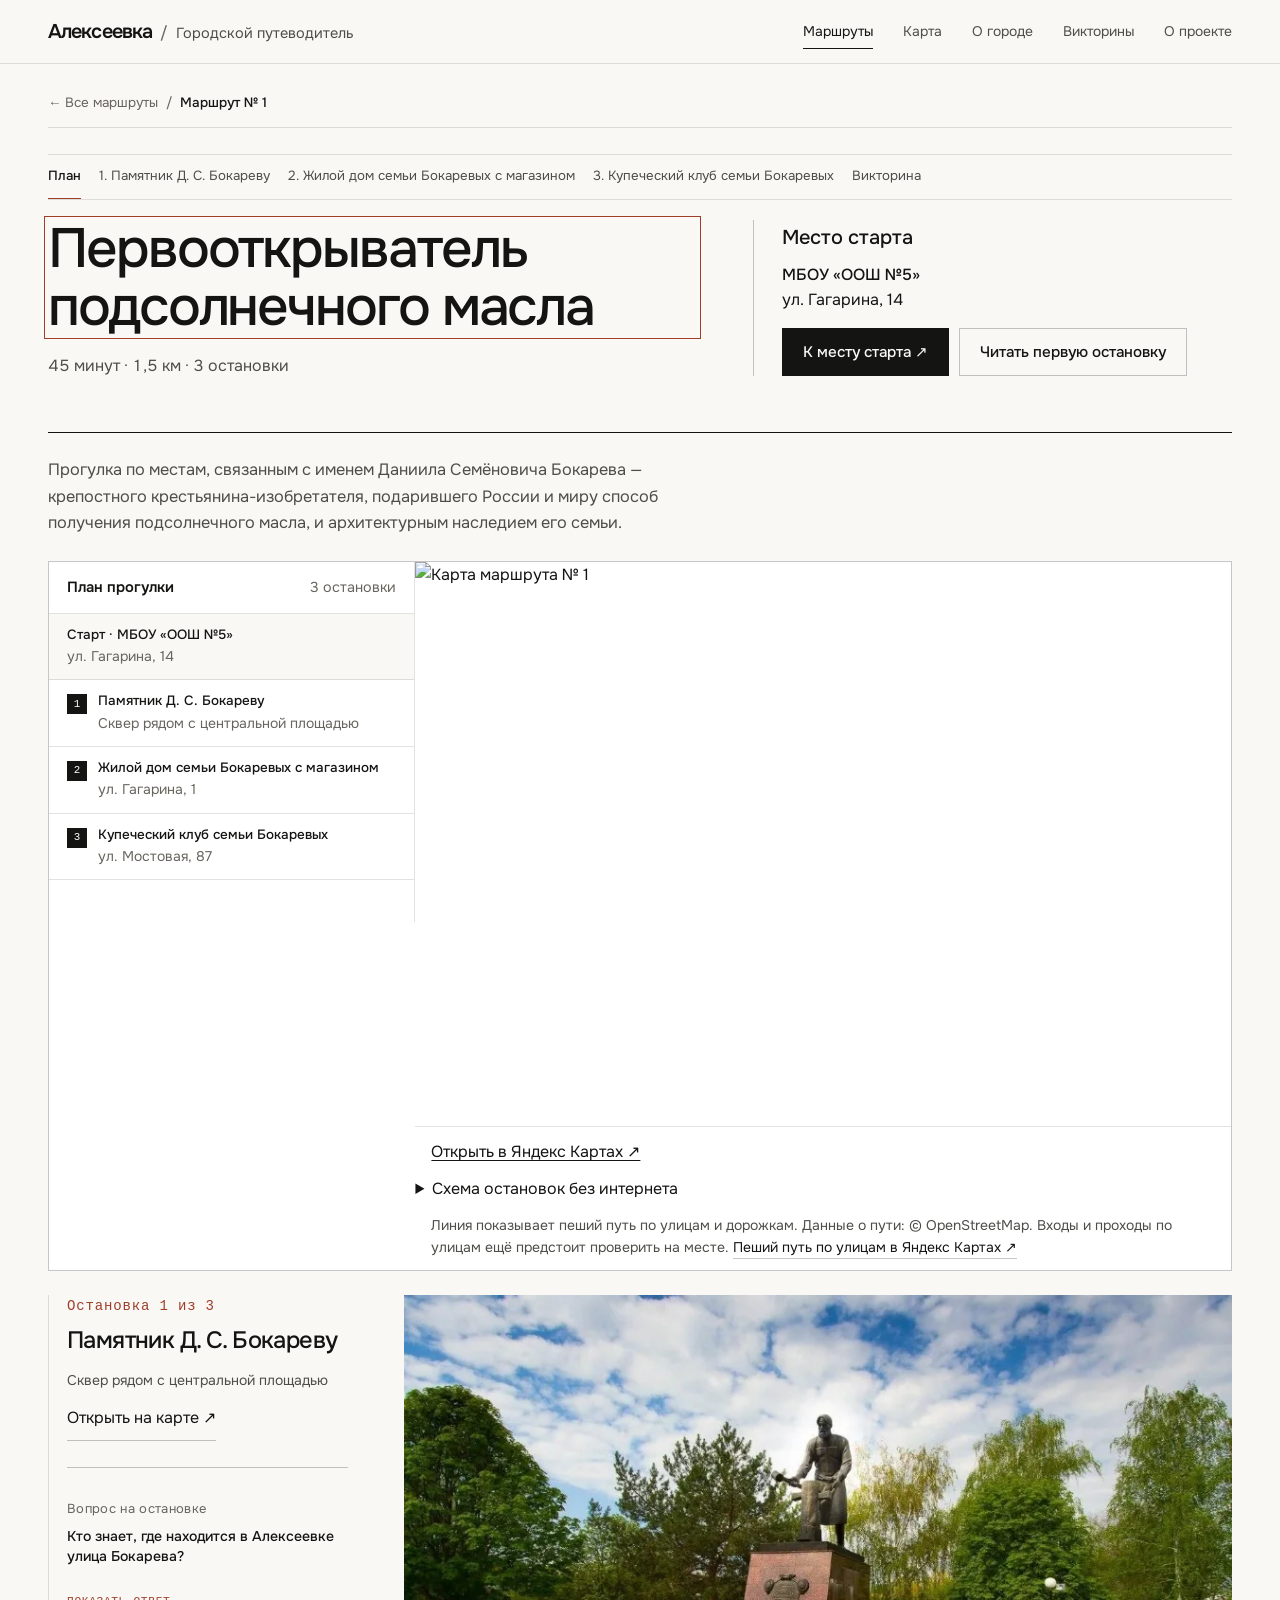
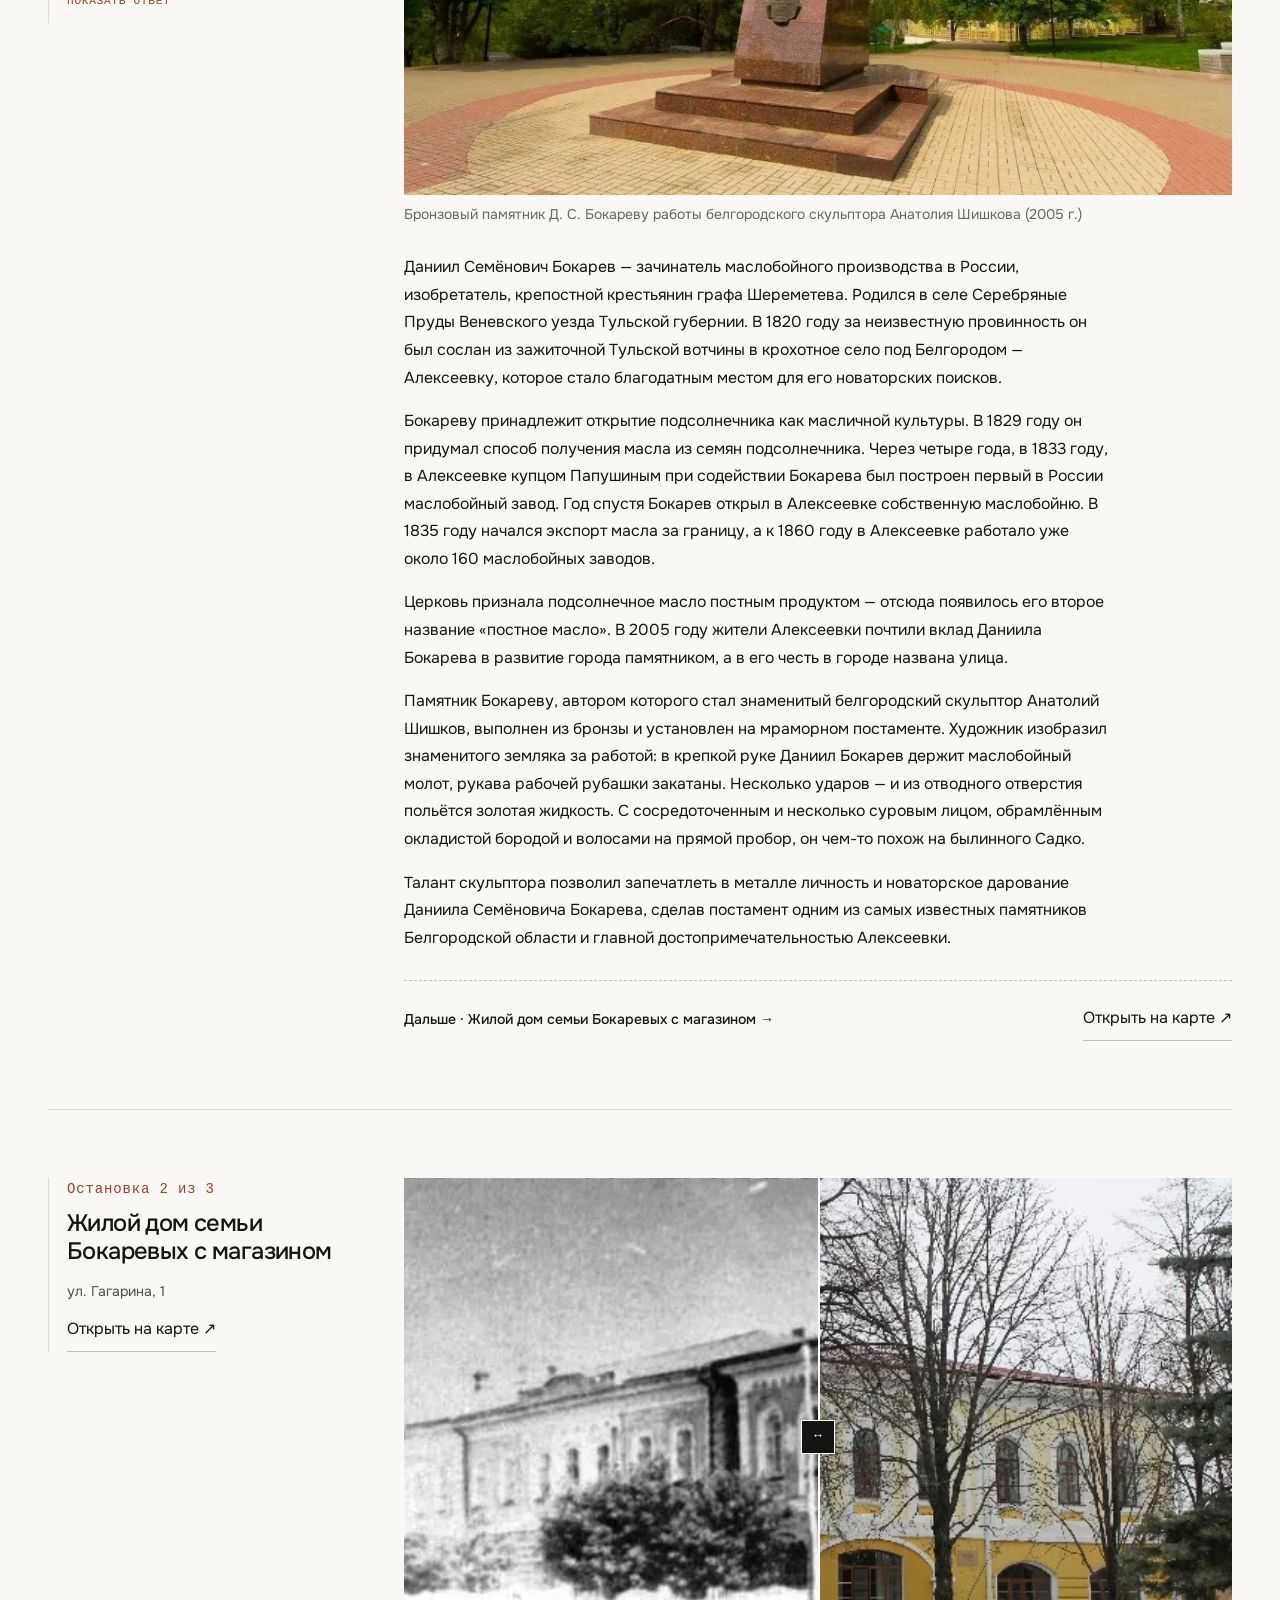
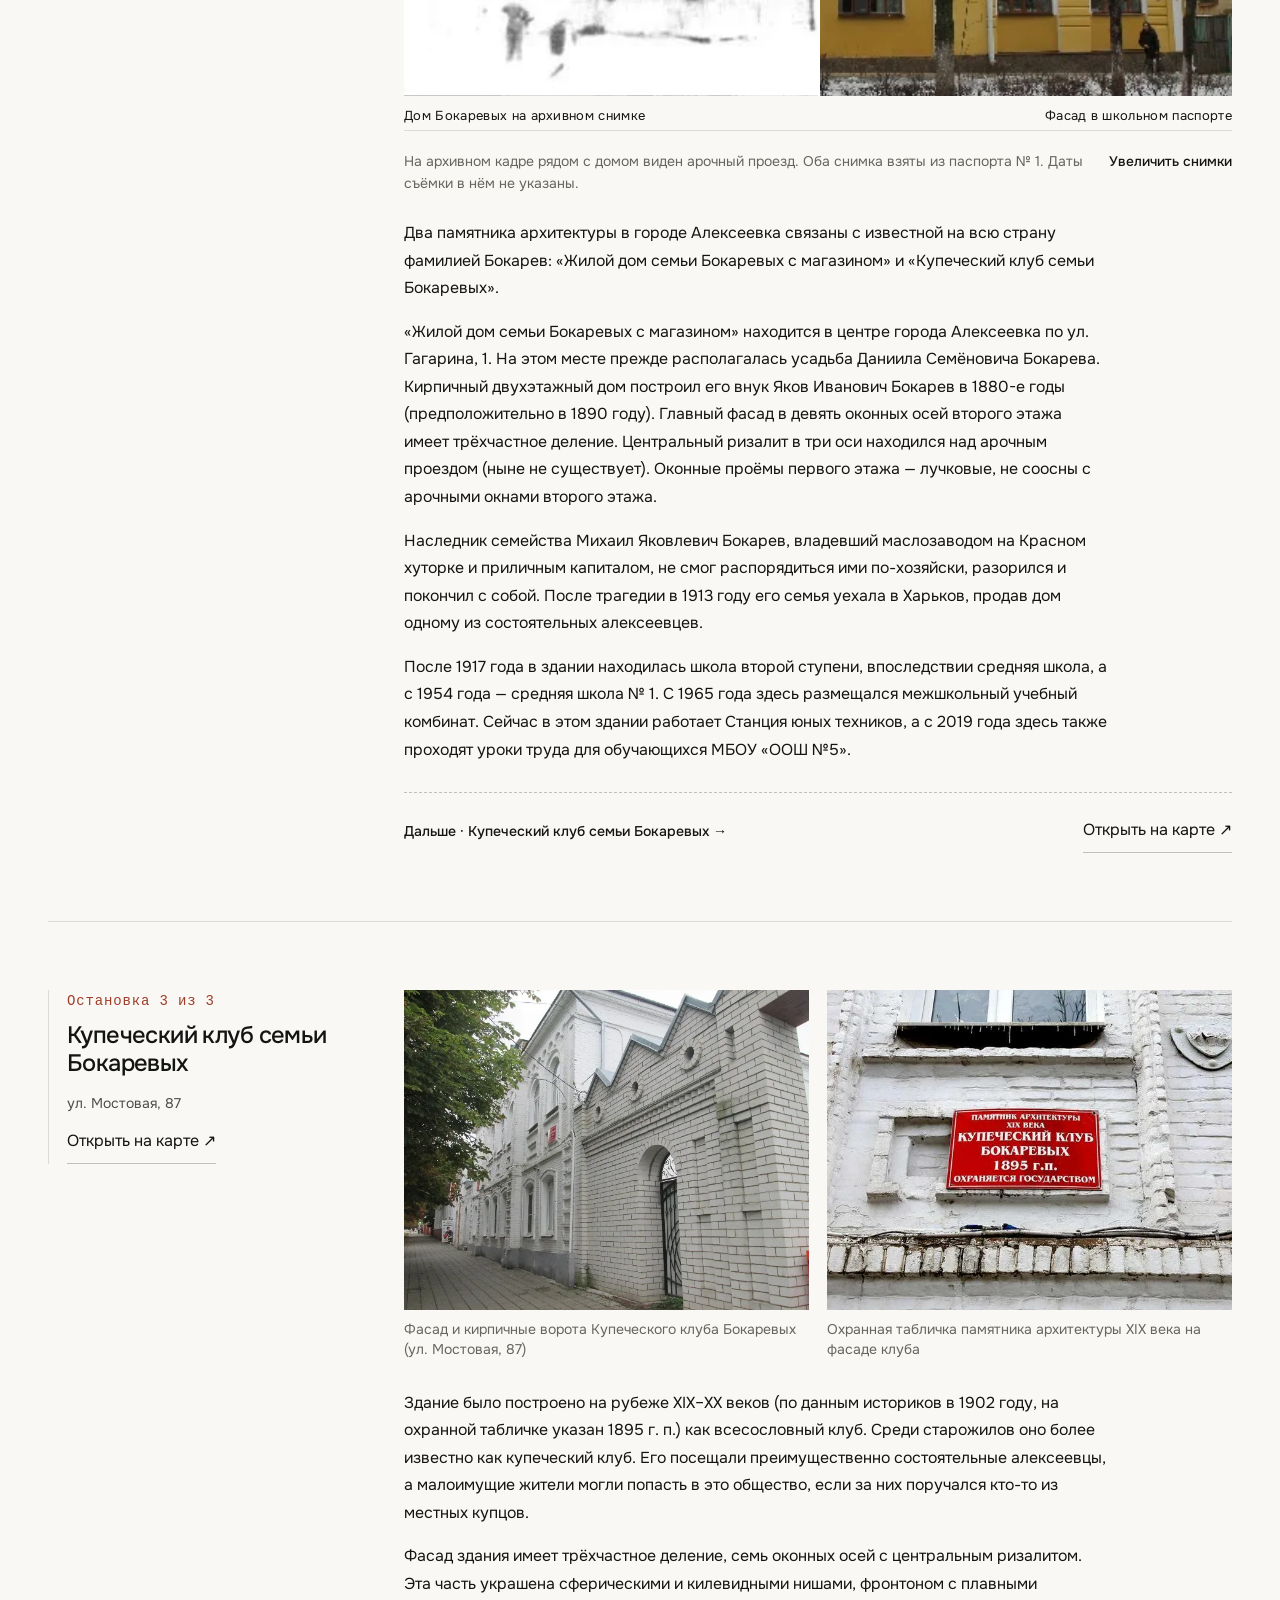
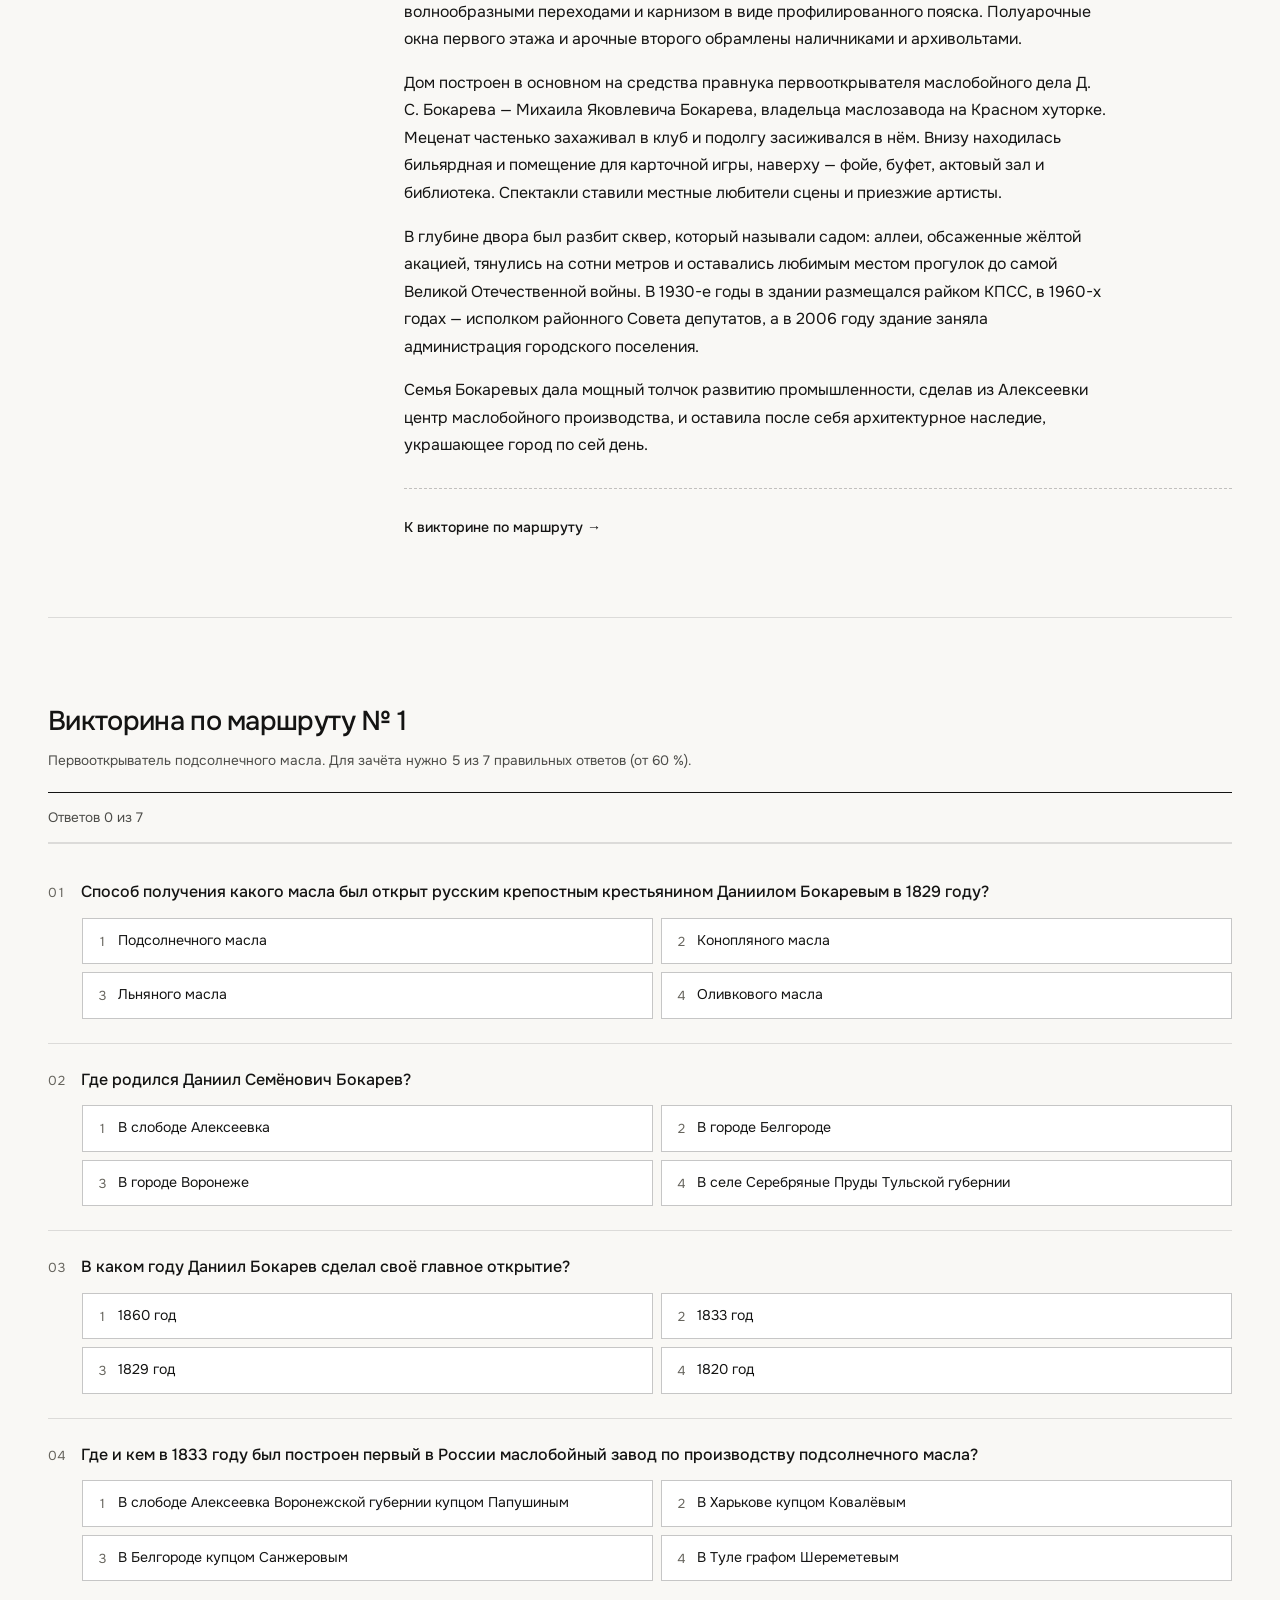
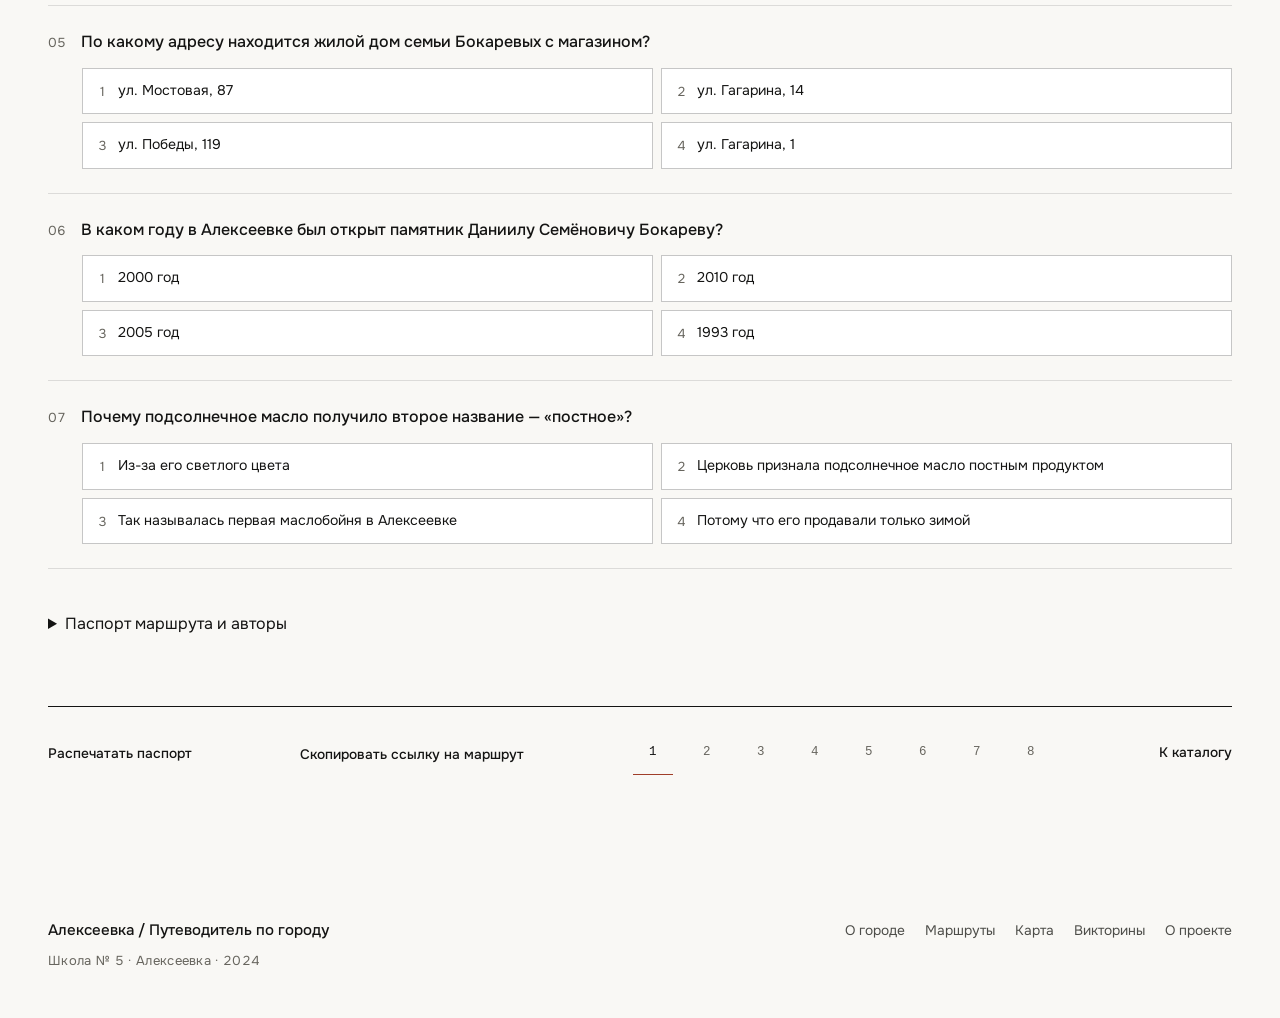
==== commit 66e28608: "feat: improve the walking guide on mobile screens" ====
--- a/routes/1/index.html
+++ b/routes/1/index.html
@@ -26,7 +26,7 @@
       <li>Жилой дом семьи Бокаревых с магазином · ул. Гагарина, 1</li>
       <li>Купеческий клуб семьи Бокаревых · ул. Мостовая, 87</li>
     </ol>
-    <a class="btn btn-solid" id="openSharedRoute" href="../../index.html?v=bd3060ee864560cd#route-1">Открыть маршрут № 1</a>
+    <a class="btn btn-solid" id="openSharedRoute" href="../../index.html?v=e62c75d52306fdff#route-1">Открыть маршрут № 1</a>
   </main>
 </body>
 </html>
--- a/css/styles.css
+++ b/css/styles.css
@@ -211,6 +211,13 @@
   color: var(--ink-secondary);
   font-weight: 400;
   font-size: 0.91rem;
+}
+
+.mobile-shortcuts,
+.map-filter-short,
+.route-anchor-short,
+.map-stops-toggle {
+  display: none;
 }
 
 .main-nav {
@@ -876,6 +883,17 @@
   border-bottom-color: var(--ink);
 }
 
+.map-footnote {
+  margin: 12px 0 0;
+  font-size: 0.875rem;
+  color: var(--ink-secondary);
+}
+
+.map-footnote a {
+  text-decoration: underline;
+  text-underline-offset: 3px;
+}
+
 .map-layout {
   display: grid;
   grid-template-columns: 1fr 340px;
@@ -2283,7 +2301,7 @@
   background: var(--bg);
   border-top: 1px solid var(--line);
   border-bottom: 1px solid var(--line);
-  margin-bottom: 52px;
+  margin-bottom: 20px;
   display: flex;
   align-items: center;
   gap: 18px;
@@ -2542,15 +2560,67 @@
     font-size: 0.88rem;
   }
 }
+@media (min-width: 761px) {
+  .route-anchor-btn:not(:first-child, :last-child) {
+    min-width: 0;
+  }
+  .route-anchor-btn:first-child,
+  .route-anchor-btn:last-child {
+    flex-shrink: 0;
+  }
+  .route-anchor-label {
+    overflow: hidden;
+    text-overflow: ellipsis;
+  }
+}
 @media (max-width: 760px) {
   :root {
-    --header-h: 58px;
+    --header-h: calc(56px + env(safe-area-inset-top));
+    --phone-gutter: 16px;
+    --route-nav-h: 48px;
   }
   .container {
-    padding: 0 18px;
+    padding-inline: max(var(--phone-gutter), env(safe-area-inset-left)) max(var(--phone-gutter), env(safe-area-inset-right));
+  }
+  a,
+  button,
+  summary {
+    -webkit-tap-highlight-color: rgba(160, 62, 41, 0.14);
+  }
+  .site-header {
+    padding-top: env(safe-area-inset-top);
+  }
+  .header-inner {
+    gap: 4px;
+  }
+  .brand {
+    align-items: center;
+    min-height: 44px;
+  }
+  .brand-sep,
+  .brand-sub {
+    display: none;
+  }
+  .mobile-shortcuts {
+    display: flex;
+    align-items: center;
+    margin-left: auto;
+  }
+  .mobile-shortcuts .nav-link {
+    justify-content: center;
+    padding-inline: 8px;
+    font-size: 0.86rem;
+  }
+  .menu-toggle {
+    flex: 0 0 44px;
+    padding-inline: 11px;
+  }
+  .main-nav [data-nav="routes"],
+  .main-nav [data-nav="map"] {
+    display: none;
   }
   .hero {
-    padding: 32px 0;
+    padding: 24px 0;
   }
   .hero-layout {
     grid-template-columns: minmax(0, 1fr);
@@ -2569,7 +2639,16 @@
     max-width: 100%;
   }
   .hero-actions {
-    margin-top: 15px;
+    gap: 4px 16px;
+    margin-top: 12px;
+  }
+  .hero-actions .btn {
+    padding-inline: 14px;
+  }
+  .hero-all {
+    display: inline-flex;
+    align-items: center;
+    min-height: 44px;
   }
   .hero-walk-name {
     max-width: 25ch;
@@ -2605,7 +2684,12 @@
     max-width: 100%;
   }
   .catalog-filters summary {
-    gap: 9px;
+    gap: 8px;
+    font-size: 0.86rem;
+    overflow-wrap: anywhere;
+  }
+  .catalog-filters summary::after {
+    flex: 0 0 7px;
   }
   .view-btn,
   .catalog-filters summary {
@@ -2689,11 +2773,72 @@
   .route-mini-map {
     height: 260px;
   }
+  .map-filters {
+    display: grid;
+    grid-template-columns: repeat(5, minmax(0, 1fr));
+    gap: 6px;
+    margin-bottom: 12px;
+  }
+  .map-filter-btn {
+    justify-content: center;
+    padding: 6px 4px;
+    border: 1px solid var(--line-mid);
+    font-size: 0.9rem;
+  }
+  .map-filter-btn:first-child {
+    grid-column: span 2;
+  }
+  .map-filter-btn.active {
+    background: var(--bg-hover);
+    border-color: var(--ink);
+    font-weight: 600;
+  }
+  .map-filter-label {
+    display: none;
+  }
+  .map-filter-short {
+    display: inline;
+  }
   .city-map {
-    height: 340px;
-  }
-  .city-map .map-popup img {
+    height: auto;
+  }
+  .city-map .yandex-map-preview img {
+    flex: none;
+  }
+  .map-sidebar {
+    max-height: none;
+  }
+  .map-sidebar-head {
+    padding: 12px 16px;
+  }
+  .map-sidebar-head span {
+    flex: none;
+  }
+  .map-stops-list {
+    overflow: visible;
+  }
+  .map-stop-item {
+    padding-inline: 16px;
+  }
+  .map-stop-item:hover {
+    padding-left: 16px;
+  }
+  .map-show-all .map-stops-toggle {
+    display: block;
+    min-height: 44px;
+    padding: 8px 16px;
+    border: 0;
+    background: var(--bg-paper);
+    color: var(--ink);
+    text-align: left;
+    text-decoration: underline;
+    text-underline-offset: 3px;
+  }
+  .map-show-all .map-stops-toggle[aria-expanded="false"] + .map-stops-list {
     display: none;
+  }
+  .map-footnote {
+    margin-top: 10px;
   }
   .stop-article {
     gap: 16px;
@@ -2706,7 +2851,54 @@
     border-left: none;
   }
   .route-sticky-nav {
-    margin-bottom: 28px;
+    justify-content: space-between;
+    gap: 0;
+    margin-bottom: 20px;
+    overflow: visible;
+  }
+  .route-anchor-btn {
+    flex: 1 0 44px;
+    justify-content: center;
+    min-height: var(--route-nav-h);
+    font-size: 0.9rem;
+    line-height: 1.2;
+  }
+  .route-anchor-btn.is-current {
+    background: var(--accent-soft);
+    color: var(--accent);
+  }
+  .route-anchor-label {
+    display: none;
+  }
+  .route-anchor-short {
+    display: inline;
+  }
+  #anchor-route-map,
+  #anchor-route-quiz,
+  .stop-article,
+  .quiz-explanation {
+    scroll-margin-top: calc(var(--header-h) + var(--route-nav-h) + 12px);
+  }
+  .route-map-body summary,
+  .route-sources summary,
+  #printRouteBtn,
+  #shareRouteBtn,
+  .route-nav-footer > a,
+  .quiz-summary-bar button,
+  [data-quiz-close] {
+    min-height: 44px;
+  }
+  .route-map-body summary,
+  .route-sources summary {
+    align-content: center;
+    padding-inline: 12px;
+  }
+  .quiz-question-row {
+    padding-block: 20px;
+  }
+  .quiz-option-btn,
+  .quiz-explanation {
+    font-size: 1rem;
   }
   .timeline-grid,
   .stop-gallery.cols-2,
@@ -2731,18 +2923,6 @@
   .mega-quiz-panel {
     padding: 20px 16px;
   }
-  .lightbox {
-    padding: 54px 12px;
-  }
-  .lightbox-prev {
-    left: 8px;
-  }
-  .lightbox-next {
-    right: 8px;
-  }
-  .lightbox-close {
-    right: 16px;
-  }
   .about-grid {
     gap: 24px;
   }
@@ -2750,13 +2930,77 @@
     gap: 8px;
   }
 }
+@media (max-width: 600px) {
+  .routes-grid {
+    gap: 0;
+  }
+  .route-card {
+    display: grid;
+    grid-template-columns: minmax(0, 1fr) clamp(76px, 23vw, 112px);
+    gap: 12px;
+    align-items: start;
+    padding-block: 14px;
+  }
+  .route-card-content {
+    padding: 0;
+  }
+  .route-card-title {
+    margin-block: 6px;
+    font-size: 1.19rem;
+  }
+  .route-card-facts,
+  .route-card-start {
+    font-size: 0.875rem;
+  }
+  .route-card-stops:not(.has-match) {
+    display: none;
+  }
+  .route-card-media {
+    aspect-ratio: 4 / 5;
+  }
+}
 @media (max-width: 460px) {
-  .brand-sep,
-  .brand-sub {
-    display: none;
-  }
   .hero-walk-facts {
     font-size: 0.875rem;
+  }
+}
+@media (max-width: 760px), (max-height: 500px) and (pointer: coarse) {
+  .lightbox {
+    height: 100dvh;
+    padding: calc(52px + env(safe-area-inset-top))
+      max(12px, env(safe-area-inset-right))
+      calc(56px + env(safe-area-inset-bottom))
+      max(12px, env(safe-area-inset-left));
+  }
+  .lightbox-figure {
+    max-width: 100%;
+    max-height: 100%;
+  }
+  .lightbox-figure img {
+    min-height: 0;
+    object-fit: contain;
+  }
+  .lightbox-figure figcaption {
+    flex-shrink: 0;
+    max-height: 4.5em;
+    overflow: auto;
+    margin-top: 8px;
+  }
+  .lightbox-close {
+    top: env(safe-area-inset-top);
+    right: max(12px, env(safe-area-inset-right));
+    padding-inline: 12px;
+  }
+  .lightbox-nav {
+    top: auto;
+    bottom: max(8px, env(safe-area-inset-bottom));
+    transform: none;
+  }
+  .lightbox-prev {
+    left: max(12px, env(safe-area-inset-left));
+  }
+  .lightbox-next {
+    right: max(12px, env(safe-area-inset-right));
   }
 }
 @media (prefers-reduced-motion: reduce) {
